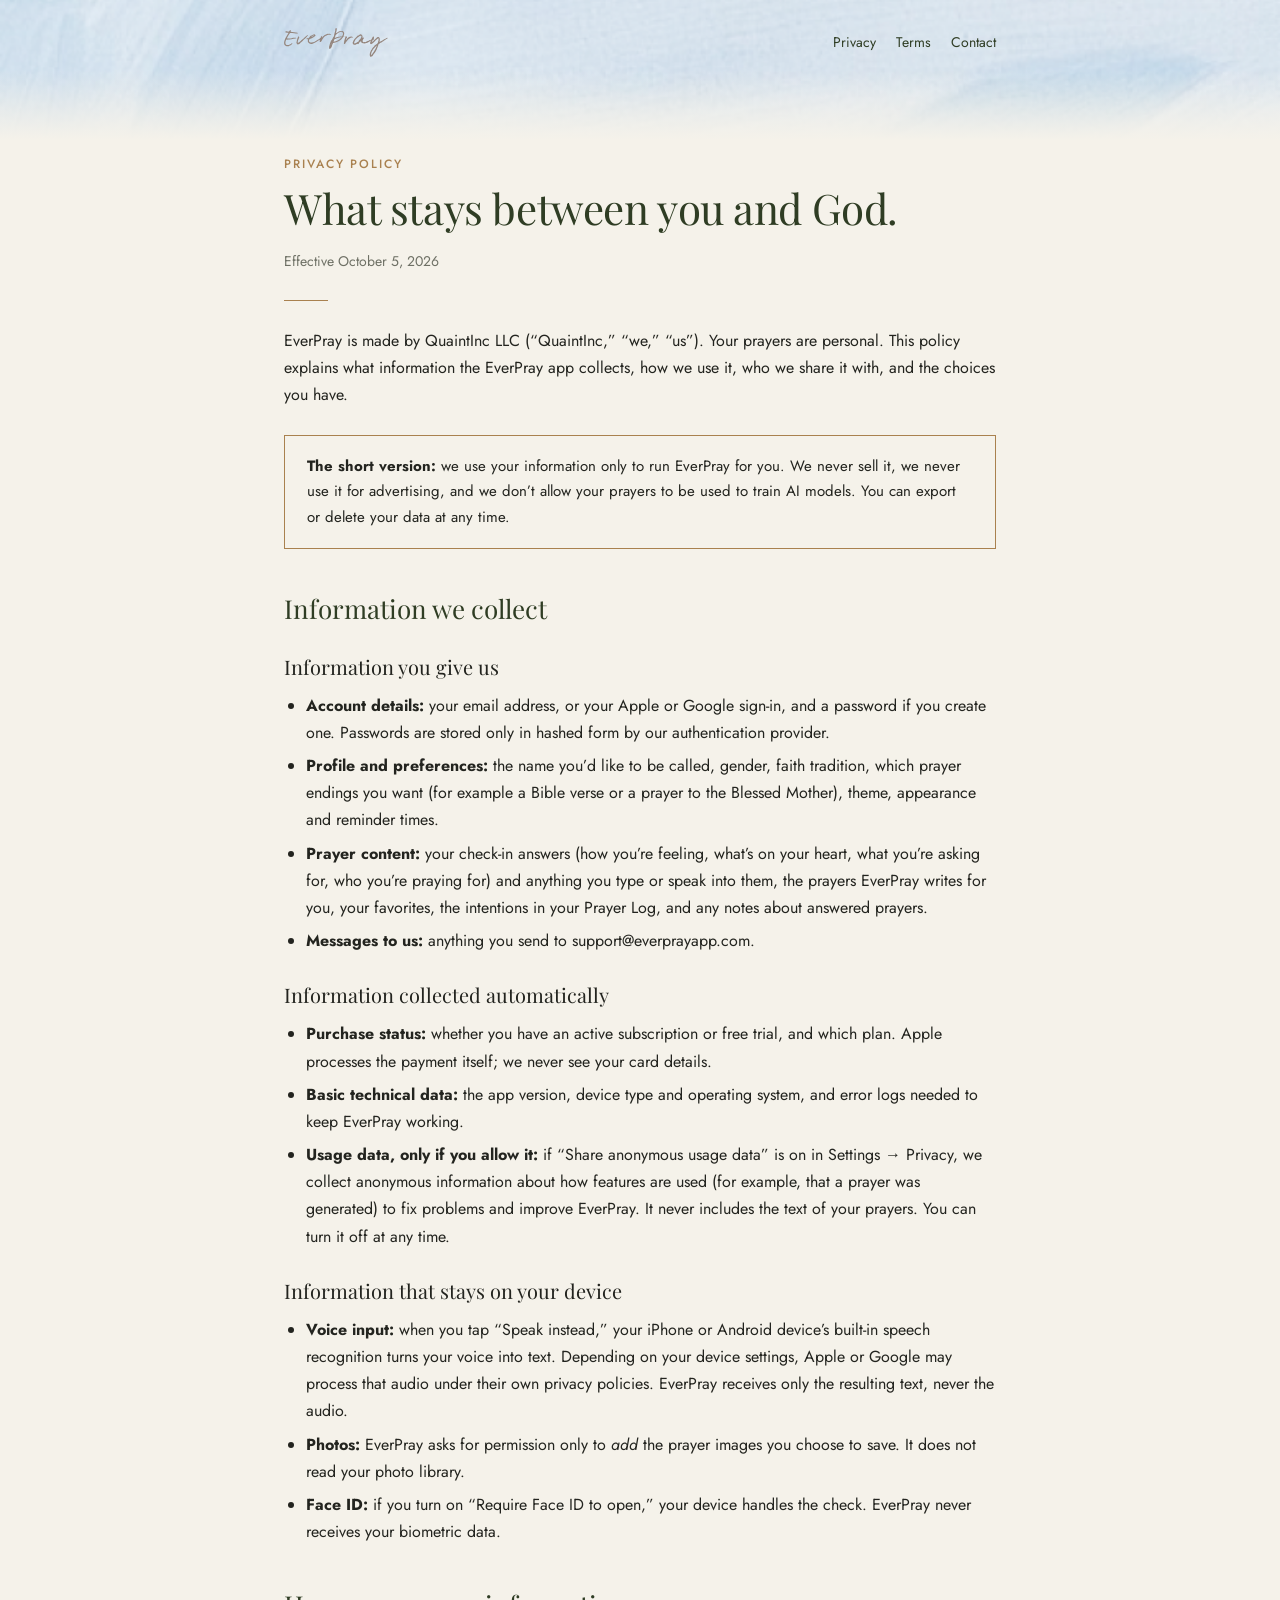
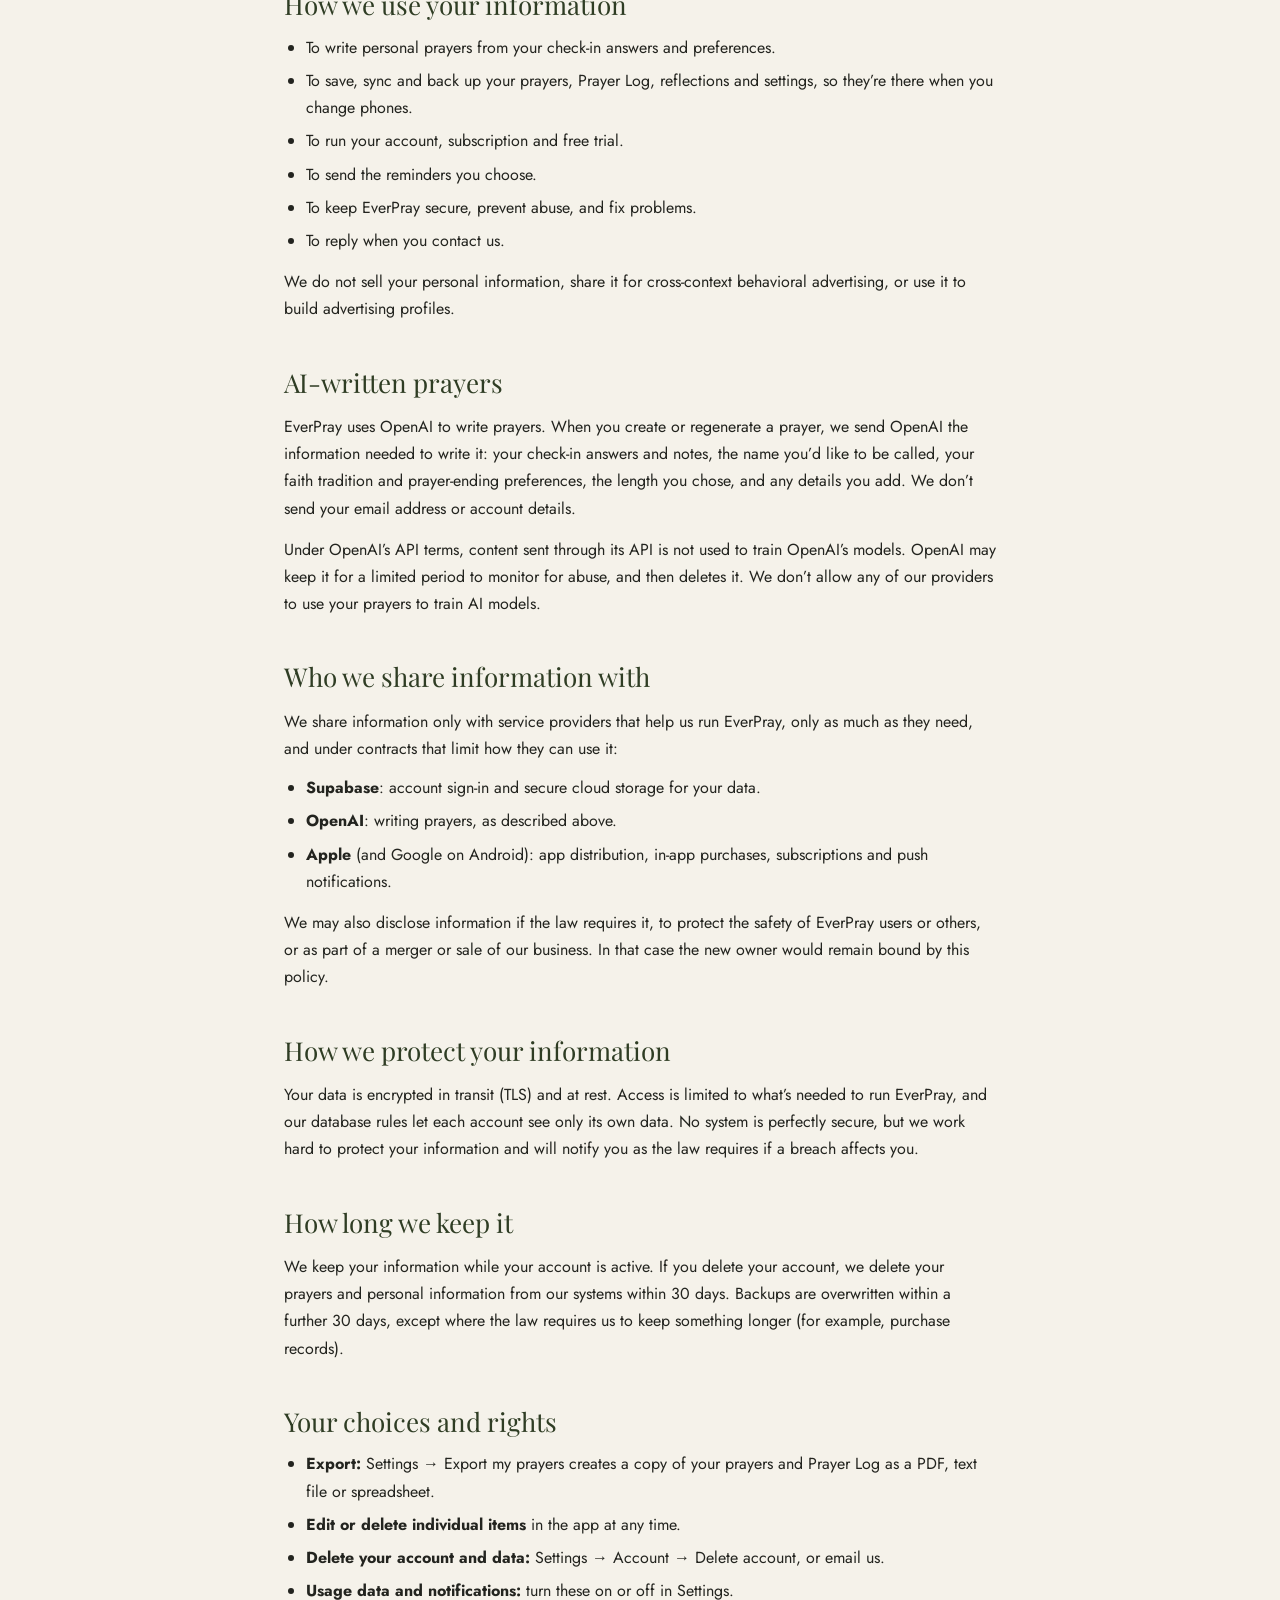
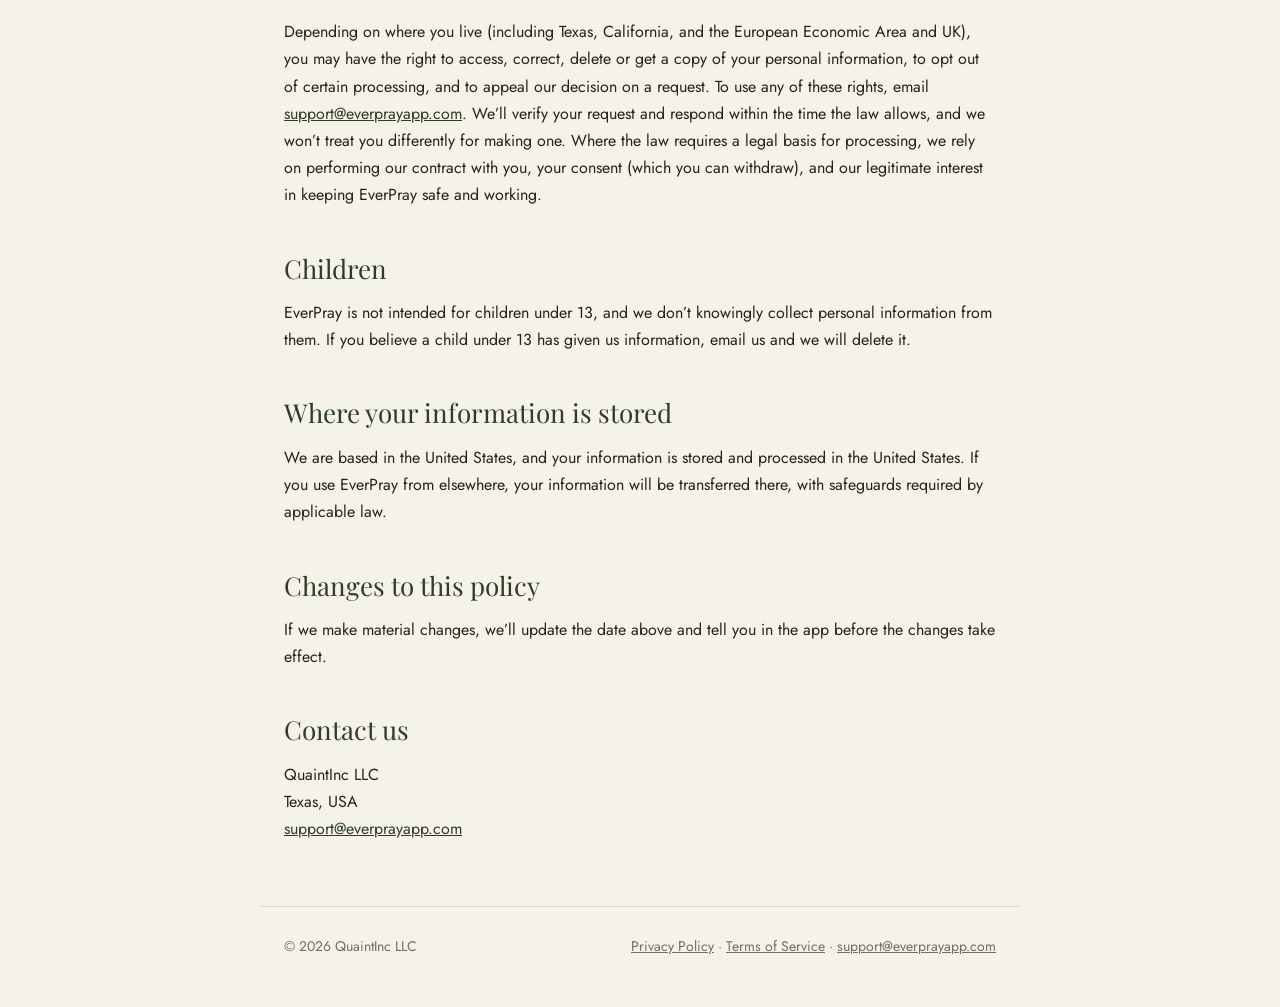
==== privacy.html @ 842c0cf0 "Contact email: support@everprayapp.com Co-Authored-By: Claude Opus 5.5 <noreply@anthropic.com> Claud" ====
<!DOCTYPE html>
<html lang="en">
<head>
<meta charset="utf-8">
<meta name="viewport" content="width=device-width, initial-scale=1">
<title>Privacy Policy · EverPray</title>
<meta name="description" content="How EverPray collects, uses and protects your information.">
<link rel="icon" href="assets/app-icon.png">
<link rel="preconnect" href="https://fonts.googleapis.com">
<link rel="preconnect" href="https://fonts.gstatic.com" crossorigin>
<link href="https://fonts.googleapis.com/css2?family=Playfair+Display:ital@0;1&family=Jost:wght@400;500&display=swap" rel="stylesheet">
<link rel="stylesheet" href="style.css">
</head>
<body>
<header class="sky">
  <nav>
    <a href="./"><img src="assets/logo-everpray.svg" alt="EverPray"></a>
    <div class="links"><a href="privacy.html">Privacy</a><a href="terms.html">Terms</a><a href="mailto:support@everprayapp.com">Contact</a></div>
  </nav>
</header>

<main>
  <p class="kicker">Privacy Policy</p>
  <h1>What stays between you and God.</h1>
  <p class="meta">Effective October 5, 2026</p>
  <div class="rule"></div>

  <p>EverPray is made by QuaintInc LLC (“QuaintInc,” “we,” “us”). Your prayers are personal. This policy explains what information the EverPray app collects, how we use it, who we share it with, and the choices you have.</p>

  <div class="note">
    <strong>The short version:</strong> we use your information only to run EverPray for you. We never sell it, we never use it for advertising, and we don’t allow your prayers to be used to train AI models. You can export or delete your data at any time.
  </div>

  <h2>Information we collect</h2>

  <h3>Information you give us</h3>
  <ul>
    <li><strong>Account details:</strong> your email address, or your Apple or Google sign-in, and a password if you create one. Passwords are stored only in hashed form by our authentication provider.</li>
    <li><strong>Profile and preferences:</strong> the name you’d like to be called, gender, faith tradition, which prayer endings you want (for example a Bible verse or a prayer to the Blessed Mother), theme, appearance and reminder times.</li>
    <li><strong>Prayer content:</strong> your check-in answers (how you’re feeling, what’s on your heart, what you’re asking for, who you’re praying for) and anything you type or speak into them, the prayers EverPray writes for you, your favorites, the intentions in your Prayer Log, and any notes about answered prayers.</li>
    <li><strong>Messages to us:</strong> anything you send to support@everprayapp.com.</li>
  </ul>

  <h3>Information collected automatically</h3>
  <ul>
    <li><strong>Purchase status:</strong> whether you have an active subscription or free trial, and which plan. Apple processes the payment itself; we never see your card details.</li>
    <li><strong>Basic technical data:</strong> the app version, device type and operating system, and error logs needed to keep EverPray working.</li>
    <li><strong>Usage data, only if you allow it:</strong> if “Share anonymous usage data” is on in Settings → Privacy, we collect anonymous information about how features are used (for example, that a prayer was generated) to fix problems and improve EverPray. It never includes the text of your prayers. You can turn it off at any time.</li>
  </ul>

  <h3>Information that stays on your device</h3>
  <ul>
    <li><strong>Voice input:</strong> when you tap “Speak instead,” your iPhone or Android device’s built-in speech recognition turns your voice into text. Depending on your device settings, Apple or Google may process that audio under their own privacy policies. EverPray receives only the resulting text, never the audio.</li>
    <li><strong>Photos:</strong> EverPray asks for permission only to <em>add</em> the prayer images you choose to save. It does not read your photo library.</li>
    <li><strong>Face ID:</strong> if you turn on “Require Face ID to open,” your device handles the check. EverPray never receives your biometric data.</li>
  </ul>

  <h2>How we use your information</h2>
  <ul>
    <li>To write personal prayers from your check-in answers and preferences.</li>
    <li>To save, sync and back up your prayers, Prayer Log, reflections and settings, so they’re there when you change phones.</li>
    <li>To run your account, subscription and free trial.</li>
    <li>To send the reminders you choose.</li>
    <li>To keep EverPray secure, prevent abuse, and fix problems.</li>
    <li>To reply when you contact us.</li>
  </ul>
  <p>We do not sell your personal information, share it for cross-context behavioral advertising, or use it to build advertising profiles.</p>

  <h2>AI-written prayers</h2>
  <p>EverPray uses OpenAI to write prayers. When you create or regenerate a prayer, we send OpenAI the information needed to write it: your check-in answers and notes, the name you’d like to be called, your faith tradition and prayer-ending preferences, the length you chose, and any details you add. We don’t send your email address or account details.</p>
  <p>Under OpenAI’s API terms, content sent through its API is not used to train OpenAI’s models. OpenAI may keep it for a limited period to monitor for abuse, and then deletes it. We don’t allow any of our providers to use your prayers to train AI models.</p>

  <h2>Who we share information with</h2>
  <p>We share information only with service providers that help us run EverPray, only as much as they need, and under contracts that limit how they can use it:</p>
  <ul>
    <li><strong>Supabase</strong>: account sign-in and secure cloud storage for your data.</li>
    <li><strong>OpenAI</strong>: writing prayers, as described above.</li>
    <li><strong>Apple</strong> (and Google on Android): app distribution, in-app purchases, subscriptions and push notifications.</li>
  </ul>
  <p>We may also disclose information if the law requires it, to protect the safety of EverPray users or others, or as part of a merger or sale of our business. In that case the new owner would remain bound by this policy.</p>

  <h2>How we protect your information</h2>
  <p>Your data is encrypted in transit (TLS) and at rest. Access is limited to what’s needed to run EverPray, and our database rules let each account see only its own data. No system is perfectly secure, but we work hard to protect your information and will notify you as the law requires if a breach affects you.</p>

  <h2>How long we keep it</h2>
  <p>We keep your information while your account is active. If you delete your account, we delete your prayers and personal information from our systems within 30 days. Backups are overwritten within a further 30 days, except where the law requires us to keep something longer (for example, purchase records).</p>

  <h2>Your choices and rights</h2>
  <ul>
    <li><strong>Export:</strong> Settings → Export my prayers creates a copy of your prayers and Prayer Log as a PDF, text file or spreadsheet.</li>
    <li><strong>Edit or delete individual items</strong> in the app at any time.</li>
    <li><strong>Delete your account and data:</strong> Settings → Account → Delete account, or email us.</li>
    <li><strong>Usage data and notifications:</strong> turn these on or off in Settings.</li>
  </ul>
  <p>Depending on where you live (including Texas, California, and the European Economic Area and UK), you may have the right to access, correct, delete or get a copy of your personal information, to opt out of certain processing, and to appeal our decision on a request. To use any of these rights, email <a href="mailto:support@everprayapp.com">support@everprayapp.com</a>. We’ll verify your request and respond within the time the law allows, and we won’t treat you differently for making one. Where the law requires a legal basis for processing, we rely on performing our contract with you, your consent (which you can withdraw), and our legitimate interest in keeping EverPray safe and working.</p>

  <h2>Children</h2>
  <p>EverPray is not intended for children under 13, and we don’t knowingly collect personal information from them. If you believe a child under 13 has given us information, email us and we will delete it.</p>

  <h2>Where your information is stored</h2>
  <p>We are based in the United States, and your information is stored and processed in the United States. If you use EverPray from elsewhere, your information will be transferred there, with safeguards required by applicable law.</p>

  <h2>Changes to this policy</h2>
  <p>If we make material changes, we’ll update the date above and tell you in the app before the changes take effect.</p>

  <h2>Contact us</h2>
  <p>QuaintInc LLC<br>Texas, USA<br><a href="mailto:support@everprayapp.com">support@everprayapp.com</a></p>
</main>

<footer>
  <span>© 2026 QuaintInc LLC</span>
  <span><a href="privacy.html">Privacy Policy</a> · <a href="terms.html">Terms of Service</a> · <a href="mailto:support@everprayapp.com">support@everprayapp.com</a></span>
</footer>
</body>
</html>
---- style.css ----
:root {
  --bg: #F5F2EA;
  --ink: #23241F;
  --ink2: #6E7065;
  --green: #3A4A2E;
  --green2: #2F3D24;
  --gold: #A9814F;
  --line: rgba(35, 36, 31, 0.13);
}
* { box-sizing: border-box; }
html, body { margin: 0; padding: 0; }
body {
  background: var(--bg);
  color: var(--ink);
  font: 400 16px/1.7 Jost, 'Helvetica Neue', Helvetica, Arial, sans-serif;
  -webkit-font-smoothing: antialiased;
}
a { color: var(--green2); }
a:hover { color: var(--gold); }

.sky {
  height: 150px;
  background: url(assets/onb-sky.png) center top / cover no-repeat;
  position: relative;
}
.sky::after {
  content: '';
  position: absolute; inset: auto 0 0 0; height: 80px;
  background: linear-gradient(180deg, rgba(245, 242, 234, 0), var(--bg) 88%);
}
.sky nav {
  position: relative; z-index: 1;
  max-width: 760px; margin: 0 auto; padding: 28px 24px 0;
  display: flex; align-items: center; justify-content: space-between;
}
.sky nav img { width: 104px; height: auto; display: block; }
.sky nav .links { display: flex; gap: 20px; font-size: 14px; }
.sky nav .links a { color: var(--green2); text-decoration: none; }

main { max-width: 760px; margin: 0 auto; padding: 8px 24px 64px; }
.kicker {
  font: 500 12px/1 Jost, sans-serif; letter-spacing: 0.16em; text-transform: uppercase;
  color: var(--gold); margin: 0;
}
h1, h2, h3 { font-family: 'Playfair Display', Georgia, serif; font-weight: 400; color: var(--green2); }
h1 { font-size: 42px; line-height: 1.15; margin: 14px 0 0; letter-spacing: -0.01em; }
h2 { font-size: 26px; line-height: 1.25; margin: 44px 0 0; }
h3 { font-size: 20px; line-height: 1.3; margin: 28px 0 0; color: var(--ink); }
.rule { width: 44px; height: 1px; background: var(--gold); margin: 26px 0; }
.meta { color: var(--ink2); font-size: 14px; margin: 18px 0 0; }
p, li { color: var(--ink); }
p { margin: 14px 0 0; }
ul { padding-left: 22px; margin: 12px 0 0; }
li { margin: 6px 0; }
.note {
  border: 1px solid var(--gold); padding: 18px 22px; margin: 26px 0 0;
  font-size: 15px; color: var(--ink);
}
.toc { columns: 2; column-gap: 32px; font-size: 15px; }
.toc a { text-decoration: none; }

.hero { text-align: center; padding-top: 10px; }
.hero img.sun { width: 40px; }
.hero h1 { font-size: 48px; }
.hero p { color: var(--ink2); font-size: 18px; max-width: 520px; margin: 18px auto 0; }
.cards { display: grid; grid-template-columns: repeat(3, 1fr); gap: 16px; margin-top: 48px; }
.card { border: 1px solid var(--line); border-radius: 18px; padding: 22px; }
.card h3 { margin: 0; font-size: 22px; color: var(--green2); }
.card p { color: var(--ink2); font-size: 15px; margin-top: 8px; }

footer {
  max-width: 760px; margin: 0 auto; padding: 28px 24px 48px;
  border-top: 1px solid var(--line); color: var(--ink2); font-size: 14px;
  display: flex; flex-wrap: wrap; gap: 8px 24px; justify-content: space-between;
}
footer a { color: var(--ink2); }

@media (max-width: 620px) {
  h1 { font-size: 34px; }
  .hero h1 { font-size: 38px; }
  .cards { grid-template-columns: 1fr; }
  .toc { columns: 1; }
  .sky nav .links { gap: 14px; }
}
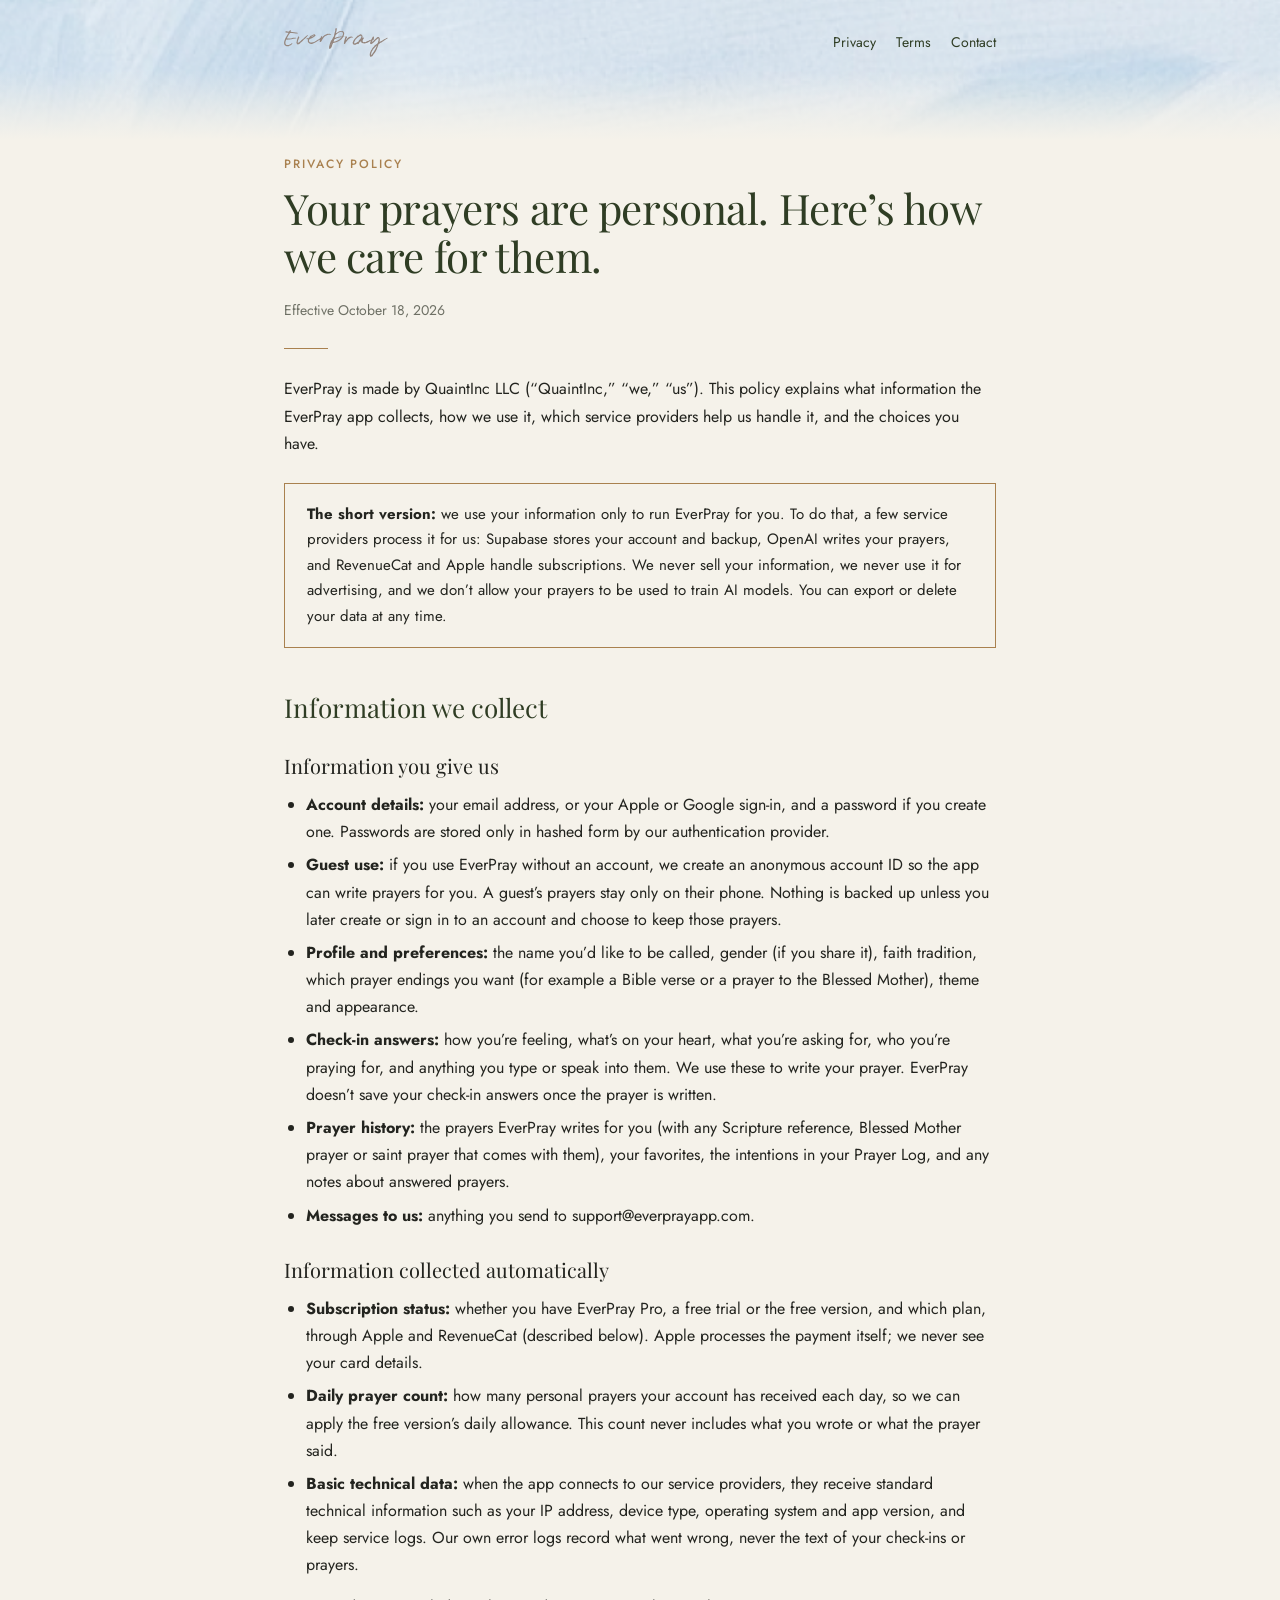
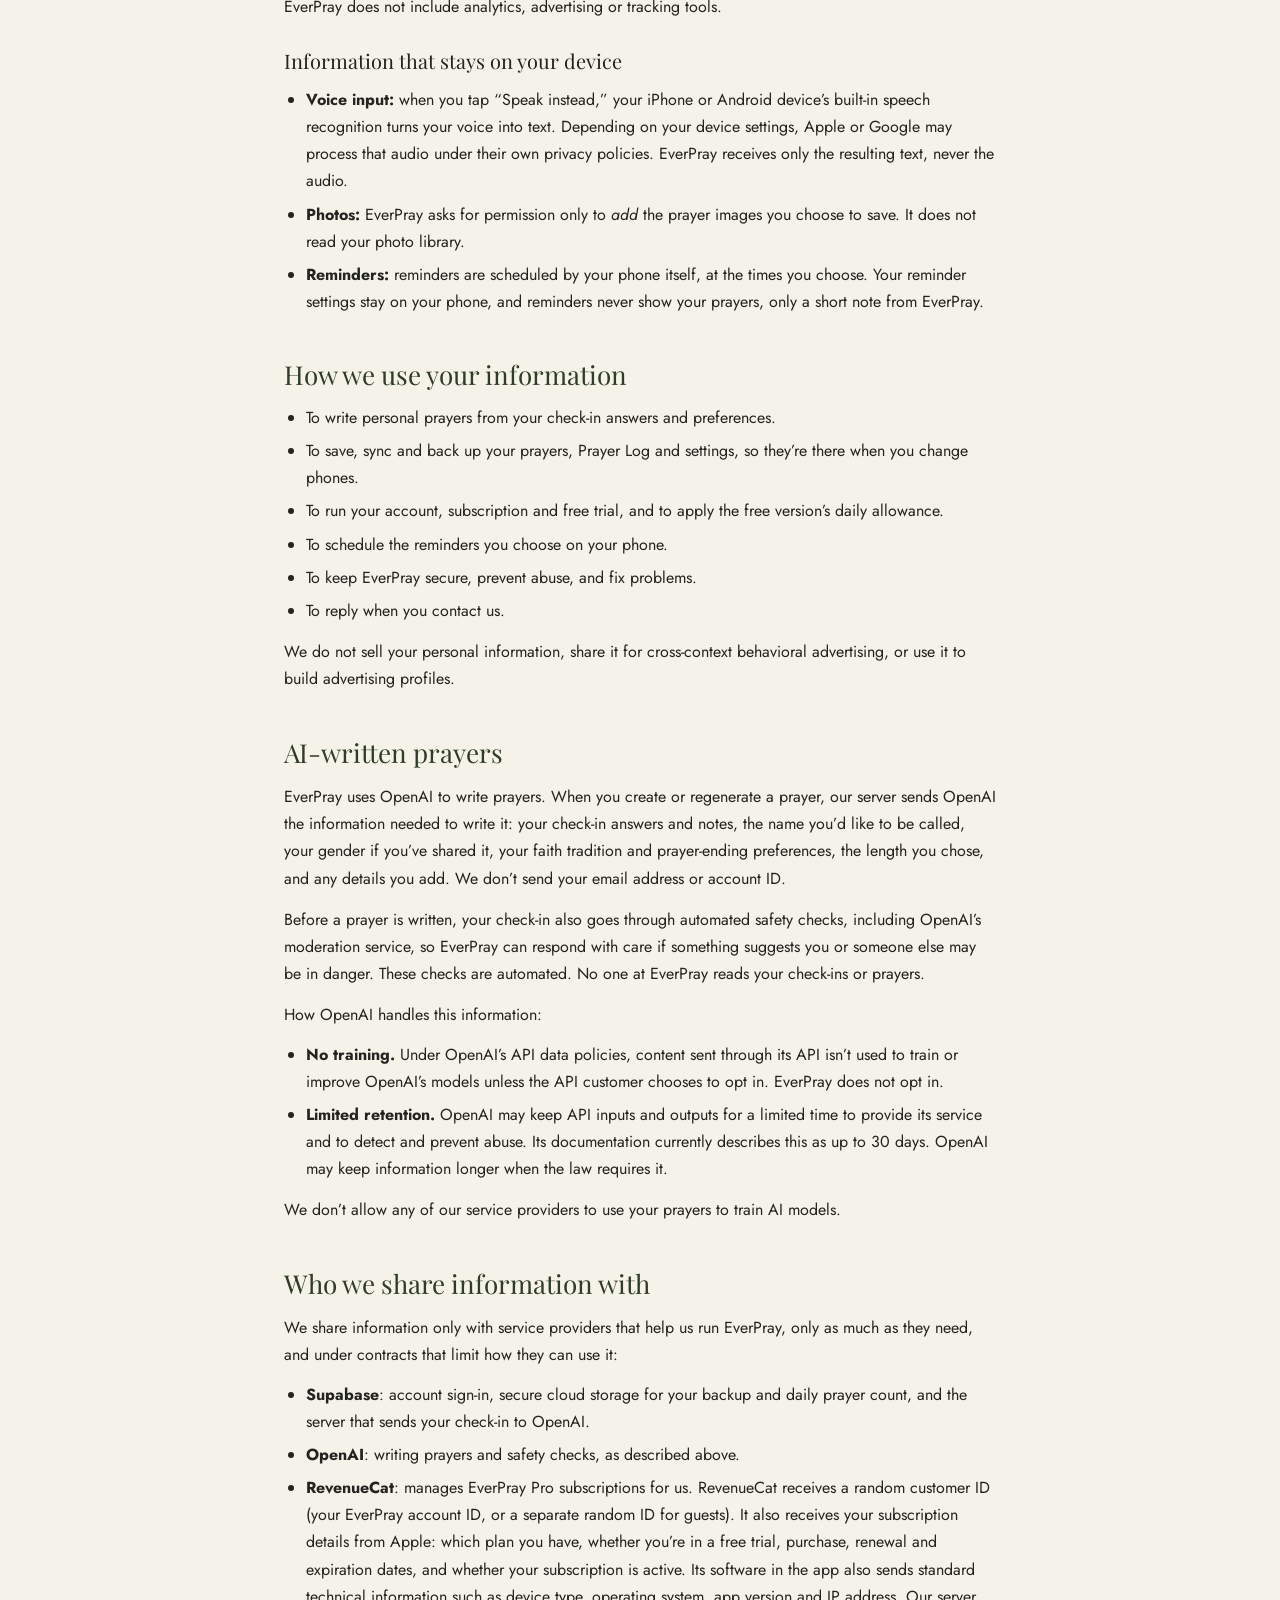
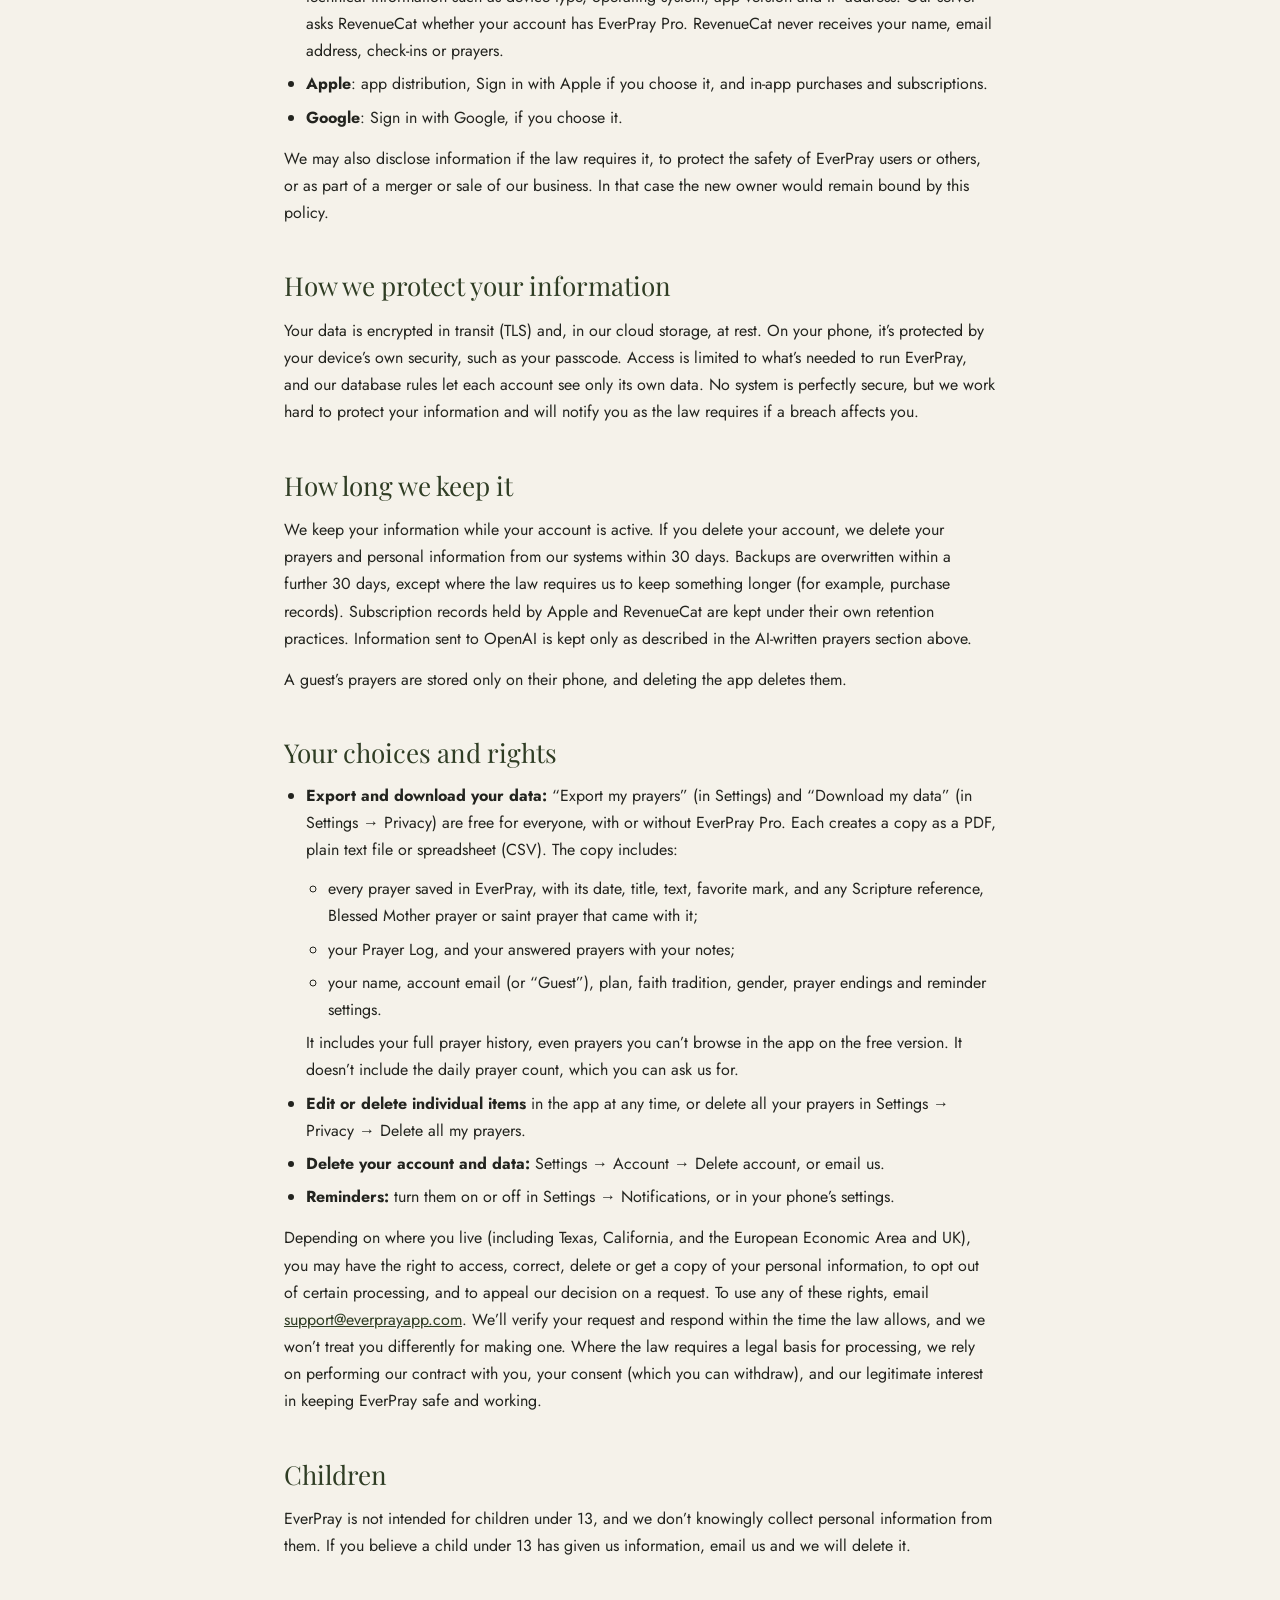
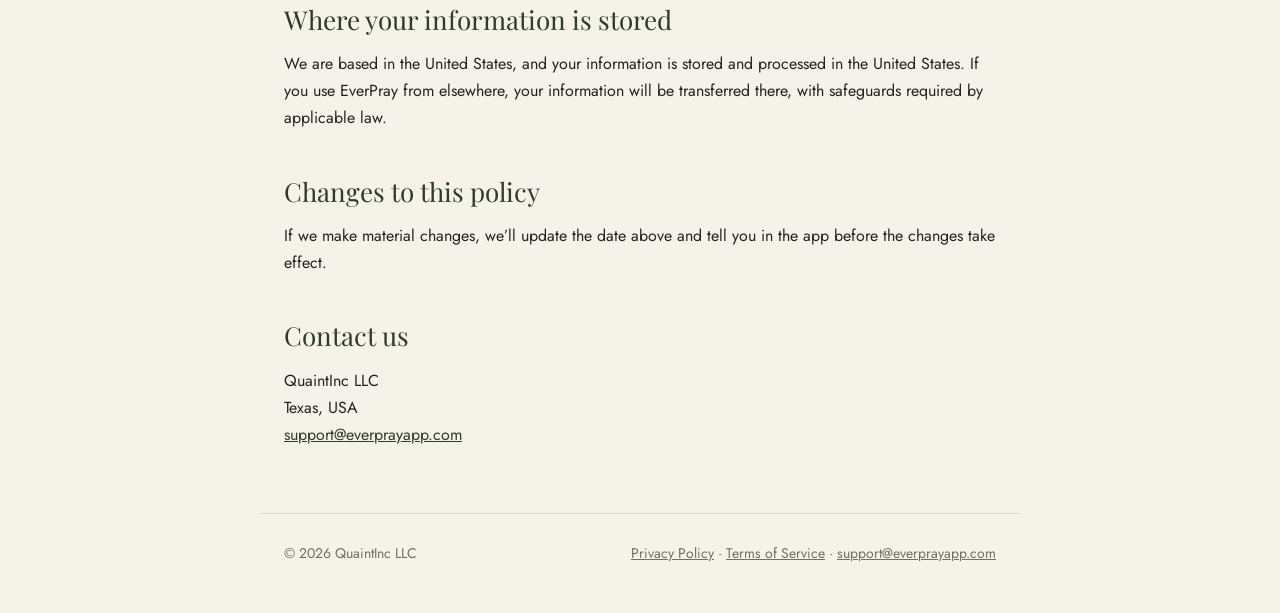
==== commit 0160a7a2: "Terms and Privacy: clearer AI disclaimer, crisis wording, RevenueCat, accurate data practices Terms:" ====
--- a/privacy.html
+++ b/privacy.html
@@ -21,14 +21,14 @@
 
 <main>
   <p class="kicker">Privacy Policy</p>
-  <h1>What stays between you and God.</h1>
-  <p class="meta">Effective October 5, 2026</p>
+  <h1>Your prayers are personal. Here’s how we care for them.</h1>
+  <p class="meta">Effective October 18, 2026</p>
   <div class="rule"></div>
 
-  <p>EverPray is made by QuaintInc LLC (“QuaintInc,” “we,” “us”). Your prayers are personal. This policy explains what information the EverPray app collects, how we use it, who we share it with, and the choices you have.</p>
+  <p>EverPray is made by QuaintInc LLC (“QuaintInc,” “we,” “us”). This policy explains what information the EverPray app collects, how we use it, which service providers help us handle it, and the choices you have.</p>
 
   <div class="note">
-    <strong>The short version:</strong> we use your information only to run EverPray for you. We never sell it, we never use it for advertising, and we don’t allow your prayers to be used to train AI models. You can export or delete your data at any time.
+    <strong>The short version:</strong> we use your information only to run EverPray for you. To do that, a few service providers process it for us: Supabase stores your account and backup, OpenAI writes your prayers, and RevenueCat and Apple handle subscriptions. We never sell your information, we never use it for advertising, and we don’t allow your prayers to be used to train AI models. You can export or delete your data at any time.
   </div>
 
   <h2>Information we collect</h2>
@@ -36,61 +36,79 @@
   <h3>Information you give us</h3>
   <ul>
     <li><strong>Account details:</strong> your email address, or your Apple or Google sign-in, and a password if you create one. Passwords are stored only in hashed form by our authentication provider.</li>
-    <li><strong>Profile and preferences:</strong> the name you’d like to be called, gender, faith tradition, which prayer endings you want (for example a Bible verse or a prayer to the Blessed Mother), theme, appearance and reminder times.</li>
-    <li><strong>Prayer content:</strong> your check-in answers (how you’re feeling, what’s on your heart, what you’re asking for, who you’re praying for) and anything you type or speak into them, the prayers EverPray writes for you, your favorites, the intentions in your Prayer Log, and any notes about answered prayers.</li>
+    <li><strong>Guest use:</strong> if you use EverPray without an account, we create an anonymous account ID so the app can write prayers for you. A guest’s prayers stay only on their phone. Nothing is backed up unless you later create or sign in to an account and choose to keep those prayers.</li>
+    <li><strong>Profile and preferences:</strong> the name you’d like to be called, gender (if you share it), faith tradition, which prayer endings you want (for example a Bible verse or a prayer to the Blessed Mother), theme and appearance.</li>
+    <li><strong>Check-in answers:</strong> how you’re feeling, what’s on your heart, what you’re asking for, who you’re praying for, and anything you type or speak into them. We use these to write your prayer. EverPray doesn’t save your check-in answers once the prayer is written.</li>
+    <li><strong>Prayer history:</strong> the prayers EverPray writes for you (with any Scripture reference, Blessed Mother prayer or saint prayer that comes with them), your favorites, the intentions in your Prayer Log, and any notes about answered prayers.</li>
     <li><strong>Messages to us:</strong> anything you send to support@everprayapp.com.</li>
   </ul>
 
   <h3>Information collected automatically</h3>
   <ul>
-    <li><strong>Purchase status:</strong> whether you have an active subscription or free trial, and which plan. Apple processes the payment itself; we never see your card details.</li>
-    <li><strong>Basic technical data:</strong> the app version, device type and operating system, and error logs needed to keep EverPray working.</li>
-    <li><strong>Usage data, only if you allow it:</strong> if “Share anonymous usage data” is on in Settings → Privacy, we collect anonymous information about how features are used (for example, that a prayer was generated) to fix problems and improve EverPray. It never includes the text of your prayers. You can turn it off at any time.</li>
+    <li><strong>Subscription status:</strong> whether you have EverPray Pro, a free trial or the free version, and which plan, through Apple and RevenueCat (described below). Apple processes the payment itself; we never see your card details.</li>
+    <li><strong>Daily prayer count:</strong> how many personal prayers your account has received each day, so we can apply the free version’s daily allowance. This count never includes what you wrote or what the prayer said.</li>
+    <li><strong>Basic technical data:</strong> when the app connects to our service providers, they receive standard technical information such as your IP address, device type, operating system and app version, and keep service logs. Our own error logs record what went wrong, never the text of your check-ins or prayers.</li>
   </ul>
+  <p>EverPray does not include analytics, advertising or tracking tools.</p>
 
   <h3>Information that stays on your device</h3>
   <ul>
     <li><strong>Voice input:</strong> when you tap “Speak instead,” your iPhone or Android device’s built-in speech recognition turns your voice into text. Depending on your device settings, Apple or Google may process that audio under their own privacy policies. EverPray receives only the resulting text, never the audio.</li>
     <li><strong>Photos:</strong> EverPray asks for permission only to <em>add</em> the prayer images you choose to save. It does not read your photo library.</li>
-    <li><strong>Face ID:</strong> if you turn on “Require Face ID to open,” your device handles the check. EverPray never receives your biometric data.</li>
+    <li><strong>Reminders:</strong> reminders are scheduled by your phone itself, at the times you choose. Your reminder settings stay on your phone, and reminders never show your prayers, only a short note from EverPray.</li>
   </ul>
 
   <h2>How we use your information</h2>
   <ul>
     <li>To write personal prayers from your check-in answers and preferences.</li>
-    <li>To save, sync and back up your prayers, Prayer Log, reflections and settings, so they’re there when you change phones.</li>
-    <li>To run your account, subscription and free trial.</li>
-    <li>To send the reminders you choose.</li>
+    <li>To save, sync and back up your prayers, Prayer Log and settings, so they’re there when you change phones.</li>
+    <li>To run your account, subscription and free trial, and to apply the free version’s daily allowance.</li>
+    <li>To schedule the reminders you choose on your phone.</li>
     <li>To keep EverPray secure, prevent abuse, and fix problems.</li>
     <li>To reply when you contact us.</li>
   </ul>
   <p>We do not sell your personal information, share it for cross-context behavioral advertising, or use it to build advertising profiles.</p>
 
   <h2>AI-written prayers</h2>
-  <p>EverPray uses OpenAI to write prayers. When you create or regenerate a prayer, we send OpenAI the information needed to write it: your check-in answers and notes, the name you’d like to be called, your faith tradition and prayer-ending preferences, the length you chose, and any details you add. We don’t send your email address or account details.</p>
-  <p>Under OpenAI’s API terms, content sent through its API is not used to train OpenAI’s models. OpenAI may keep it for a limited period to monitor for abuse, and then deletes it. We don’t allow any of our providers to use your prayers to train AI models.</p>
+  <p>EverPray uses OpenAI to write prayers. When you create or regenerate a prayer, our server sends OpenAI the information needed to write it: your check-in answers and notes, the name you’d like to be called, your gender if you’ve shared it, your faith tradition and prayer-ending preferences, the length you chose, and any details you add. We don’t send your email address or account ID.</p>
+  <p>Before a prayer is written, your check-in also goes through automated safety checks, including OpenAI’s moderation service, so EverPray can respond with care if something suggests you or someone else may be in danger. These checks are automated. No one at EverPray reads your check-ins or prayers.</p>
+  <p>How OpenAI handles this information:</p>
+  <ul>
+    <li><strong>No training.</strong> Under OpenAI’s API data policies, content sent through its API isn’t used to train or improve OpenAI’s models unless the API customer chooses to opt in. EverPray does not opt in.</li>
+    <li><strong>Limited retention.</strong> OpenAI may keep API inputs and outputs for a limited time to provide its service and to detect and prevent abuse. Its documentation currently describes this as up to 30 days. OpenAI may keep information longer when the law requires it.</li>
+  </ul>
+  <p>We don’t allow any of our service providers to use your prayers to train AI models.</p>
 
   <h2>Who we share information with</h2>
   <p>We share information only with service providers that help us run EverPray, only as much as they need, and under contracts that limit how they can use it:</p>
   <ul>
-    <li><strong>Supabase</strong>: account sign-in and secure cloud storage for your data.</li>
-    <li><strong>OpenAI</strong>: writing prayers, as described above.</li>
-    <li><strong>Apple</strong> (and Google on Android): app distribution, in-app purchases, subscriptions and push notifications.</li>
+    <li><strong>Supabase</strong>: account sign-in, secure cloud storage for your backup and daily prayer count, and the server that sends your check-in to OpenAI.</li>
+    <li><strong>OpenAI</strong>: writing prayers and safety checks, as described above.</li>
+    <li><strong>RevenueCat</strong>: manages EverPray Pro subscriptions for us. RevenueCat receives a random customer ID (your EverPray account ID, or a separate random ID for guests). It also receives your subscription details from Apple: which plan you have, whether you’re in a free trial, purchase, renewal and expiration dates, and whether your subscription is active. Its software in the app also sends standard technical information such as device type, operating system, app version and IP address. Our server asks RevenueCat whether your account has EverPray Pro. RevenueCat never receives your name, email address, check-ins or prayers.</li>
+    <li><strong>Apple</strong>: app distribution, Sign in with Apple if you choose it, and in-app purchases and subscriptions.</li>
+    <li><strong>Google</strong>: Sign in with Google, if you choose it.</li>
   </ul>
   <p>We may also disclose information if the law requires it, to protect the safety of EverPray users or others, or as part of a merger or sale of our business. In that case the new owner would remain bound by this policy.</p>
 
   <h2>How we protect your information</h2>
-  <p>Your data is encrypted in transit (TLS) and at rest. Access is limited to what’s needed to run EverPray, and our database rules let each account see only its own data. No system is perfectly secure, but we work hard to protect your information and will notify you as the law requires if a breach affects you.</p>
+  <p>Your data is encrypted in transit (TLS) and, in our cloud storage, at rest. On your phone, it’s protected by your device’s own security, such as your passcode. Access is limited to what’s needed to run EverPray, and our database rules let each account see only its own data. No system is perfectly secure, but we work hard to protect your information and will notify you as the law requires if a breach affects you.</p>
 
   <h2>How long we keep it</h2>
-  <p>We keep your information while your account is active. If you delete your account, we delete your prayers and personal information from our systems within 30 days. Backups are overwritten within a further 30 days, except where the law requires us to keep something longer (for example, purchase records).</p>
+  <p>We keep your information while your account is active. If you delete your account, we delete your prayers and personal information from our systems within 30 days. Backups are overwritten within a further 30 days, except where the law requires us to keep something longer (for example, purchase records). Subscription records held by Apple and RevenueCat are kept under their own retention practices. Information sent to OpenAI is kept only as described in the AI-written prayers section above.</p>
+  <p>A guest’s prayers are stored only on their phone, and deleting the app deletes them.</p>
 
   <h2>Your choices and rights</h2>
   <ul>
-    <li><strong>Export:</strong> Settings → Export my prayers creates a copy of your prayers and Prayer Log as a PDF, text file or spreadsheet.</li>
-    <li><strong>Edit or delete individual items</strong> in the app at any time.</li>
+    <li><strong>Export and download your data:</strong> “Export my prayers” (in Settings) and “Download my data” (in Settings → Privacy) are free for everyone, with or without EverPray Pro. Each creates a copy as a PDF, plain text file or spreadsheet (CSV). The copy includes:
+      <ul>
+        <li>every prayer saved in EverPray, with its date, title, text, favorite mark, and any Scripture reference, Blessed Mother prayer or saint prayer that came with it;</li>
+        <li>your Prayer Log, and your answered prayers with your notes;</li>
+        <li>your name, account email (or “Guest”), plan, faith tradition, gender, prayer endings and reminder settings.</li>
+      </ul>
+      It includes your full prayer history, even prayers you can’t browse in the app on the free version. It doesn’t include the daily prayer count, which you can ask us for.</li>
+    <li><strong>Edit or delete individual items</strong> in the app at any time, or delete all your prayers in Settings → Privacy → Delete all my prayers.</li>
     <li><strong>Delete your account and data:</strong> Settings → Account → Delete account, or email us.</li>
-    <li><strong>Usage data and notifications:</strong> turn these on or off in Settings.</li>
+    <li><strong>Reminders:</strong> turn them on or off in Settings → Notifications, or in your phone’s settings.</li>
   </ul>
   <p>Depending on where you live (including Texas, California, and the European Economic Area and UK), you may have the right to access, correct, delete or get a copy of your personal information, to opt out of certain processing, and to appeal our decision on a request. To use any of these rights, email <a href="mailto:support@everprayapp.com">support@everprayapp.com</a>. We’ll verify your request and respond within the time the law allows, and we won’t treat you differently for making one. Where the law requires a legal basis for processing, we rely on performing our contract with you, your consent (which you can withdraw), and our legitimate interest in keeping EverPray safe and working.</p>
 
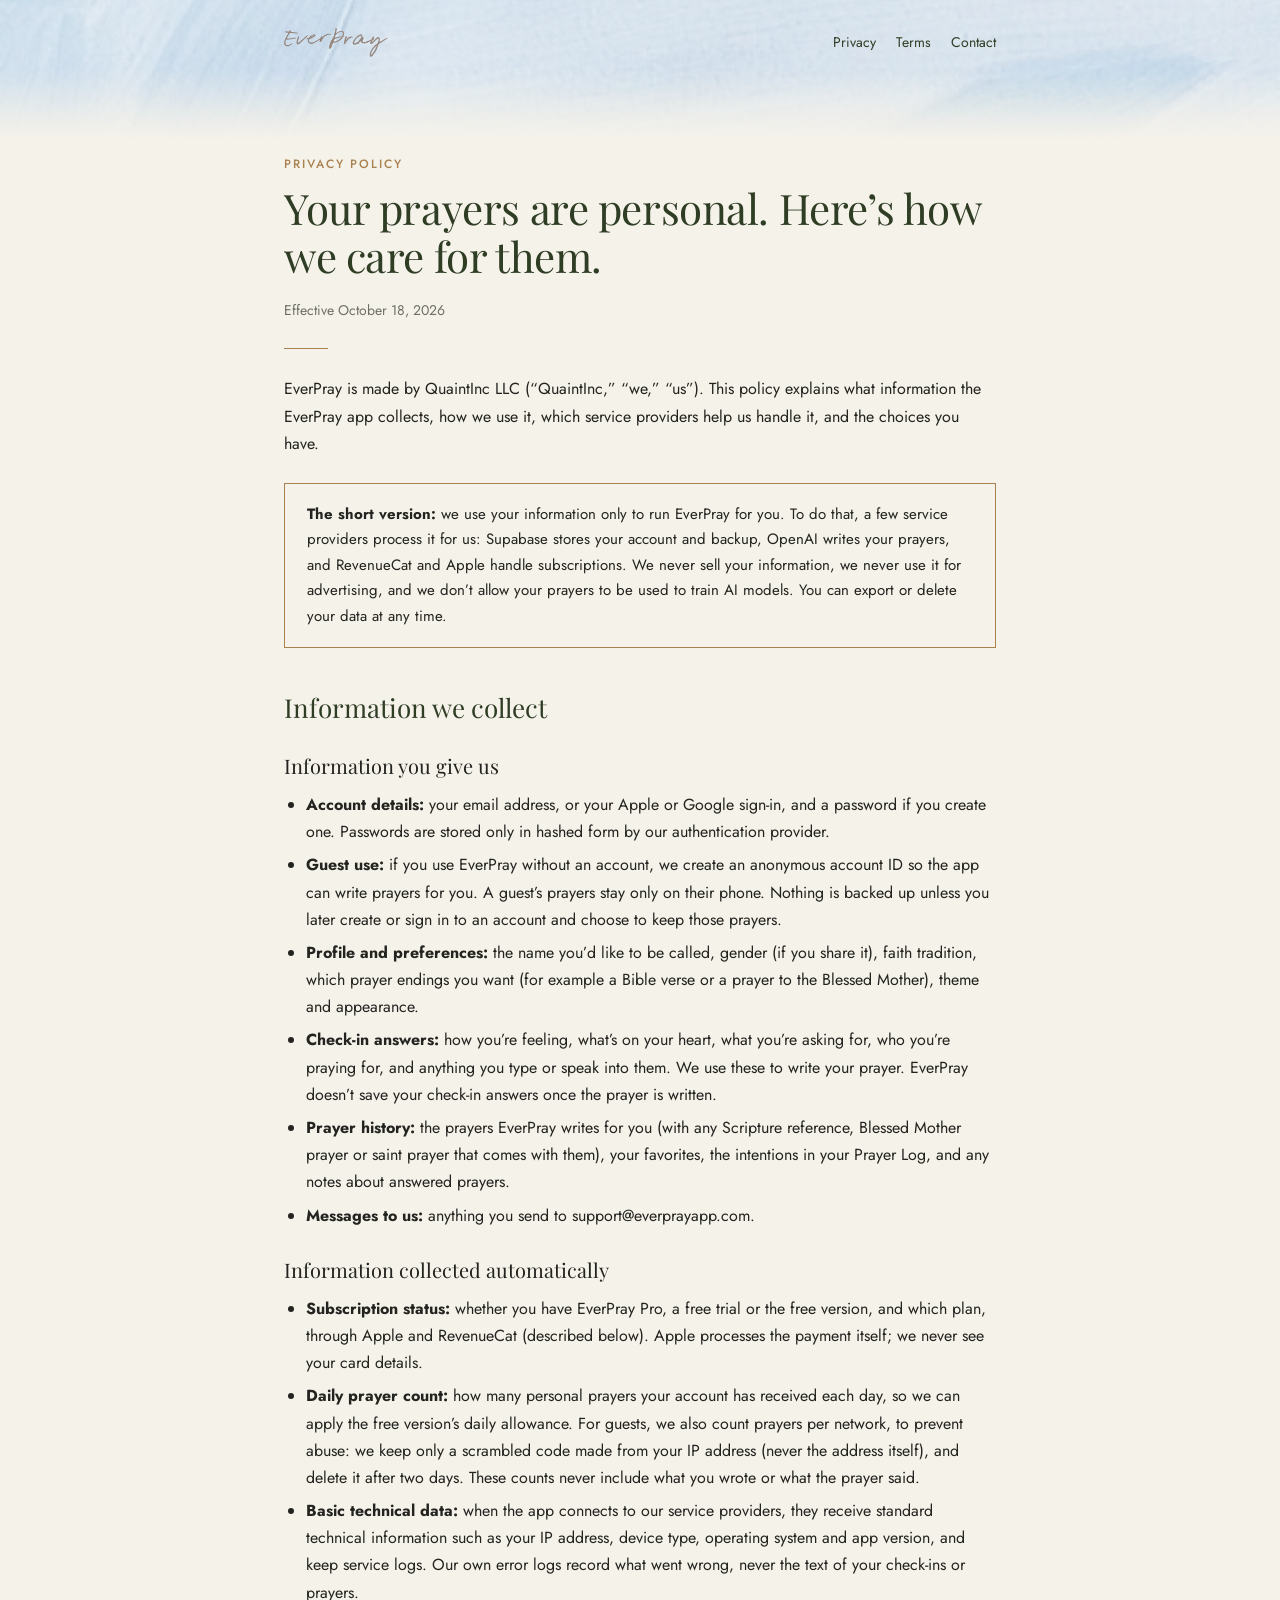
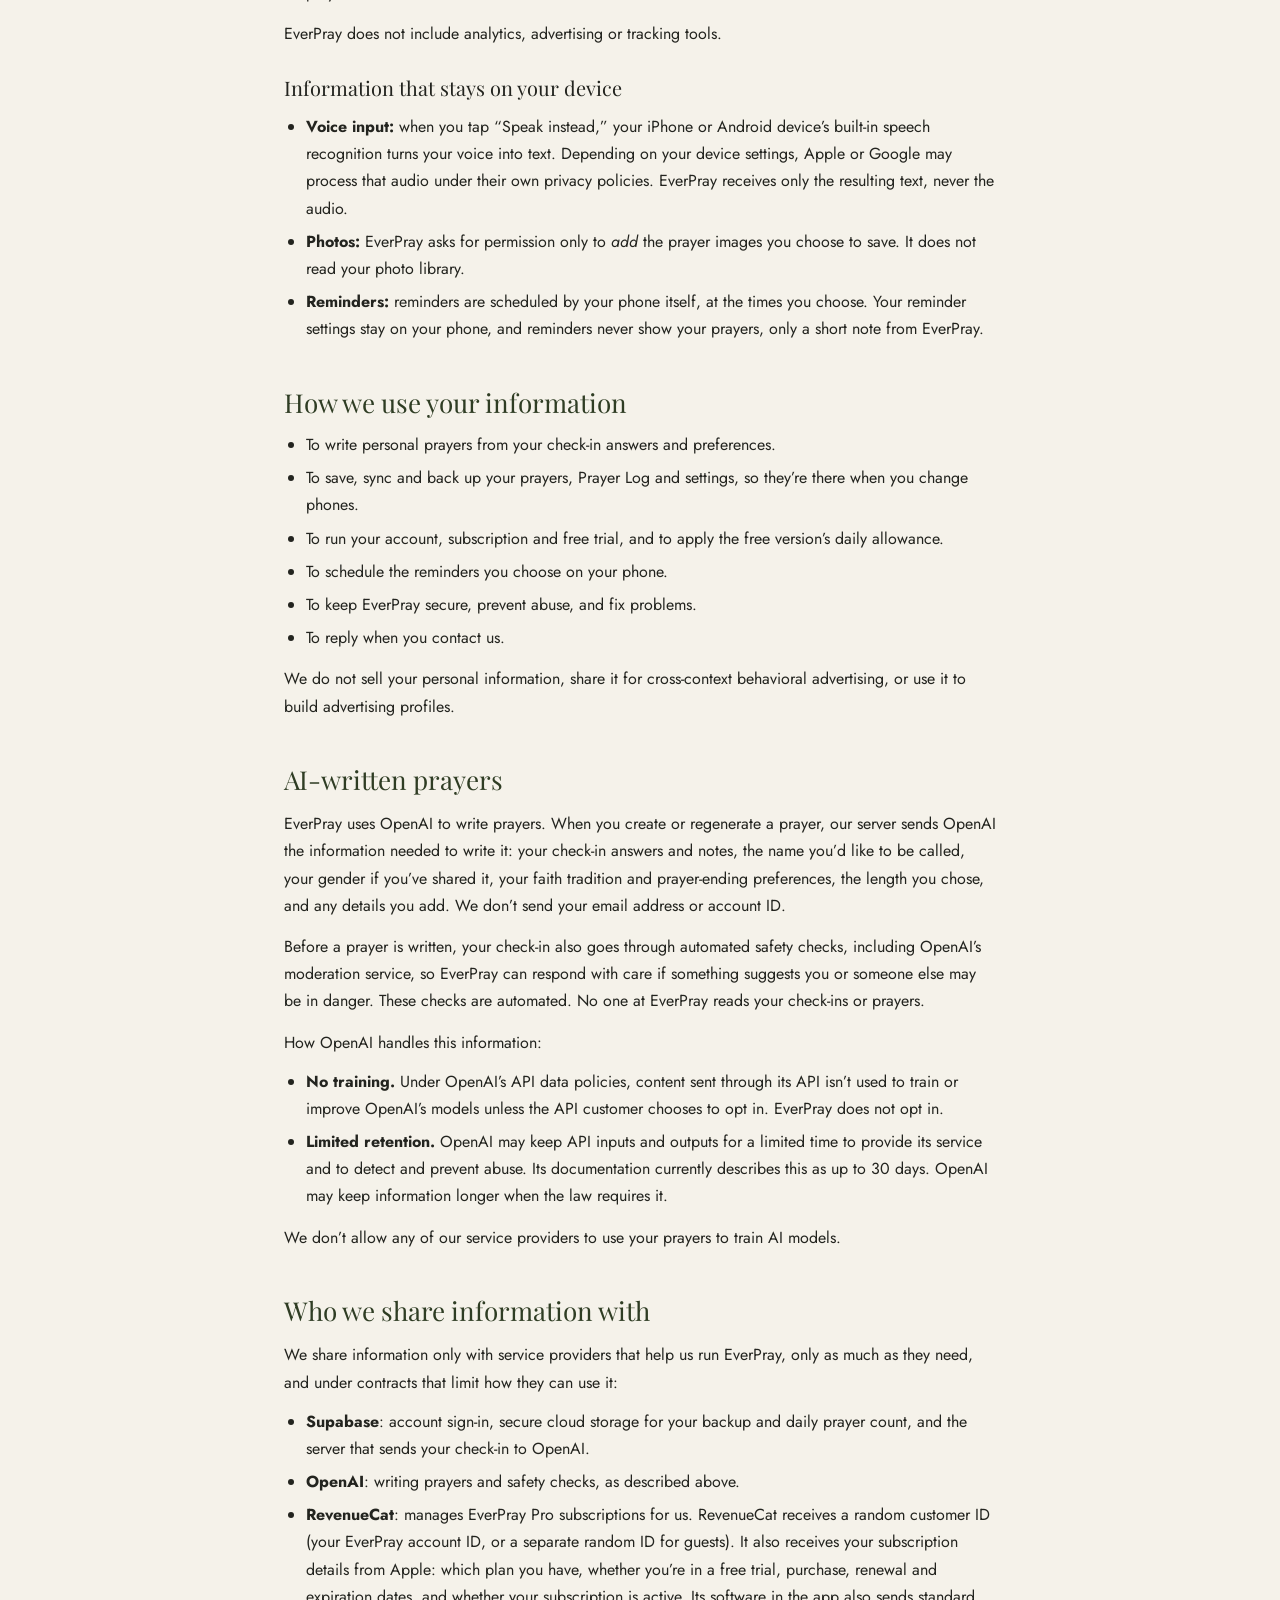
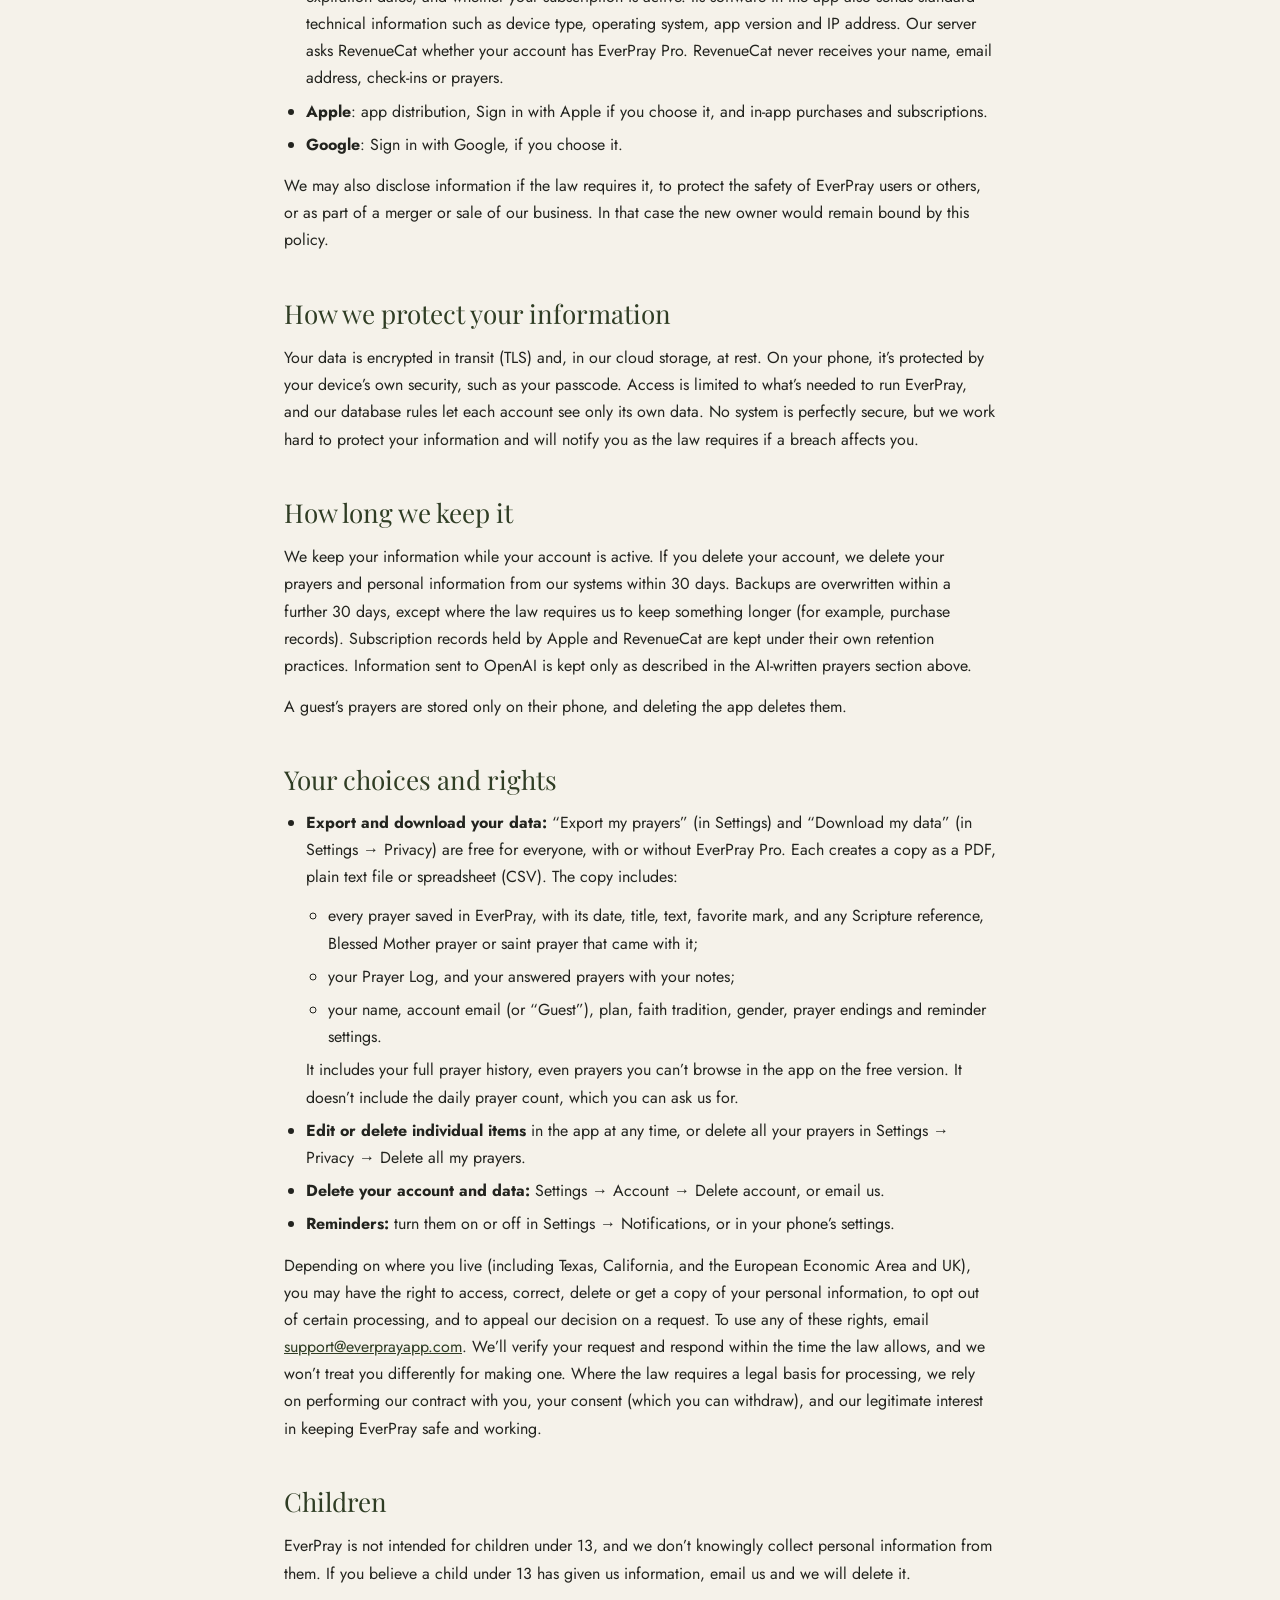
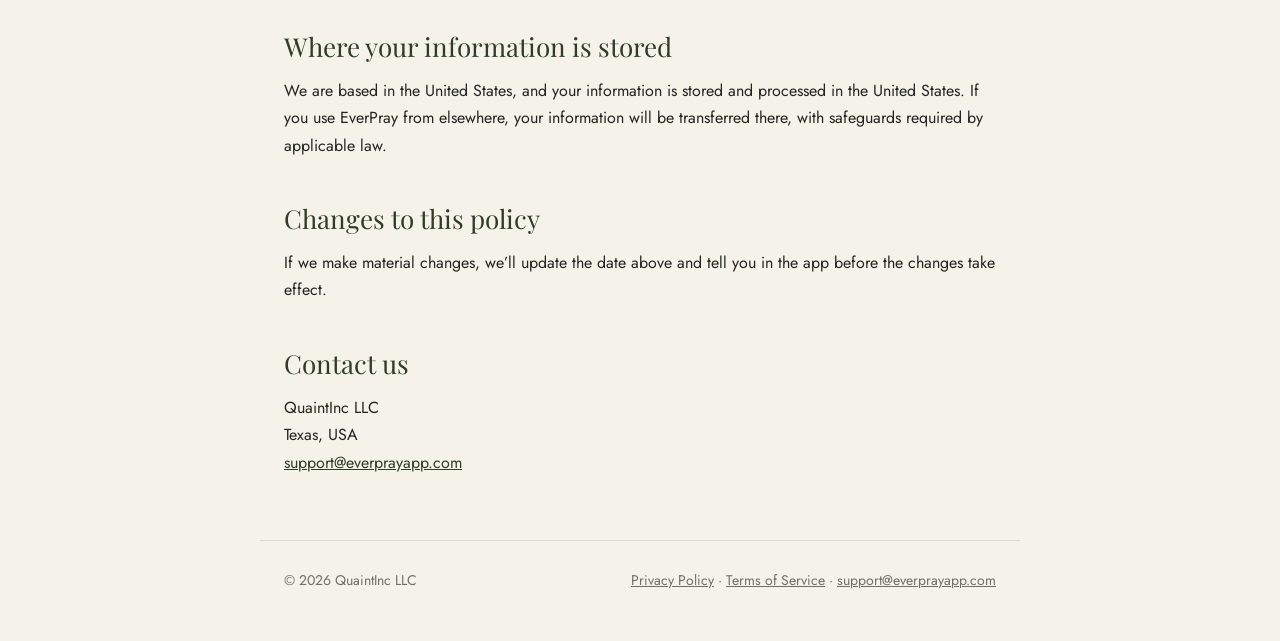
==== commit 49a55065: "Privacy: guests' per-network prayer count (hashed IP, two days) Co-Authored-By: Claude Opus 5.5 <nor" ====
--- a/privacy.html
+++ b/privacy.html
@@ -46,7 +46,7 @@
   <h3>Information collected automatically</h3>
   <ul>
     <li><strong>Subscription status:</strong> whether you have EverPray Pro, a free trial or the free version, and which plan, through Apple and RevenueCat (described below). Apple processes the payment itself; we never see your card details.</li>
-    <li><strong>Daily prayer count:</strong> how many personal prayers your account has received each day, so we can apply the free version’s daily allowance. This count never includes what you wrote or what the prayer said.</li>
+    <li><strong>Daily prayer count:</strong> how many personal prayers your account has received each day, so we can apply the free version’s daily allowance. For guests, we also count prayers per network, to prevent abuse: we keep only a scrambled code made from your IP address (never the address itself), and delete it after two days. These counts never include what you wrote or what the prayer said.</li>
     <li><strong>Basic technical data:</strong> when the app connects to our service providers, they receive standard technical information such as your IP address, device type, operating system and app version, and keep service logs. Our own error logs record what went wrong, never the text of your check-ins or prayers.</li>
   </ul>
   <p>EverPray does not include analytics, advertising or tracking tools.</p>
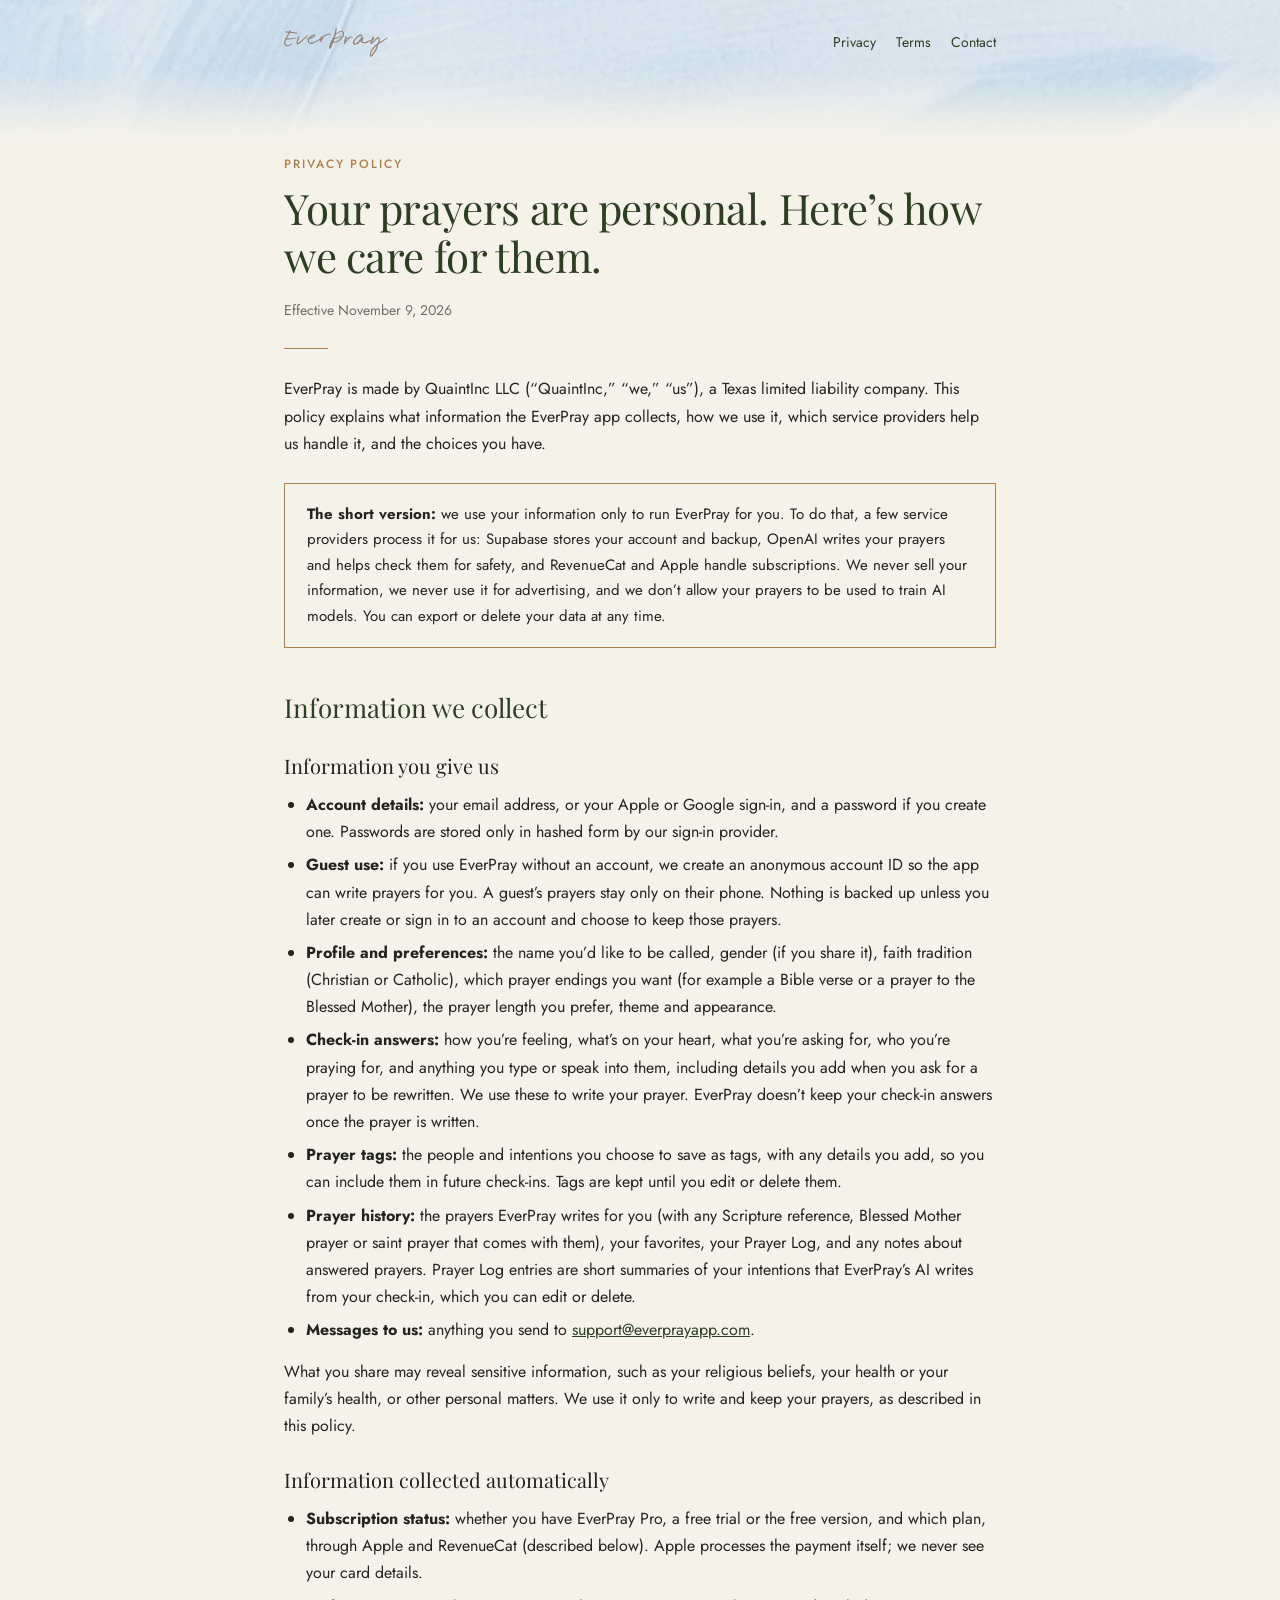
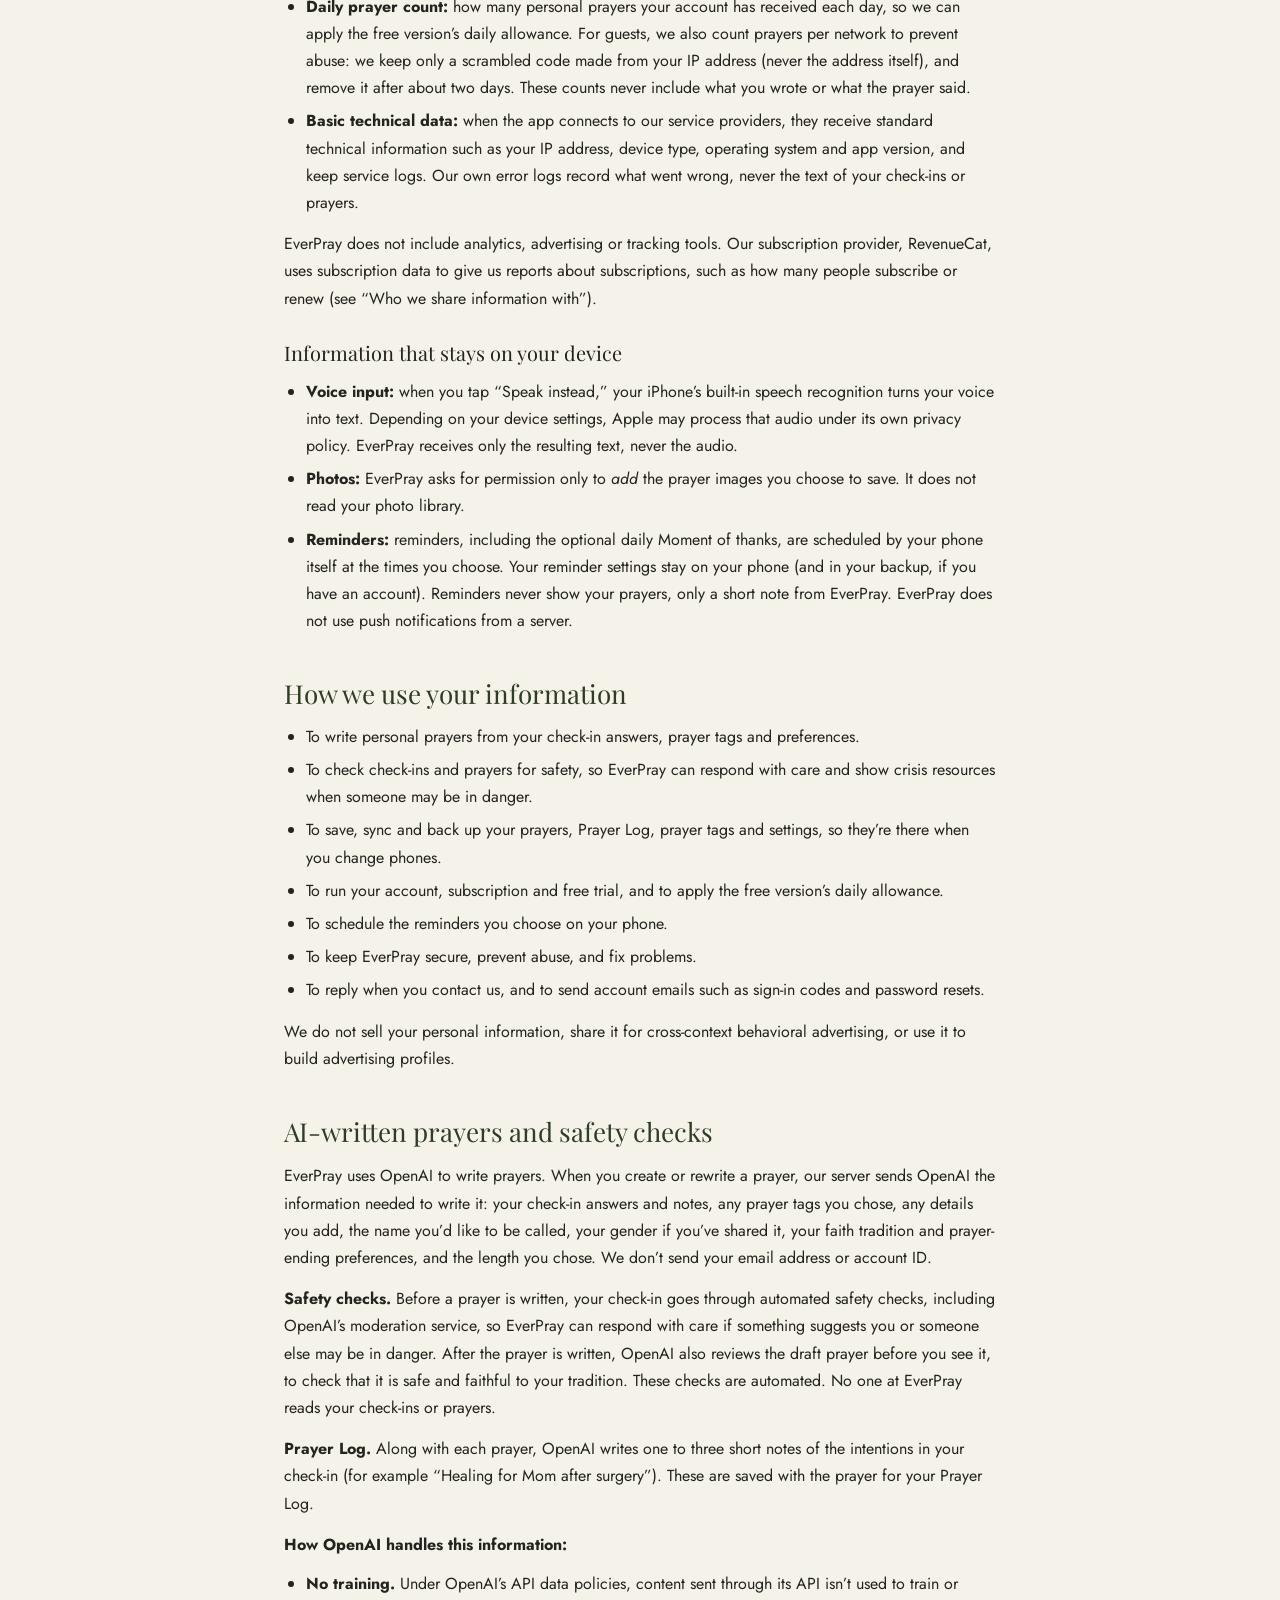
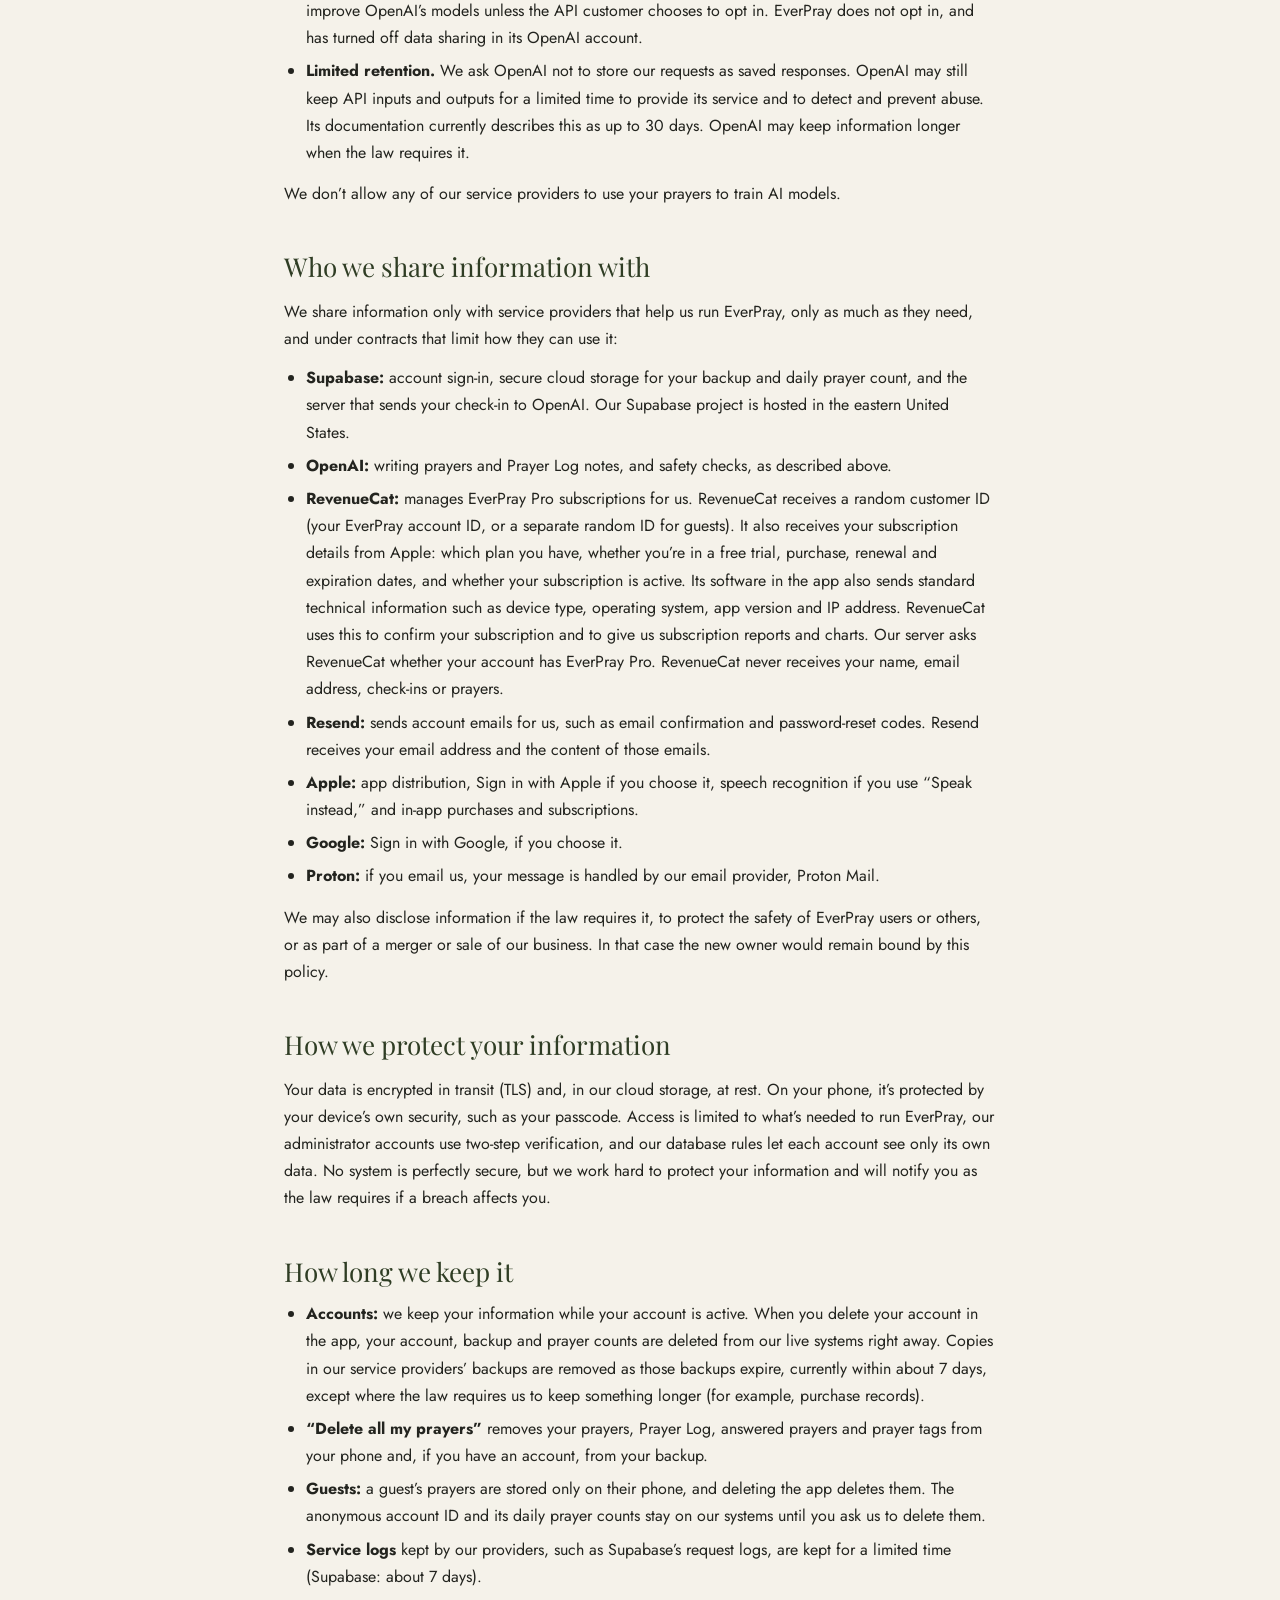
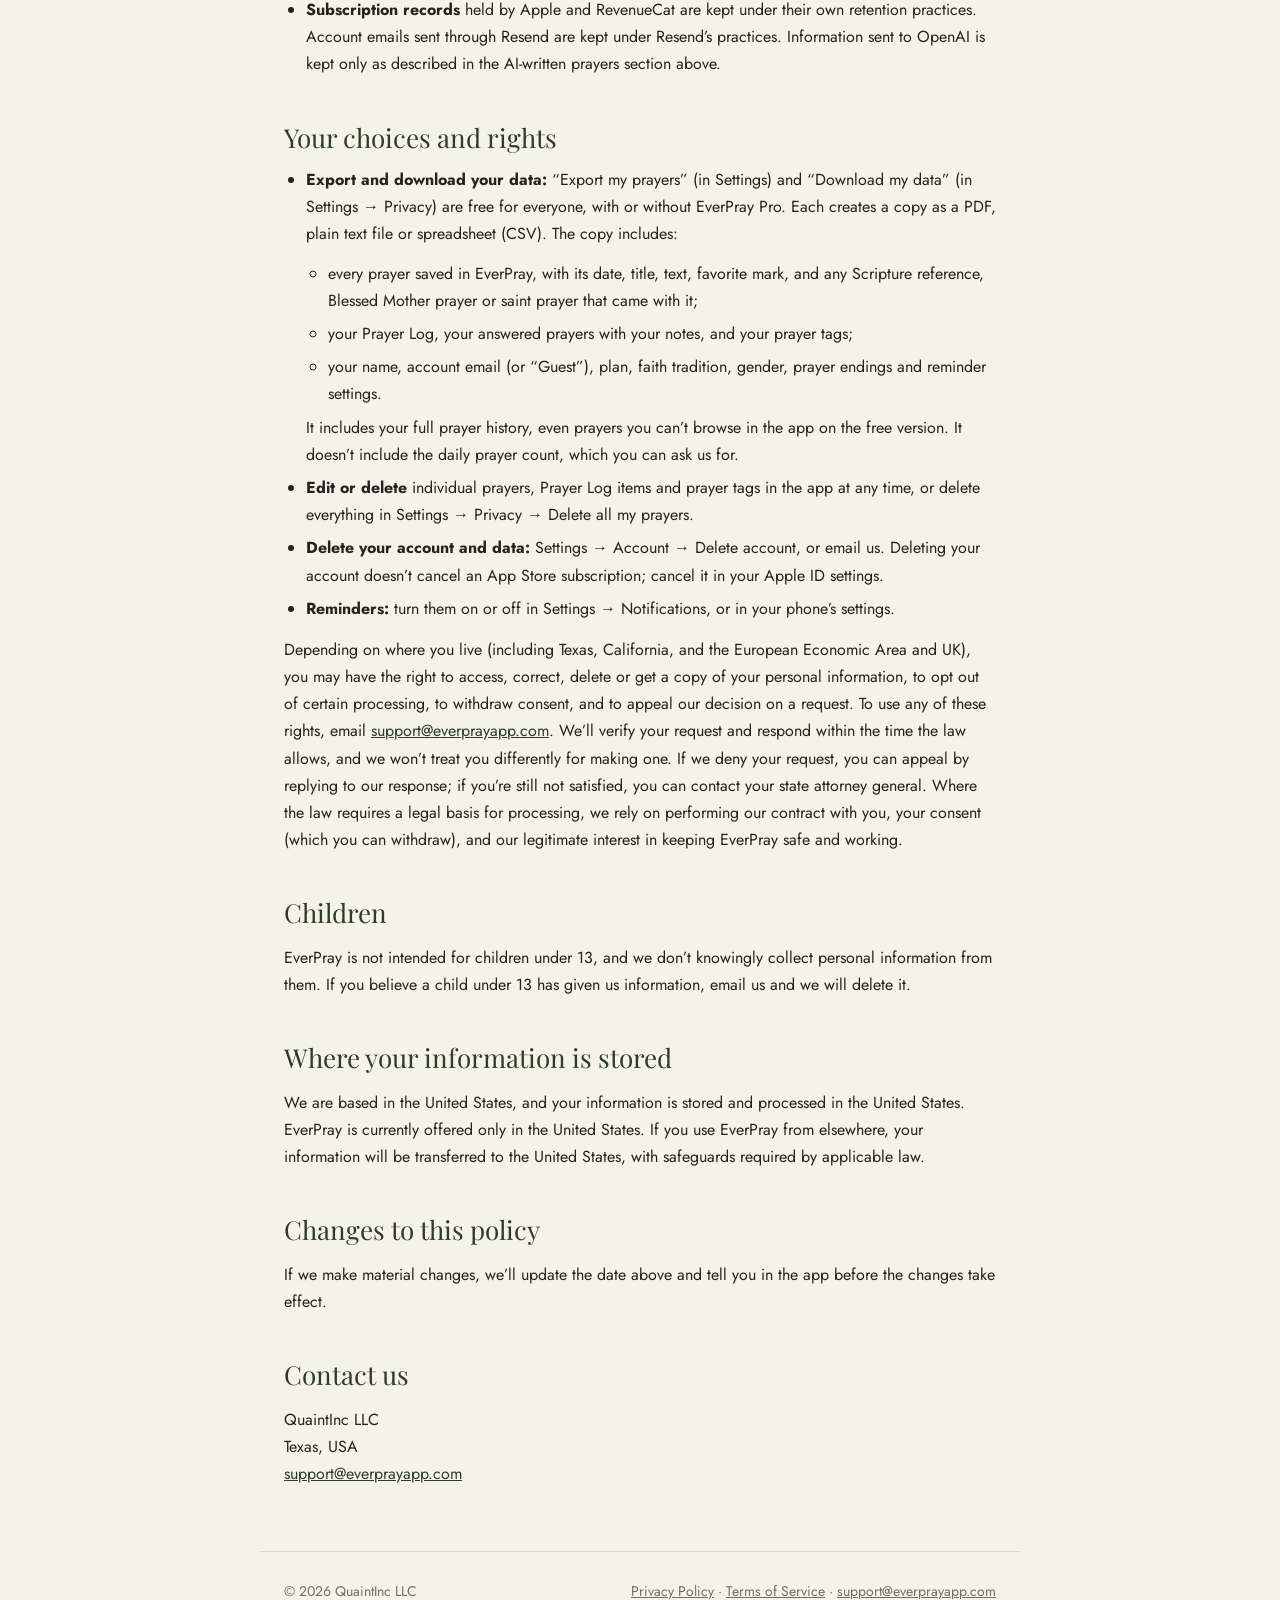
==== commit e772e904: "Privacy and Terms: match the app as built (Nov 9 update) Privacy: prayer tags, OpenAI review of the " ====
--- a/privacy.html
+++ b/privacy.html
@@ -22,101 +22,112 @@
 <main>
   <p class="kicker">Privacy Policy</p>
   <h1>Your prayers are personal. Here’s how we care for them.</h1>
-  <p class="meta">Effective October 18, 2026</p>
+  <p class="meta">Effective November 9, 2026</p>
   <div class="rule"></div>
 
-  <p>EverPray is made by QuaintInc LLC (“QuaintInc,” “we,” “us”). This policy explains what information the EverPray app collects, how we use it, which service providers help us handle it, and the choices you have.</p>
+  <p>EverPray is made by QuaintInc LLC (“QuaintInc,” “we,” “us”), a Texas limited liability company. This policy explains what information the EverPray app collects, how we use it, which service providers help us handle it, and the choices you have.</p>
 
   <div class="note">
-    <strong>The short version:</strong> we use your information only to run EverPray for you. To do that, a few service providers process it for us: Supabase stores your account and backup, OpenAI writes your prayers, and RevenueCat and Apple handle subscriptions. We never sell your information, we never use it for advertising, and we don’t allow your prayers to be used to train AI models. You can export or delete your data at any time.
+    <strong>The short version:</strong> we use your information only to run EverPray for you. To do that, a few service providers process it for us: Supabase stores your account and backup, OpenAI writes your prayers and helps check them for safety, and RevenueCat and Apple handle subscriptions. We never sell your information, we never use it for advertising, and we don’t allow your prayers to be used to train AI models. You can export or delete your data at any time.
   </div>
 
   <h2>Information we collect</h2>
 
   <h3>Information you give us</h3>
   <ul>
-    <li><strong>Account details:</strong> your email address, or your Apple or Google sign-in, and a password if you create one. Passwords are stored only in hashed form by our authentication provider.</li>
+    <li><strong>Account details:</strong> your email address, or your Apple or Google sign-in, and a password if you create one. Passwords are stored only in hashed form by our sign-in provider.</li>
     <li><strong>Guest use:</strong> if you use EverPray without an account, we create an anonymous account ID so the app can write prayers for you. A guest’s prayers stay only on their phone. Nothing is backed up unless you later create or sign in to an account and choose to keep those prayers.</li>
-    <li><strong>Profile and preferences:</strong> the name you’d like to be called, gender (if you share it), faith tradition, which prayer endings you want (for example a Bible verse or a prayer to the Blessed Mother), theme and appearance.</li>
-    <li><strong>Check-in answers:</strong> how you’re feeling, what’s on your heart, what you’re asking for, who you’re praying for, and anything you type or speak into them. We use these to write your prayer. EverPray doesn’t save your check-in answers once the prayer is written.</li>
-    <li><strong>Prayer history:</strong> the prayers EverPray writes for you (with any Scripture reference, Blessed Mother prayer or saint prayer that comes with them), your favorites, the intentions in your Prayer Log, and any notes about answered prayers.</li>
-    <li><strong>Messages to us:</strong> anything you send to support@everprayapp.com.</li>
+    <li><strong>Profile and preferences:</strong> the name you’d like to be called, gender (if you share it), faith tradition (Christian or Catholic), which prayer endings you want (for example a Bible verse or a prayer to the Blessed Mother), the prayer length you prefer, theme and appearance.</li>
+    <li><strong>Check-in answers:</strong> how you’re feeling, what’s on your heart, what you’re asking for, who you’re praying for, and anything you type or speak into them, including details you add when you ask for a prayer to be rewritten. We use these to write your prayer. EverPray doesn’t keep your check-in answers once the prayer is written.</li>
+    <li><strong>Prayer tags:</strong> the people and intentions you choose to save as tags, with any details you add, so you can include them in future check-ins. Tags are kept until you edit or delete them.</li>
+    <li><strong>Prayer history:</strong> the prayers EverPray writes for you (with any Scripture reference, Blessed Mother prayer or saint prayer that comes with them), your favorites, your Prayer Log, and any notes about answered prayers. Prayer Log entries are short summaries of your intentions that EverPray’s AI writes from your check-in, which you can edit or delete.</li>
+    <li><strong>Messages to us:</strong> anything you send to <a href="mailto:support@everprayapp.com">support@everprayapp.com</a>.</li>
   </ul>
+  <p>What you share may reveal sensitive information, such as your religious beliefs, your health or your family’s health, or other personal matters. We use it only to write and keep your prayers, as described in this policy.</p>
 
   <h3>Information collected automatically</h3>
   <ul>
     <li><strong>Subscription status:</strong> whether you have EverPray Pro, a free trial or the free version, and which plan, through Apple and RevenueCat (described below). Apple processes the payment itself; we never see your card details.</li>
-    <li><strong>Daily prayer count:</strong> how many personal prayers your account has received each day, so we can apply the free version’s daily allowance. For guests, we also count prayers per network, to prevent abuse: we keep only a scrambled code made from your IP address (never the address itself), and delete it after two days. These counts never include what you wrote or what the prayer said.</li>
+    <li><strong>Daily prayer count:</strong> how many personal prayers your account has received each day, so we can apply the free version’s daily allowance. For guests, we also count prayers per network to prevent abuse: we keep only a scrambled code made from your IP address (never the address itself), and remove it after about two days. These counts never include what you wrote or what the prayer said.</li>
     <li><strong>Basic technical data:</strong> when the app connects to our service providers, they receive standard technical information such as your IP address, device type, operating system and app version, and keep service logs. Our own error logs record what went wrong, never the text of your check-ins or prayers.</li>
   </ul>
-  <p>EverPray does not include analytics, advertising or tracking tools.</p>
+  <p>EverPray does not include analytics, advertising or tracking tools. Our subscription provider, RevenueCat, uses subscription data to give us reports about subscriptions, such as how many people subscribe or renew (see “Who we share information with”).</p>
 
   <h3>Information that stays on your device</h3>
   <ul>
-    <li><strong>Voice input:</strong> when you tap “Speak instead,” your iPhone or Android device’s built-in speech recognition turns your voice into text. Depending on your device settings, Apple or Google may process that audio under their own privacy policies. EverPray receives only the resulting text, never the audio.</li>
+    <li><strong>Voice input:</strong> when you tap “Speak instead,” your iPhone’s built-in speech recognition turns your voice into text. Depending on your device settings, Apple may process that audio under its own privacy policy. EverPray receives only the resulting text, never the audio.</li>
     <li><strong>Photos:</strong> EverPray asks for permission only to <em>add</em> the prayer images you choose to save. It does not read your photo library.</li>
-    <li><strong>Reminders:</strong> reminders are scheduled by your phone itself, at the times you choose. Your reminder settings stay on your phone, and reminders never show your prayers, only a short note from EverPray.</li>
+    <li><strong>Reminders:</strong> reminders, including the optional daily Moment of thanks, are scheduled by your phone itself at the times you choose. Your reminder settings stay on your phone (and in your backup, if you have an account). Reminders never show your prayers, only a short note from EverPray. EverPray does not use push notifications from a server.</li>
   </ul>
 
   <h2>How we use your information</h2>
   <ul>
-    <li>To write personal prayers from your check-in answers and preferences.</li>
-    <li>To save, sync and back up your prayers, Prayer Log and settings, so they’re there when you change phones.</li>
+    <li>To write personal prayers from your check-in answers, prayer tags and preferences.</li>
+    <li>To check check-ins and prayers for safety, so EverPray can respond with care and show crisis resources when someone may be in danger.</li>
+    <li>To save, sync and back up your prayers, Prayer Log, prayer tags and settings, so they’re there when you change phones.</li>
     <li>To run your account, subscription and free trial, and to apply the free version’s daily allowance.</li>
     <li>To schedule the reminders you choose on your phone.</li>
     <li>To keep EverPray secure, prevent abuse, and fix problems.</li>
-    <li>To reply when you contact us.</li>
+    <li>To reply when you contact us, and to send account emails such as sign-in codes and password resets.</li>
   </ul>
   <p>We do not sell your personal information, share it for cross-context behavioral advertising, or use it to build advertising profiles.</p>
 
-  <h2>AI-written prayers</h2>
-  <p>EverPray uses OpenAI to write prayers. When you create or regenerate a prayer, our server sends OpenAI the information needed to write it: your check-in answers and notes, the name you’d like to be called, your gender if you’ve shared it, your faith tradition and prayer-ending preferences, the length you chose, and any details you add. We don’t send your email address or account ID.</p>
-  <p>Before a prayer is written, your check-in also goes through automated safety checks, including OpenAI’s moderation service, so EverPray can respond with care if something suggests you or someone else may be in danger. These checks are automated. No one at EverPray reads your check-ins or prayers.</p>
-  <p>How OpenAI handles this information:</p>
+  <h2>AI-written prayers and safety checks</h2>
+  <p>EverPray uses OpenAI to write prayers. When you create or rewrite a prayer, our server sends OpenAI the information needed to write it: your check-in answers and notes, any prayer tags you chose, any details you add, the name you’d like to be called, your gender if you’ve shared it, your faith tradition and prayer-ending preferences, and the length you chose. We don’t send your email address or account ID.</p>
+  <p><strong>Safety checks.</strong> Before a prayer is written, your check-in goes through automated safety checks, including OpenAI’s moderation service, so EverPray can respond with care if something suggests you or someone else may be in danger. After the prayer is written, OpenAI also reviews the draft prayer before you see it, to check that it is safe and faithful to your tradition. These checks are automated. No one at EverPray reads your check-ins or prayers.</p>
+  <p><strong>Prayer Log.</strong> Along with each prayer, OpenAI writes one to three short notes of the intentions in your check-in (for example “Healing for Mom after surgery”). These are saved with the prayer for your Prayer Log.</p>
+  <p><strong>How OpenAI handles this information:</strong></p>
   <ul>
-    <li><strong>No training.</strong> Under OpenAI’s API data policies, content sent through its API isn’t used to train or improve OpenAI’s models unless the API customer chooses to opt in. EverPray does not opt in.</li>
-    <li><strong>Limited retention.</strong> OpenAI may keep API inputs and outputs for a limited time to provide its service and to detect and prevent abuse. Its documentation currently describes this as up to 30 days. OpenAI may keep information longer when the law requires it.</li>
+    <li><strong>No training.</strong> Under OpenAI’s API data policies, content sent through its API isn’t used to train or improve OpenAI’s models unless the API customer chooses to opt in. EverPray does not opt in, and has turned off data sharing in its OpenAI account.</li>
+    <li><strong>Limited retention.</strong> We ask OpenAI not to store our requests as saved responses. OpenAI may still keep API inputs and outputs for a limited time to provide its service and to detect and prevent abuse. Its documentation currently describes this as up to 30 days. OpenAI may keep information longer when the law requires it.</li>
   </ul>
   <p>We don’t allow any of our service providers to use your prayers to train AI models.</p>
 
   <h2>Who we share information with</h2>
   <p>We share information only with service providers that help us run EverPray, only as much as they need, and under contracts that limit how they can use it:</p>
   <ul>
-    <li><strong>Supabase</strong>: account sign-in, secure cloud storage for your backup and daily prayer count, and the server that sends your check-in to OpenAI.</li>
-    <li><strong>OpenAI</strong>: writing prayers and safety checks, as described above.</li>
-    <li><strong>RevenueCat</strong>: manages EverPray Pro subscriptions for us. RevenueCat receives a random customer ID (your EverPray account ID, or a separate random ID for guests). It also receives your subscription details from Apple: which plan you have, whether you’re in a free trial, purchase, renewal and expiration dates, and whether your subscription is active. Its software in the app also sends standard technical information such as device type, operating system, app version and IP address. Our server asks RevenueCat whether your account has EverPray Pro. RevenueCat never receives your name, email address, check-ins or prayers.</li>
-    <li><strong>Apple</strong>: app distribution, Sign in with Apple if you choose it, and in-app purchases and subscriptions.</li>
-    <li><strong>Google</strong>: Sign in with Google, if you choose it.</li>
+    <li><strong>Supabase:</strong> account sign-in, secure cloud storage for your backup and daily prayer count, and the server that sends your check-in to OpenAI. Our Supabase project is hosted in the eastern United States.</li>
+    <li><strong>OpenAI:</strong> writing prayers and Prayer Log notes, and safety checks, as described above.</li>
+    <li><strong>RevenueCat:</strong> manages EverPray Pro subscriptions for us. RevenueCat receives a random customer ID (your EverPray account ID, or a separate random ID for guests). It also receives your subscription details from Apple: which plan you have, whether you’re in a free trial, purchase, renewal and expiration dates, and whether your subscription is active. Its software in the app also sends standard technical information such as device type, operating system, app version and IP address. RevenueCat uses this to confirm your subscription and to give us subscription reports and charts. Our server asks RevenueCat whether your account has EverPray Pro. RevenueCat never receives your name, email address, check-ins or prayers.</li>
+    <li><strong>Resend:</strong> sends account emails for us, such as email confirmation and password-reset codes. Resend receives your email address and the content of those emails.</li>
+    <li><strong>Apple:</strong> app distribution, Sign in with Apple if you choose it, speech recognition if you use “Speak instead,” and in-app purchases and subscriptions.</li>
+    <li><strong>Google:</strong> Sign in with Google, if you choose it.</li>
+    <li><strong>Proton:</strong> if you email us, your message is handled by our email provider, Proton Mail.</li>
   </ul>
   <p>We may also disclose information if the law requires it, to protect the safety of EverPray users or others, or as part of a merger or sale of our business. In that case the new owner would remain bound by this policy.</p>
 
   <h2>How we protect your information</h2>
-  <p>Your data is encrypted in transit (TLS) and, in our cloud storage, at rest. On your phone, it’s protected by your device’s own security, such as your passcode. Access is limited to what’s needed to run EverPray, and our database rules let each account see only its own data. No system is perfectly secure, but we work hard to protect your information and will notify you as the law requires if a breach affects you.</p>
+  <p>Your data is encrypted in transit (TLS) and, in our cloud storage, at rest. On your phone, it’s protected by your device’s own security, such as your passcode. Access is limited to what’s needed to run EverPray, our administrator accounts use two-step verification, and our database rules let each account see only its own data. No system is perfectly secure, but we work hard to protect your information and will notify you as the law requires if a breach affects you.</p>
 
   <h2>How long we keep it</h2>
-  <p>We keep your information while your account is active. If you delete your account, we delete your prayers and personal information from our systems within 30 days. Backups are overwritten within a further 30 days, except where the law requires us to keep something longer (for example, purchase records). Subscription records held by Apple and RevenueCat are kept under their own retention practices. Information sent to OpenAI is kept only as described in the AI-written prayers section above.</p>
-  <p>A guest’s prayers are stored only on their phone, and deleting the app deletes them.</p>
+  <ul>
+    <li><strong>Accounts:</strong> we keep your information while your account is active. When you delete your account in the app, your account, backup and prayer counts are deleted from our live systems right away. Copies in our service providers’ backups are removed as those backups expire, currently within about 7 days, except where the law requires us to keep something longer (for example, purchase records).</li>
+    <li><strong>“Delete all my prayers”</strong> removes your prayers, Prayer Log, answered prayers and prayer tags from your phone and, if you have an account, from your backup.</li>
+    <li><strong>Guests:</strong> a guest’s prayers are stored only on their phone, and deleting the app deletes them. The anonymous account ID and its daily prayer counts stay on our systems until you ask us to delete them.</li>
+    <li><strong>Service logs</strong> kept by our providers, such as Supabase’s request logs, are kept for a limited time (Supabase: about 7 days).</li>
+    <li><strong>Subscription records</strong> held by Apple and RevenueCat are kept under their own retention practices. Account emails sent through Resend are kept under Resend’s practices. Information sent to OpenAI is kept only as described in the AI-written prayers section above.</li>
+  </ul>
 
   <h2>Your choices and rights</h2>
   <ul>
     <li><strong>Export and download your data:</strong> “Export my prayers” (in Settings) and “Download my data” (in Settings → Privacy) are free for everyone, with or without EverPray Pro. Each creates a copy as a PDF, plain text file or spreadsheet (CSV). The copy includes:
       <ul>
         <li>every prayer saved in EverPray, with its date, title, text, favorite mark, and any Scripture reference, Blessed Mother prayer or saint prayer that came with it;</li>
-        <li>your Prayer Log, and your answered prayers with your notes;</li>
+        <li>your Prayer Log, your answered prayers with your notes, and your prayer tags;</li>
         <li>your name, account email (or “Guest”), plan, faith tradition, gender, prayer endings and reminder settings.</li>
       </ul>
       It includes your full prayer history, even prayers you can’t browse in the app on the free version. It doesn’t include the daily prayer count, which you can ask us for.</li>
-    <li><strong>Edit or delete individual items</strong> in the app at any time, or delete all your prayers in Settings → Privacy → Delete all my prayers.</li>
-    <li><strong>Delete your account and data:</strong> Settings → Account → Delete account, or email us.</li>
+    <li><strong>Edit or delete</strong> individual prayers, Prayer Log items and prayer tags in the app at any time, or delete everything in Settings → Privacy → Delete all my prayers.</li>
+    <li><strong>Delete your account and data:</strong> Settings → Account → Delete account, or email us. Deleting your account doesn’t cancel an App Store subscription; cancel it in your Apple ID settings.</li>
     <li><strong>Reminders:</strong> turn them on or off in Settings → Notifications, or in your phone’s settings.</li>
   </ul>
-  <p>Depending on where you live (including Texas, California, and the European Economic Area and UK), you may have the right to access, correct, delete or get a copy of your personal information, to opt out of certain processing, and to appeal our decision on a request. To use any of these rights, email <a href="mailto:support@everprayapp.com">support@everprayapp.com</a>. We’ll verify your request and respond within the time the law allows, and we won’t treat you differently for making one. Where the law requires a legal basis for processing, we rely on performing our contract with you, your consent (which you can withdraw), and our legitimate interest in keeping EverPray safe and working.</p>
+  <p>Depending on where you live (including Texas, California, and the European Economic Area and UK), you may have the right to access, correct, delete or get a copy of your personal information, to opt out of certain processing, to withdraw consent, and to appeal our decision on a request. To use any of these rights, email <a href="mailto:support@everprayapp.com">support@everprayapp.com</a>. We’ll verify your request and respond within the time the law allows, and we won’t treat you differently for making one. If we deny your request, you can appeal by replying to our response; if you’re still not satisfied, you can contact your state attorney general. Where the law requires a legal basis for processing, we rely on performing our contract with you, your consent (which you can withdraw), and our legitimate interest in keeping EverPray safe and working.</p>
 
   <h2>Children</h2>
   <p>EverPray is not intended for children under 13, and we don’t knowingly collect personal information from them. If you believe a child under 13 has given us information, email us and we will delete it.</p>
 
   <h2>Where your information is stored</h2>
-  <p>We are based in the United States, and your information is stored and processed in the United States. If you use EverPray from elsewhere, your information will be transferred there, with safeguards required by applicable law.</p>
+  <p>We are based in the United States, and your information is stored and processed in the United States. EverPray is currently offered only in the United States. If you use EverPray from elsewhere, your information will be transferred to the United States, with safeguards required by applicable law.</p>
 
   <h2>Changes to this policy</h2>
   <p>If we make material changes, we’ll update the date above and tell you in the app before the changes take effect.</p>
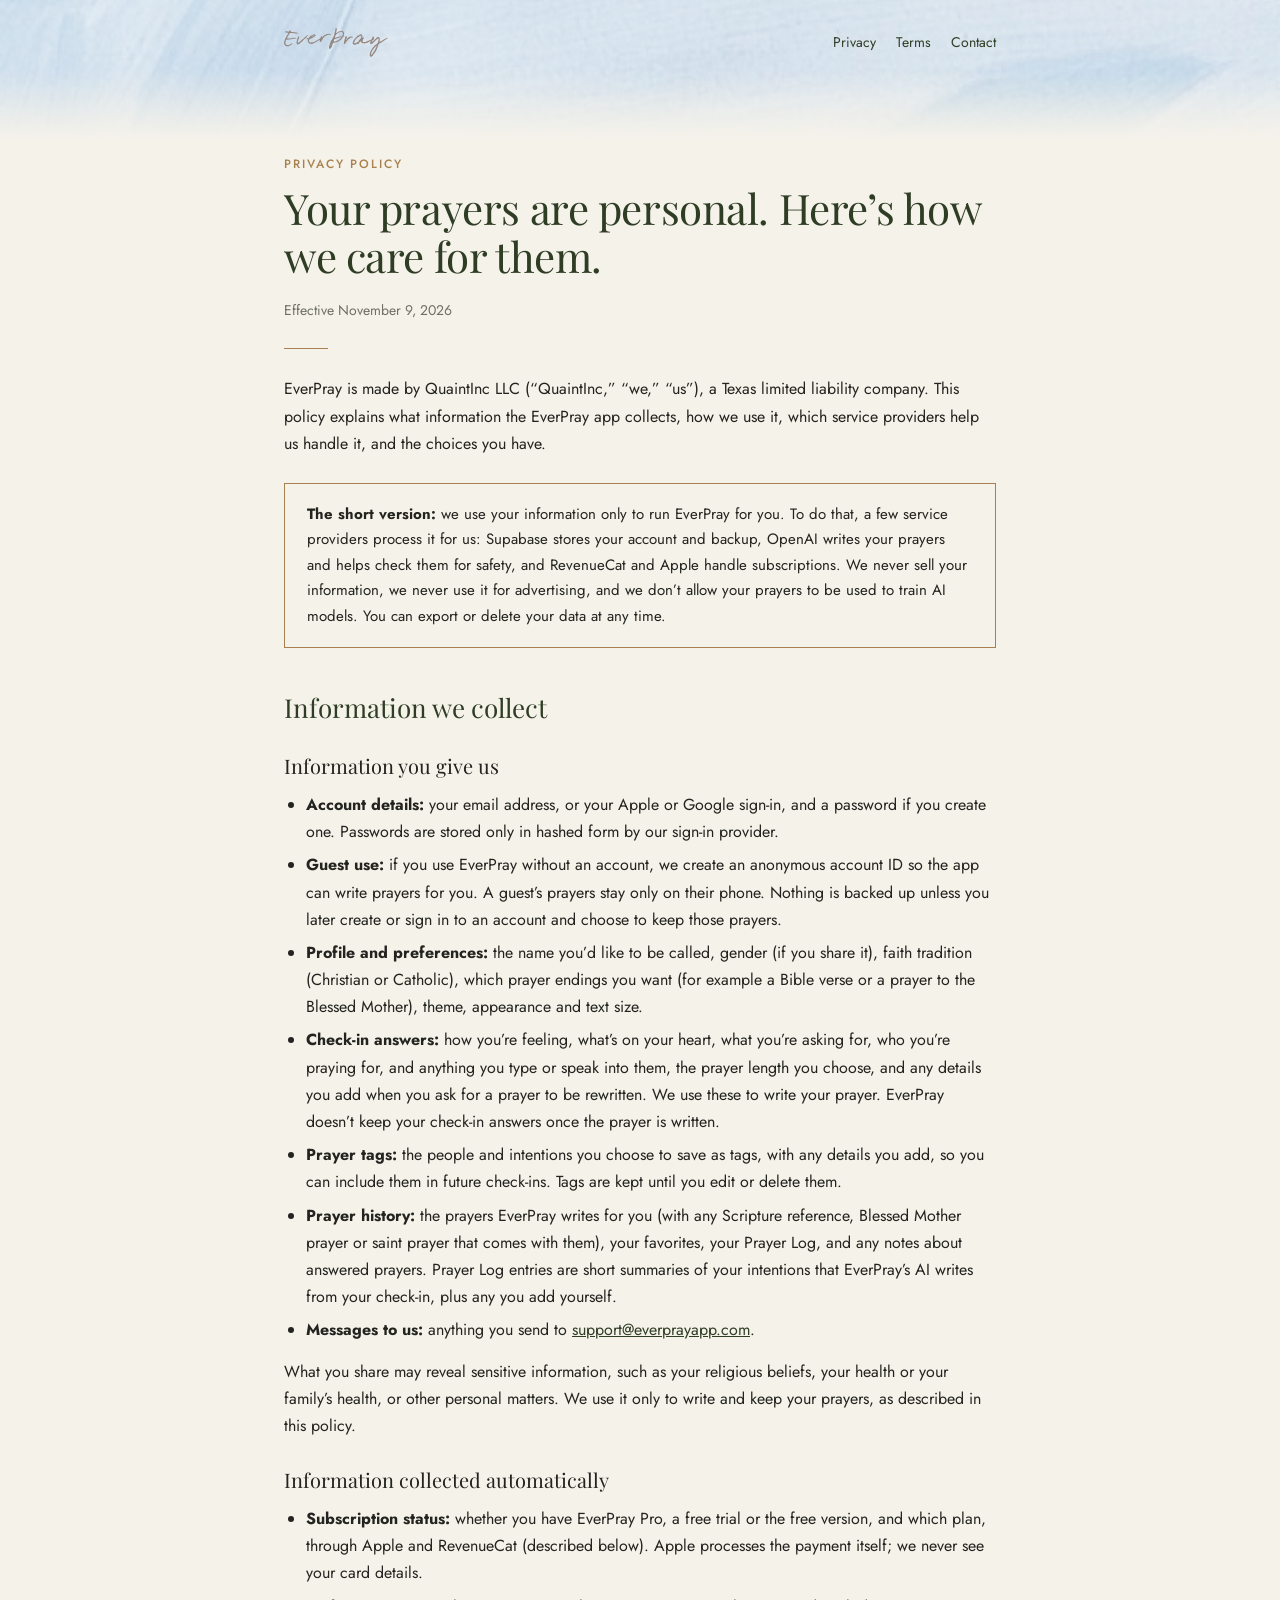
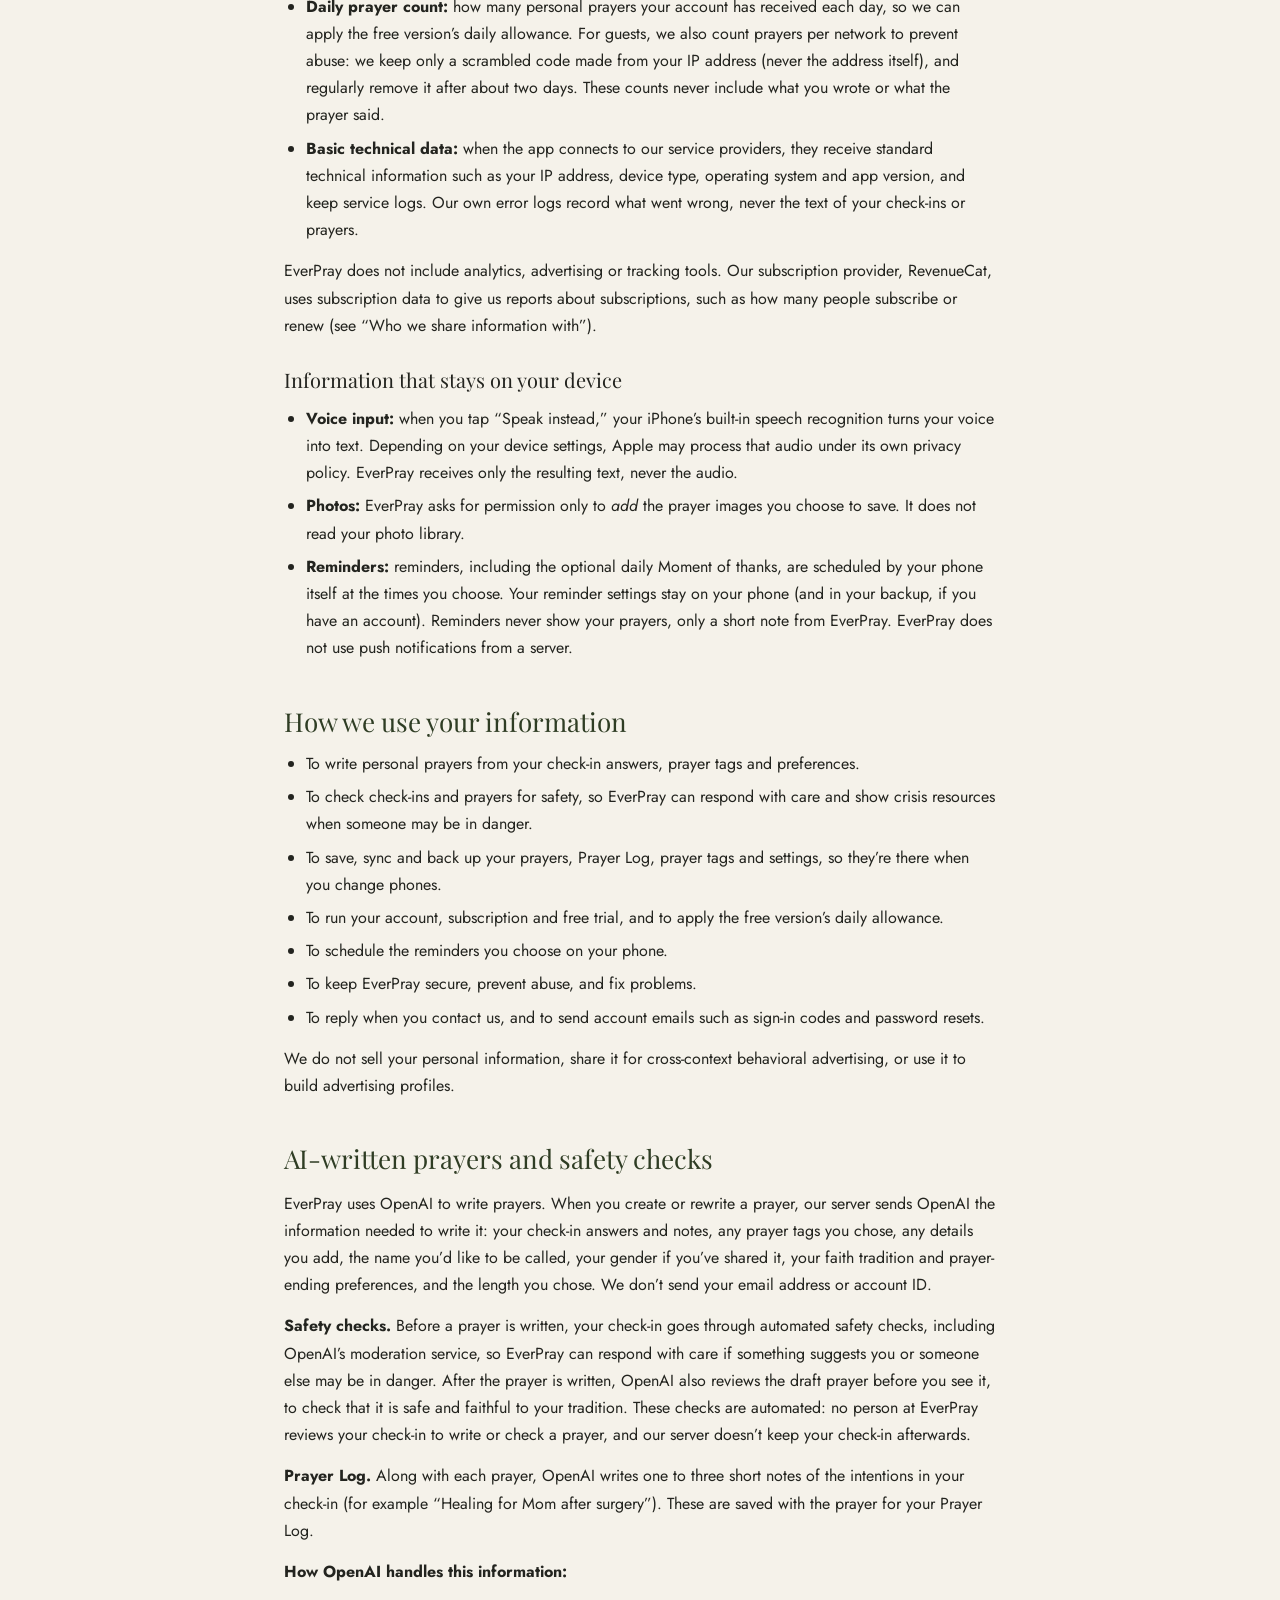
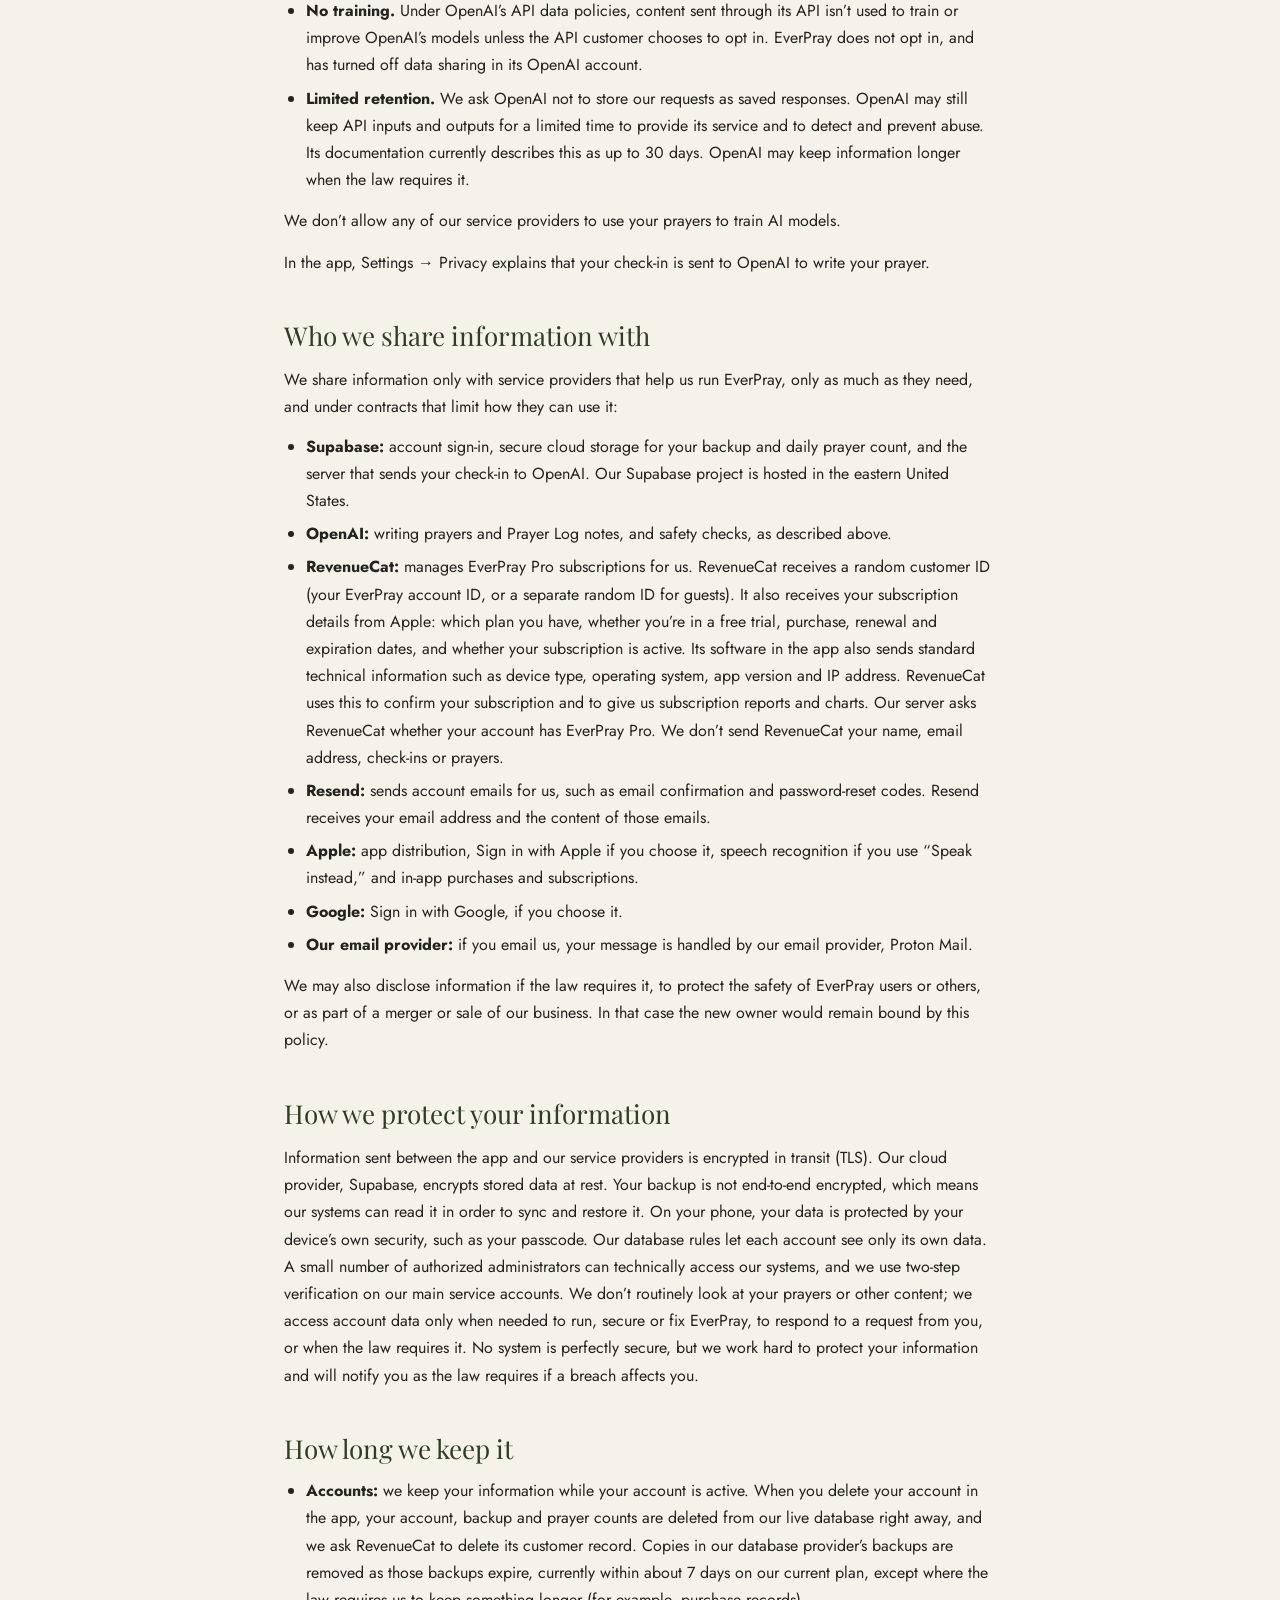
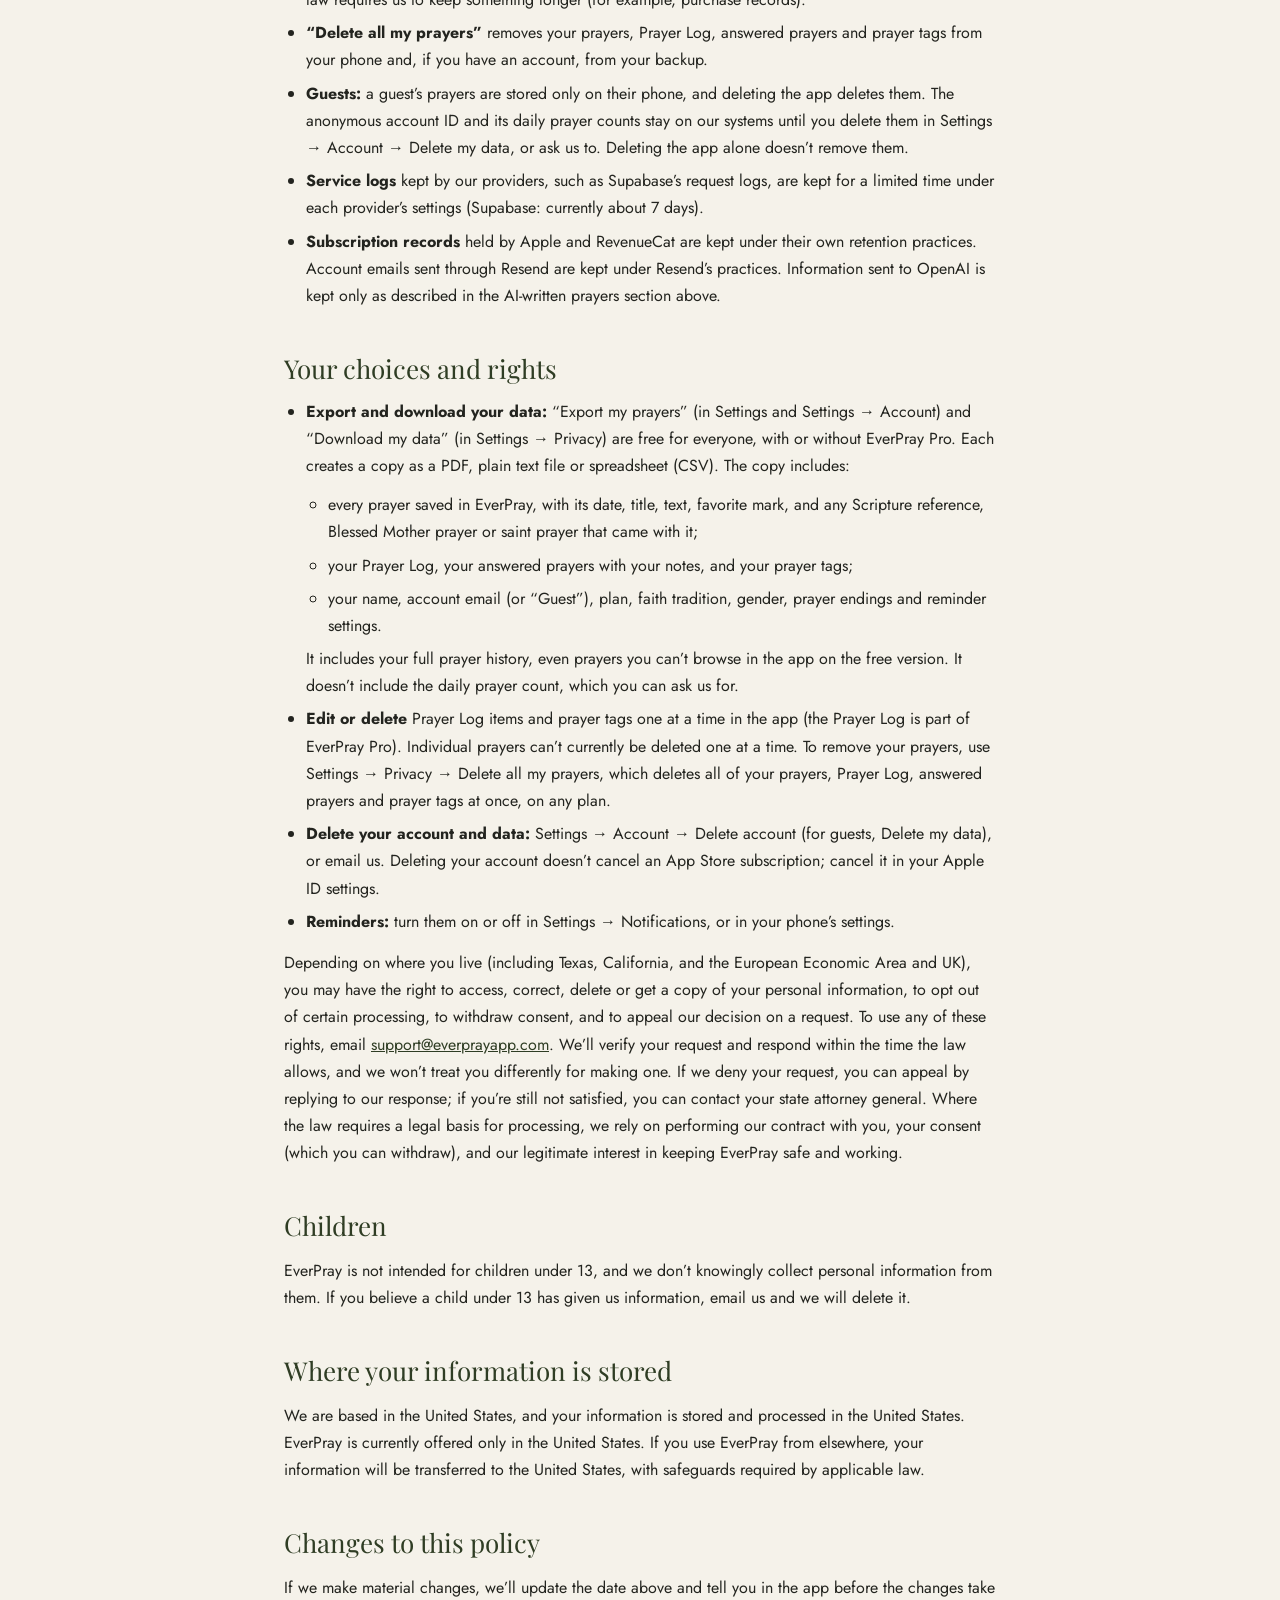
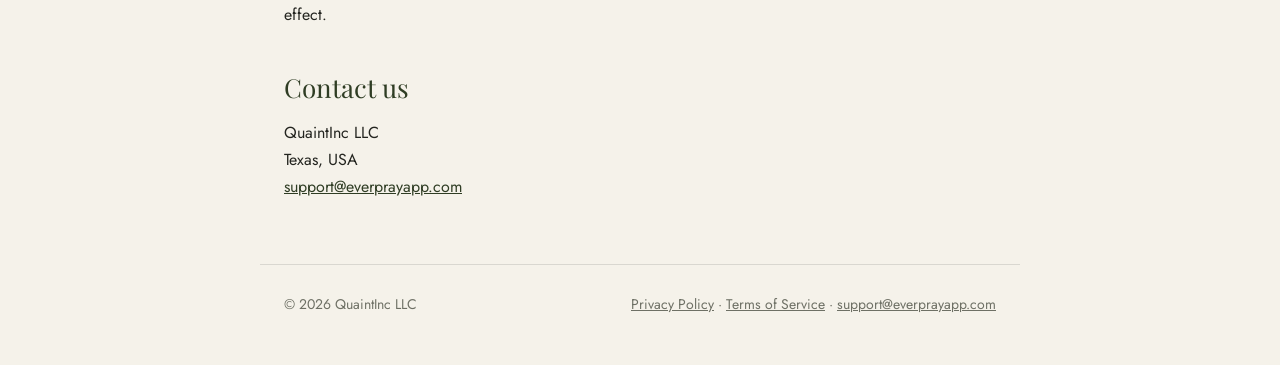
==== commit 4d3a4128: "Privacy and Terms: corrections after a final check against the app code Privacy: individual prayers " ====
--- a/privacy.html
+++ b/privacy.html
@@ -37,10 +37,10 @@
   <ul>
     <li><strong>Account details:</strong> your email address, or your Apple or Google sign-in, and a password if you create one. Passwords are stored only in hashed form by our sign-in provider.</li>
     <li><strong>Guest use:</strong> if you use EverPray without an account, we create an anonymous account ID so the app can write prayers for you. A guest’s prayers stay only on their phone. Nothing is backed up unless you later create or sign in to an account and choose to keep those prayers.</li>
-    <li><strong>Profile and preferences:</strong> the name you’d like to be called, gender (if you share it), faith tradition (Christian or Catholic), which prayer endings you want (for example a Bible verse or a prayer to the Blessed Mother), the prayer length you prefer, theme and appearance.</li>
-    <li><strong>Check-in answers:</strong> how you’re feeling, what’s on your heart, what you’re asking for, who you’re praying for, and anything you type or speak into them, including details you add when you ask for a prayer to be rewritten. We use these to write your prayer. EverPray doesn’t keep your check-in answers once the prayer is written.</li>
+    <li><strong>Profile and preferences:</strong> the name you’d like to be called, gender (if you share it), faith tradition (Christian or Catholic), which prayer endings you want (for example a Bible verse or a prayer to the Blessed Mother), theme, appearance and text size.</li>
+    <li><strong>Check-in answers:</strong> how you’re feeling, what’s on your heart, what you’re asking for, who you’re praying for, and anything you type or speak into them, the prayer length you choose, and any details you add when you ask for a prayer to be rewritten. We use these to write your prayer. EverPray doesn’t keep your check-in answers once the prayer is written.</li>
     <li><strong>Prayer tags:</strong> the people and intentions you choose to save as tags, with any details you add, so you can include them in future check-ins. Tags are kept until you edit or delete them.</li>
-    <li><strong>Prayer history:</strong> the prayers EverPray writes for you (with any Scripture reference, Blessed Mother prayer or saint prayer that comes with them), your favorites, your Prayer Log, and any notes about answered prayers. Prayer Log entries are short summaries of your intentions that EverPray’s AI writes from your check-in, which you can edit or delete.</li>
+    <li><strong>Prayer history:</strong> the prayers EverPray writes for you (with any Scripture reference, Blessed Mother prayer or saint prayer that comes with them), your favorites, your Prayer Log, and any notes about answered prayers. Prayer Log entries are short summaries of your intentions that EverPray’s AI writes from your check-in, plus any you add yourself.</li>
     <li><strong>Messages to us:</strong> anything you send to <a href="mailto:support@everprayapp.com">support@everprayapp.com</a>.</li>
   </ul>
   <p>What you share may reveal sensitive information, such as your religious beliefs, your health or your family’s health, or other personal matters. We use it only to write and keep your prayers, as described in this policy.</p>
@@ -48,7 +48,7 @@
   <h3>Information collected automatically</h3>
   <ul>
     <li><strong>Subscription status:</strong> whether you have EverPray Pro, a free trial or the free version, and which plan, through Apple and RevenueCat (described below). Apple processes the payment itself; we never see your card details.</li>
-    <li><strong>Daily prayer count:</strong> how many personal prayers your account has received each day, so we can apply the free version’s daily allowance. For guests, we also count prayers per network to prevent abuse: we keep only a scrambled code made from your IP address (never the address itself), and remove it after about two days. These counts never include what you wrote or what the prayer said.</li>
+    <li><strong>Daily prayer count:</strong> how many personal prayers your account has received each day, so we can apply the free version’s daily allowance. For guests, we also count prayers per network to prevent abuse: we keep only a scrambled code made from your IP address (never the address itself), and regularly remove it after about two days. These counts never include what you wrote or what the prayer said.</li>
     <li><strong>Basic technical data:</strong> when the app connects to our service providers, they receive standard technical information such as your IP address, device type, operating system and app version, and keep service logs. Our own error logs record what went wrong, never the text of your check-ins or prayers.</li>
   </ul>
   <p>EverPray does not include analytics, advertising or tracking tools. Our subscription provider, RevenueCat, uses subscription data to give us reports about subscriptions, such as how many people subscribe or renew (see “Who we share information with”).</p>
@@ -74,7 +74,7 @@
 
   <h2>AI-written prayers and safety checks</h2>
   <p>EverPray uses OpenAI to write prayers. When you create or rewrite a prayer, our server sends OpenAI the information needed to write it: your check-in answers and notes, any prayer tags you chose, any details you add, the name you’d like to be called, your gender if you’ve shared it, your faith tradition and prayer-ending preferences, and the length you chose. We don’t send your email address or account ID.</p>
-  <p><strong>Safety checks.</strong> Before a prayer is written, your check-in goes through automated safety checks, including OpenAI’s moderation service, so EverPray can respond with care if something suggests you or someone else may be in danger. After the prayer is written, OpenAI also reviews the draft prayer before you see it, to check that it is safe and faithful to your tradition. These checks are automated. No one at EverPray reads your check-ins or prayers.</p>
+  <p><strong>Safety checks.</strong> Before a prayer is written, your check-in goes through automated safety checks, including OpenAI’s moderation service, so EverPray can respond with care if something suggests you or someone else may be in danger. After the prayer is written, OpenAI also reviews the draft prayer before you see it, to check that it is safe and faithful to your tradition. These checks are automated: no person at EverPray reviews your check-in to write or check a prayer, and our server doesn’t keep your check-in afterwards.</p>
   <p><strong>Prayer Log.</strong> Along with each prayer, OpenAI writes one to three short notes of the intentions in your check-in (for example “Healing for Mom after surgery”). These are saved with the prayer for your Prayer Log.</p>
   <p><strong>How OpenAI handles this information:</strong></p>
   <ul>
@@ -82,43 +82,44 @@
     <li><strong>Limited retention.</strong> We ask OpenAI not to store our requests as saved responses. OpenAI may still keep API inputs and outputs for a limited time to provide its service and to detect and prevent abuse. Its documentation currently describes this as up to 30 days. OpenAI may keep information longer when the law requires it.</li>
   </ul>
   <p>We don’t allow any of our service providers to use your prayers to train AI models.</p>
+  <p>In the app, Settings → Privacy explains that your check-in is sent to OpenAI to write your prayer.</p>
 
   <h2>Who we share information with</h2>
   <p>We share information only with service providers that help us run EverPray, only as much as they need, and under contracts that limit how they can use it:</p>
   <ul>
     <li><strong>Supabase:</strong> account sign-in, secure cloud storage for your backup and daily prayer count, and the server that sends your check-in to OpenAI. Our Supabase project is hosted in the eastern United States.</li>
     <li><strong>OpenAI:</strong> writing prayers and Prayer Log notes, and safety checks, as described above.</li>
-    <li><strong>RevenueCat:</strong> manages EverPray Pro subscriptions for us. RevenueCat receives a random customer ID (your EverPray account ID, or a separate random ID for guests). It also receives your subscription details from Apple: which plan you have, whether you’re in a free trial, purchase, renewal and expiration dates, and whether your subscription is active. Its software in the app also sends standard technical information such as device type, operating system, app version and IP address. RevenueCat uses this to confirm your subscription and to give us subscription reports and charts. Our server asks RevenueCat whether your account has EverPray Pro. RevenueCat never receives your name, email address, check-ins or prayers.</li>
+    <li><strong>RevenueCat:</strong> manages EverPray Pro subscriptions for us. RevenueCat receives a random customer ID (your EverPray account ID, or a separate random ID for guests). It also receives your subscription details from Apple: which plan you have, whether you’re in a free trial, purchase, renewal and expiration dates, and whether your subscription is active. Its software in the app also sends standard technical information such as device type, operating system, app version and IP address. RevenueCat uses this to confirm your subscription and to give us subscription reports and charts. Our server asks RevenueCat whether your account has EverPray Pro. We don’t send RevenueCat your name, email address, check-ins or prayers.</li>
     <li><strong>Resend:</strong> sends account emails for us, such as email confirmation and password-reset codes. Resend receives your email address and the content of those emails.</li>
     <li><strong>Apple:</strong> app distribution, Sign in with Apple if you choose it, speech recognition if you use “Speak instead,” and in-app purchases and subscriptions.</li>
     <li><strong>Google:</strong> Sign in with Google, if you choose it.</li>
-    <li><strong>Proton:</strong> if you email us, your message is handled by our email provider, Proton Mail.</li>
+    <li><strong>Our email provider:</strong> if you email us, your message is handled by our email provider, Proton Mail.</li>
   </ul>
   <p>We may also disclose information if the law requires it, to protect the safety of EverPray users or others, or as part of a merger or sale of our business. In that case the new owner would remain bound by this policy.</p>
 
   <h2>How we protect your information</h2>
-  <p>Your data is encrypted in transit (TLS) and, in our cloud storage, at rest. On your phone, it’s protected by your device’s own security, such as your passcode. Access is limited to what’s needed to run EverPray, our administrator accounts use two-step verification, and our database rules let each account see only its own data. No system is perfectly secure, but we work hard to protect your information and will notify you as the law requires if a breach affects you.</p>
+  <p>Information sent between the app and our service providers is encrypted in transit (TLS). Our cloud provider, Supabase, encrypts stored data at rest. Your backup is not end-to-end encrypted, which means our systems can read it in order to sync and restore it. On your phone, your data is protected by your device’s own security, such as your passcode. Our database rules let each account see only its own data. A small number of authorized administrators can technically access our systems, and we use two-step verification on our main service accounts. We don’t routinely look at your prayers or other content; we access account data only when needed to run, secure or fix EverPray, to respond to a request from you, or when the law requires it. No system is perfectly secure, but we work hard to protect your information and will notify you as the law requires if a breach affects you.</p>
 
   <h2>How long we keep it</h2>
   <ul>
-    <li><strong>Accounts:</strong> we keep your information while your account is active. When you delete your account in the app, your account, backup and prayer counts are deleted from our live systems right away. Copies in our service providers’ backups are removed as those backups expire, currently within about 7 days, except where the law requires us to keep something longer (for example, purchase records).</li>
+    <li><strong>Accounts:</strong> we keep your information while your account is active. When you delete your account in the app, your account, backup and prayer counts are deleted from our live database right away, and we ask RevenueCat to delete its customer record. Copies in our database provider’s backups are removed as those backups expire, currently within about 7 days on our current plan, except where the law requires us to keep something longer (for example, purchase records).</li>
     <li><strong>“Delete all my prayers”</strong> removes your prayers, Prayer Log, answered prayers and prayer tags from your phone and, if you have an account, from your backup.</li>
-    <li><strong>Guests:</strong> a guest’s prayers are stored only on their phone, and deleting the app deletes them. The anonymous account ID and its daily prayer counts stay on our systems until you ask us to delete them.</li>
-    <li><strong>Service logs</strong> kept by our providers, such as Supabase’s request logs, are kept for a limited time (Supabase: about 7 days).</li>
+    <li><strong>Guests:</strong> a guest’s prayers are stored only on their phone, and deleting the app deletes them. The anonymous account ID and its daily prayer counts stay on our systems until you delete them in Settings → Account → Delete my data, or ask us to. Deleting the app alone doesn’t remove them.</li>
+    <li><strong>Service logs</strong> kept by our providers, such as Supabase’s request logs, are kept for a limited time under each provider’s settings (Supabase: currently about 7 days).</li>
     <li><strong>Subscription records</strong> held by Apple and RevenueCat are kept under their own retention practices. Account emails sent through Resend are kept under Resend’s practices. Information sent to OpenAI is kept only as described in the AI-written prayers section above.</li>
   </ul>
 
   <h2>Your choices and rights</h2>
   <ul>
-    <li><strong>Export and download your data:</strong> “Export my prayers” (in Settings) and “Download my data” (in Settings → Privacy) are free for everyone, with or without EverPray Pro. Each creates a copy as a PDF, plain text file or spreadsheet (CSV). The copy includes:
+    <li><strong>Export and download your data:</strong> “Export my prayers” (in Settings and Settings → Account) and “Download my data” (in Settings → Privacy) are free for everyone, with or without EverPray Pro. Each creates a copy as a PDF, plain text file or spreadsheet (CSV). The copy includes:
       <ul>
         <li>every prayer saved in EverPray, with its date, title, text, favorite mark, and any Scripture reference, Blessed Mother prayer or saint prayer that came with it;</li>
         <li>your Prayer Log, your answered prayers with your notes, and your prayer tags;</li>
         <li>your name, account email (or “Guest”), plan, faith tradition, gender, prayer endings and reminder settings.</li>
       </ul>
       It includes your full prayer history, even prayers you can’t browse in the app on the free version. It doesn’t include the daily prayer count, which you can ask us for.</li>
-    <li><strong>Edit or delete</strong> individual prayers, Prayer Log items and prayer tags in the app at any time, or delete everything in Settings → Privacy → Delete all my prayers.</li>
-    <li><strong>Delete your account and data:</strong> Settings → Account → Delete account, or email us. Deleting your account doesn’t cancel an App Store subscription; cancel it in your Apple ID settings.</li>
+    <li><strong>Edit or delete</strong> Prayer Log items and prayer tags one at a time in the app (the Prayer Log is part of EverPray Pro). Individual prayers can’t currently be deleted one at a time. To remove your prayers, use Settings → Privacy → Delete all my prayers, which deletes all of your prayers, Prayer Log, answered prayers and prayer tags at once, on any plan.</li>
+    <li><strong>Delete your account and data:</strong> Settings → Account → Delete account (for guests, Delete my data), or email us. Deleting your account doesn’t cancel an App Store subscription; cancel it in your Apple ID settings.</li>
     <li><strong>Reminders:</strong> turn them on or off in Settings → Notifications, or in your phone’s settings.</li>
   </ul>
   <p>Depending on where you live (including Texas, California, and the European Economic Area and UK), you may have the right to access, correct, delete or get a copy of your personal information, to opt out of certain processing, to withdraw consent, and to appeal our decision on a request. To use any of these rights, email <a href="mailto:support@everprayapp.com">support@everprayapp.com</a>. We’ll verify your request and respond within the time the law allows, and we won’t treat you differently for making one. If we deny your request, you can appeal by replying to our response; if you’re still not satisfied, you can contact your state attorney general. Where the law requires a legal basis for processing, we rely on performing our contract with you, your consent (which you can withdraw), and our legitimate interest in keeping EverPray safe and working.</p>
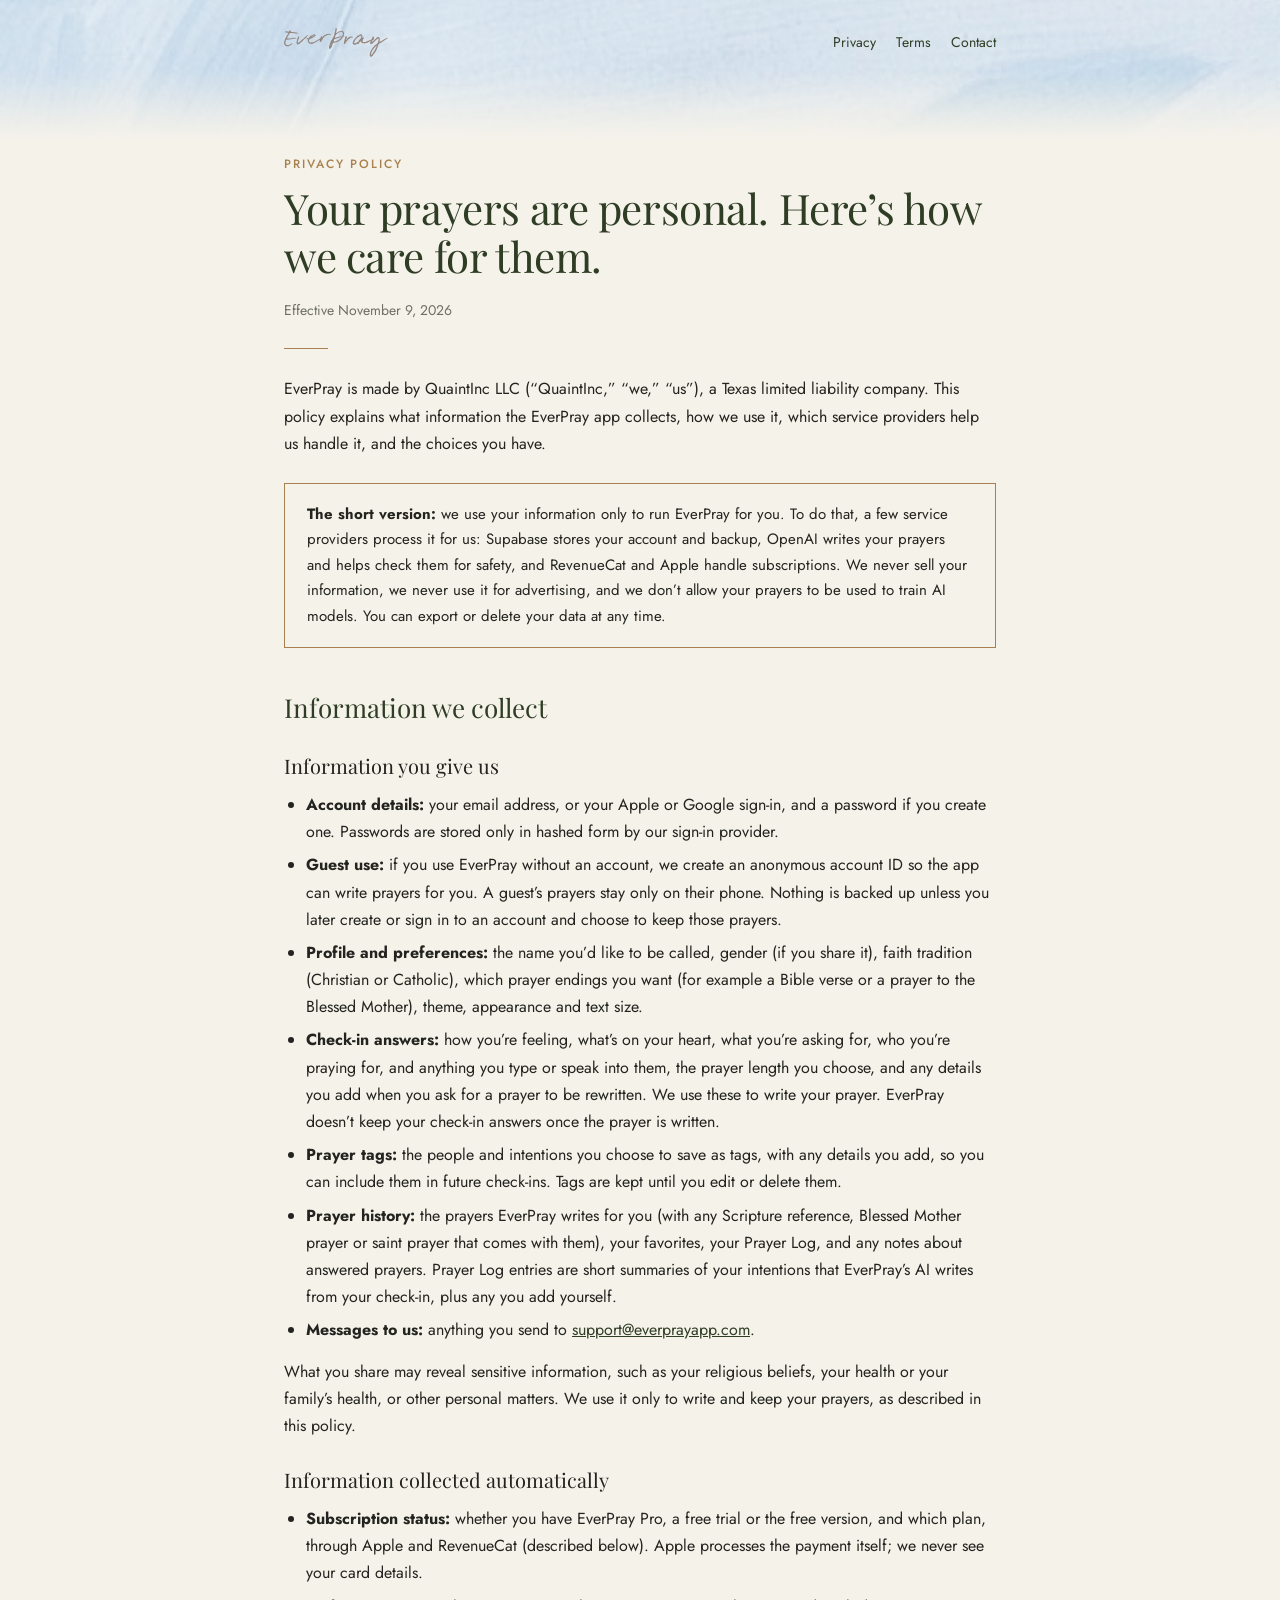
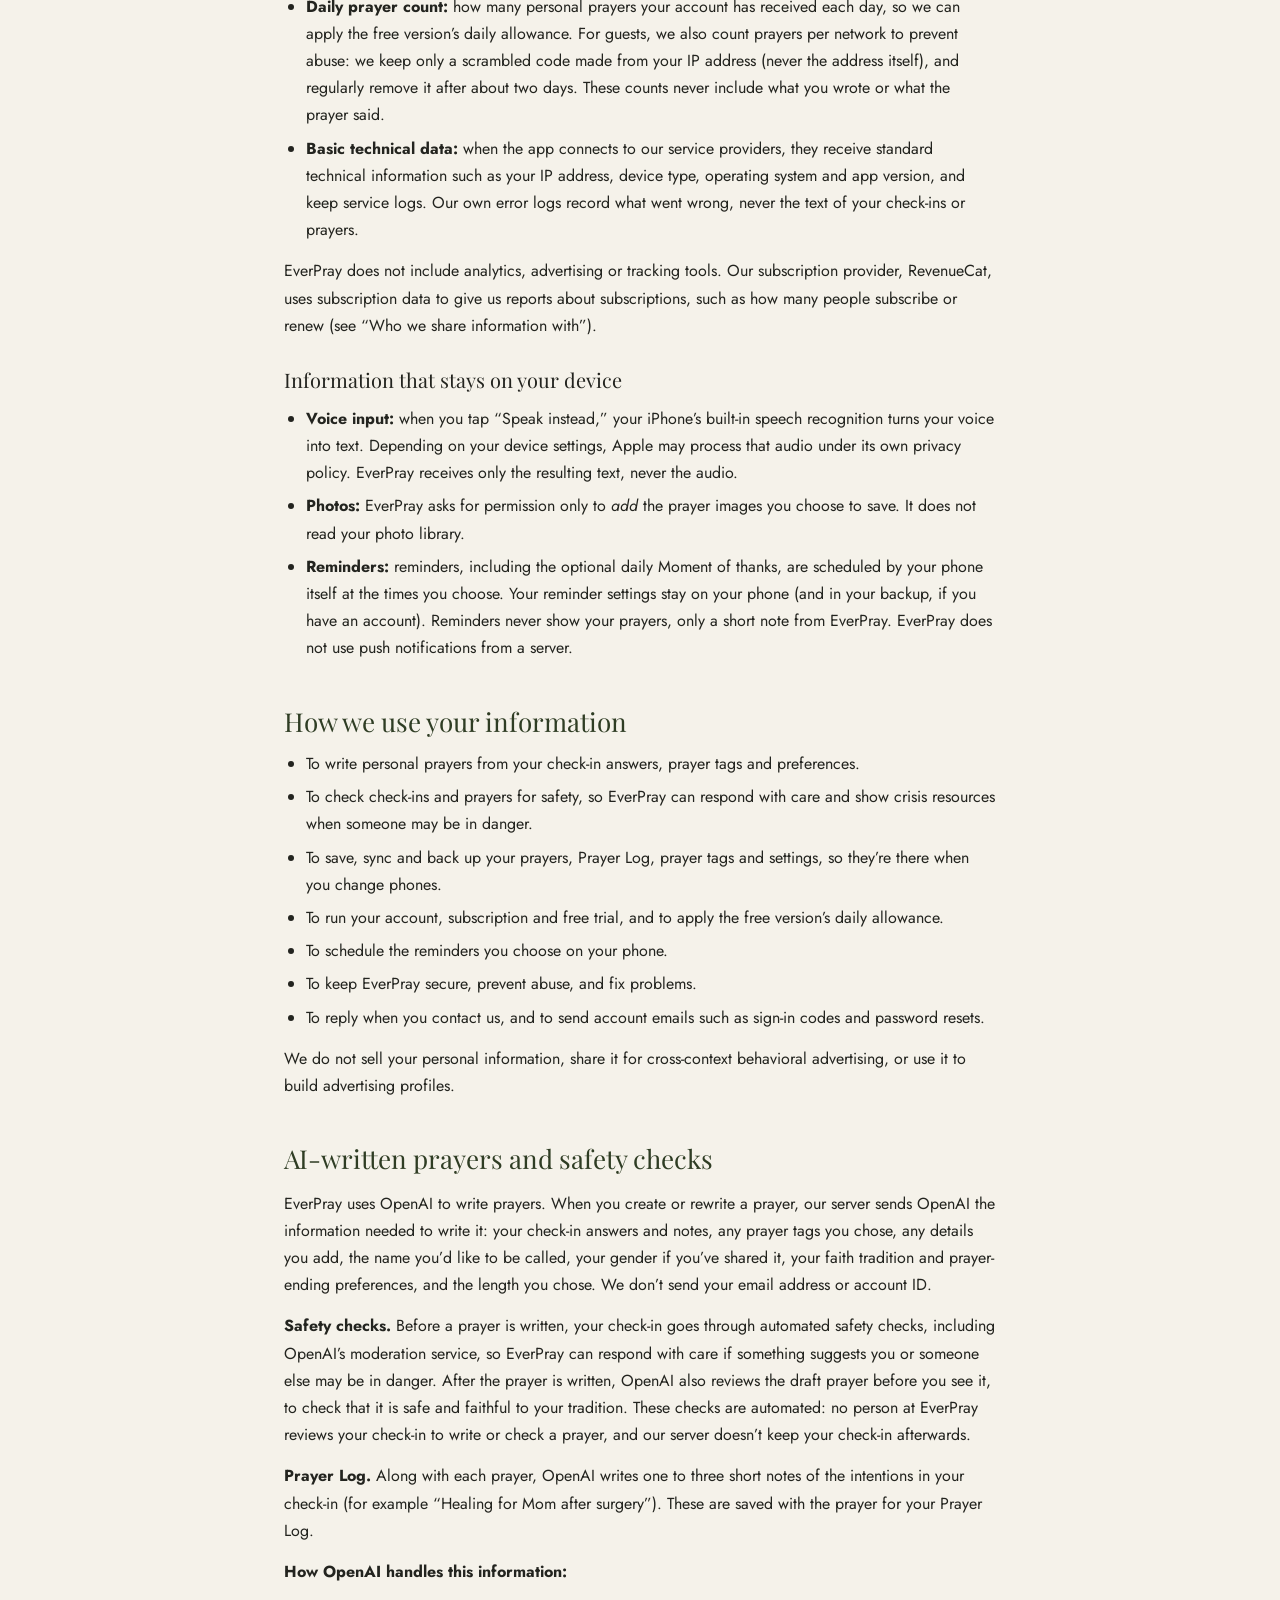
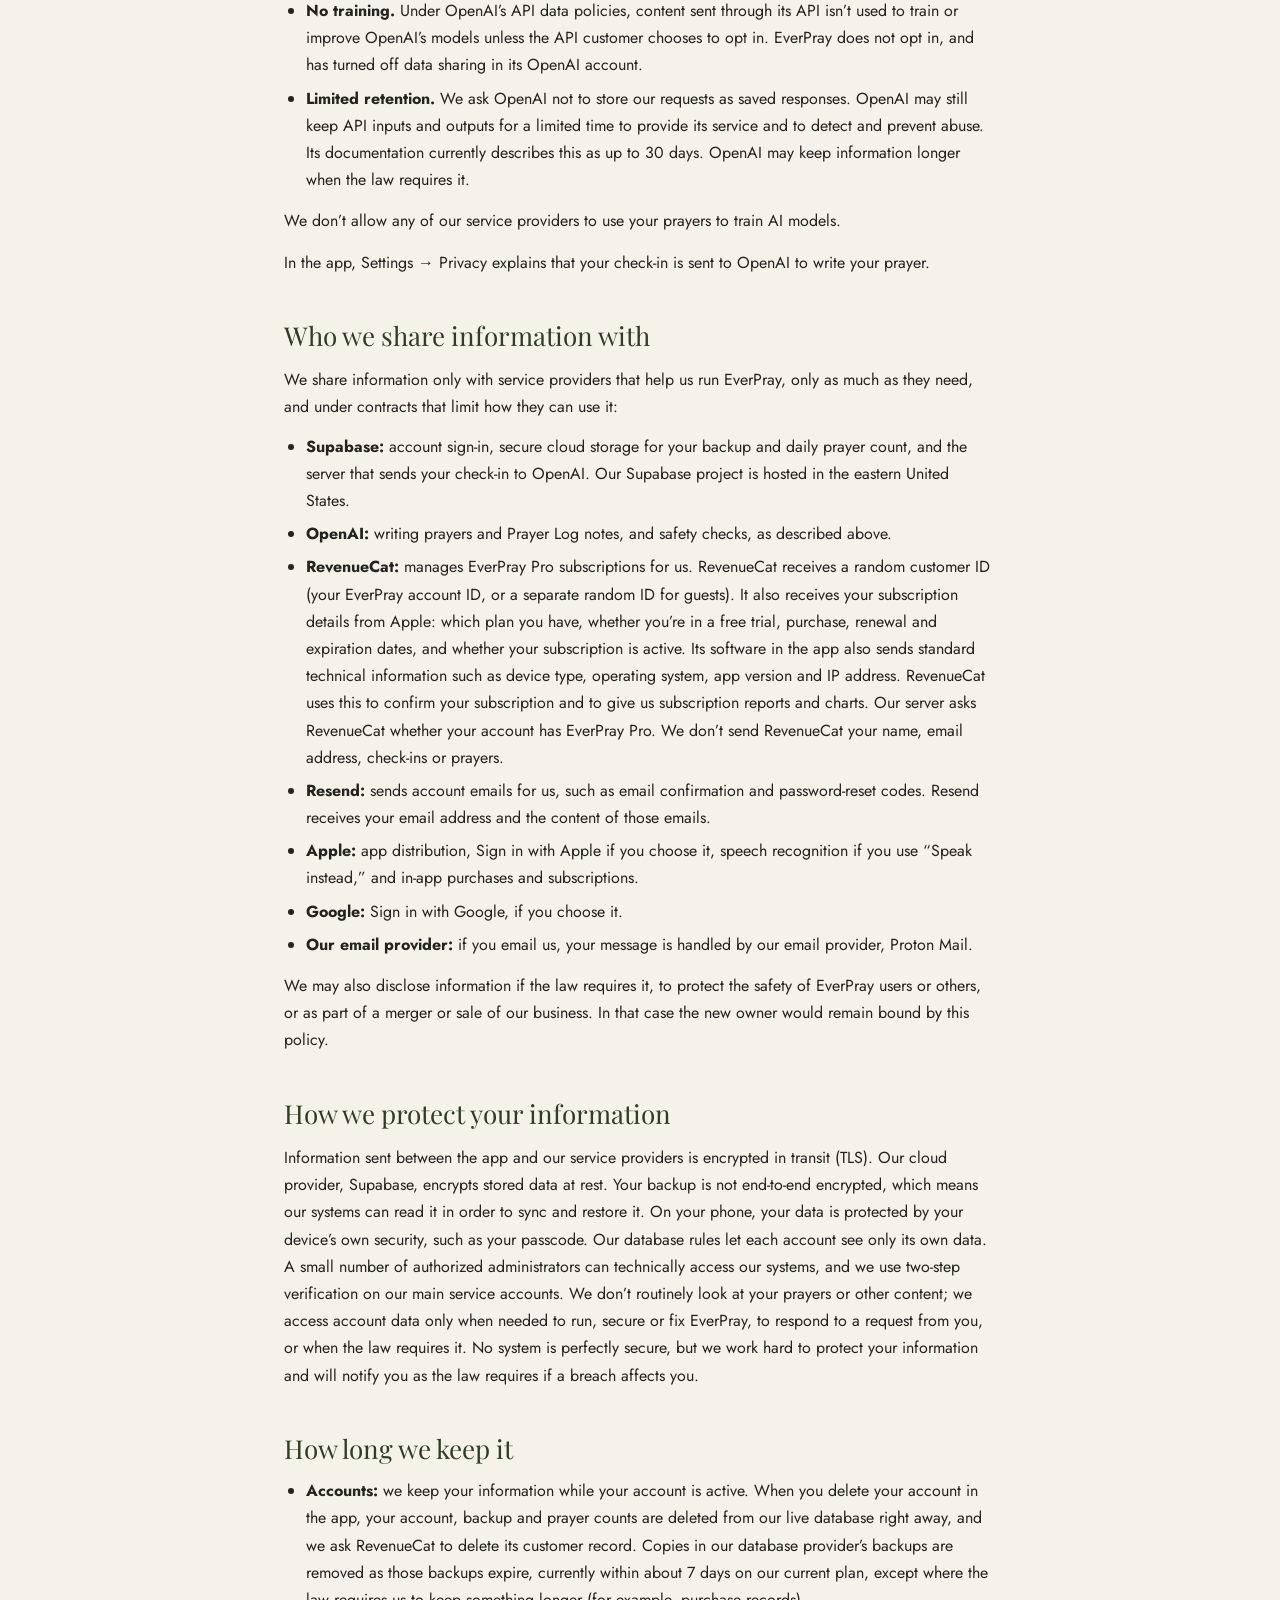
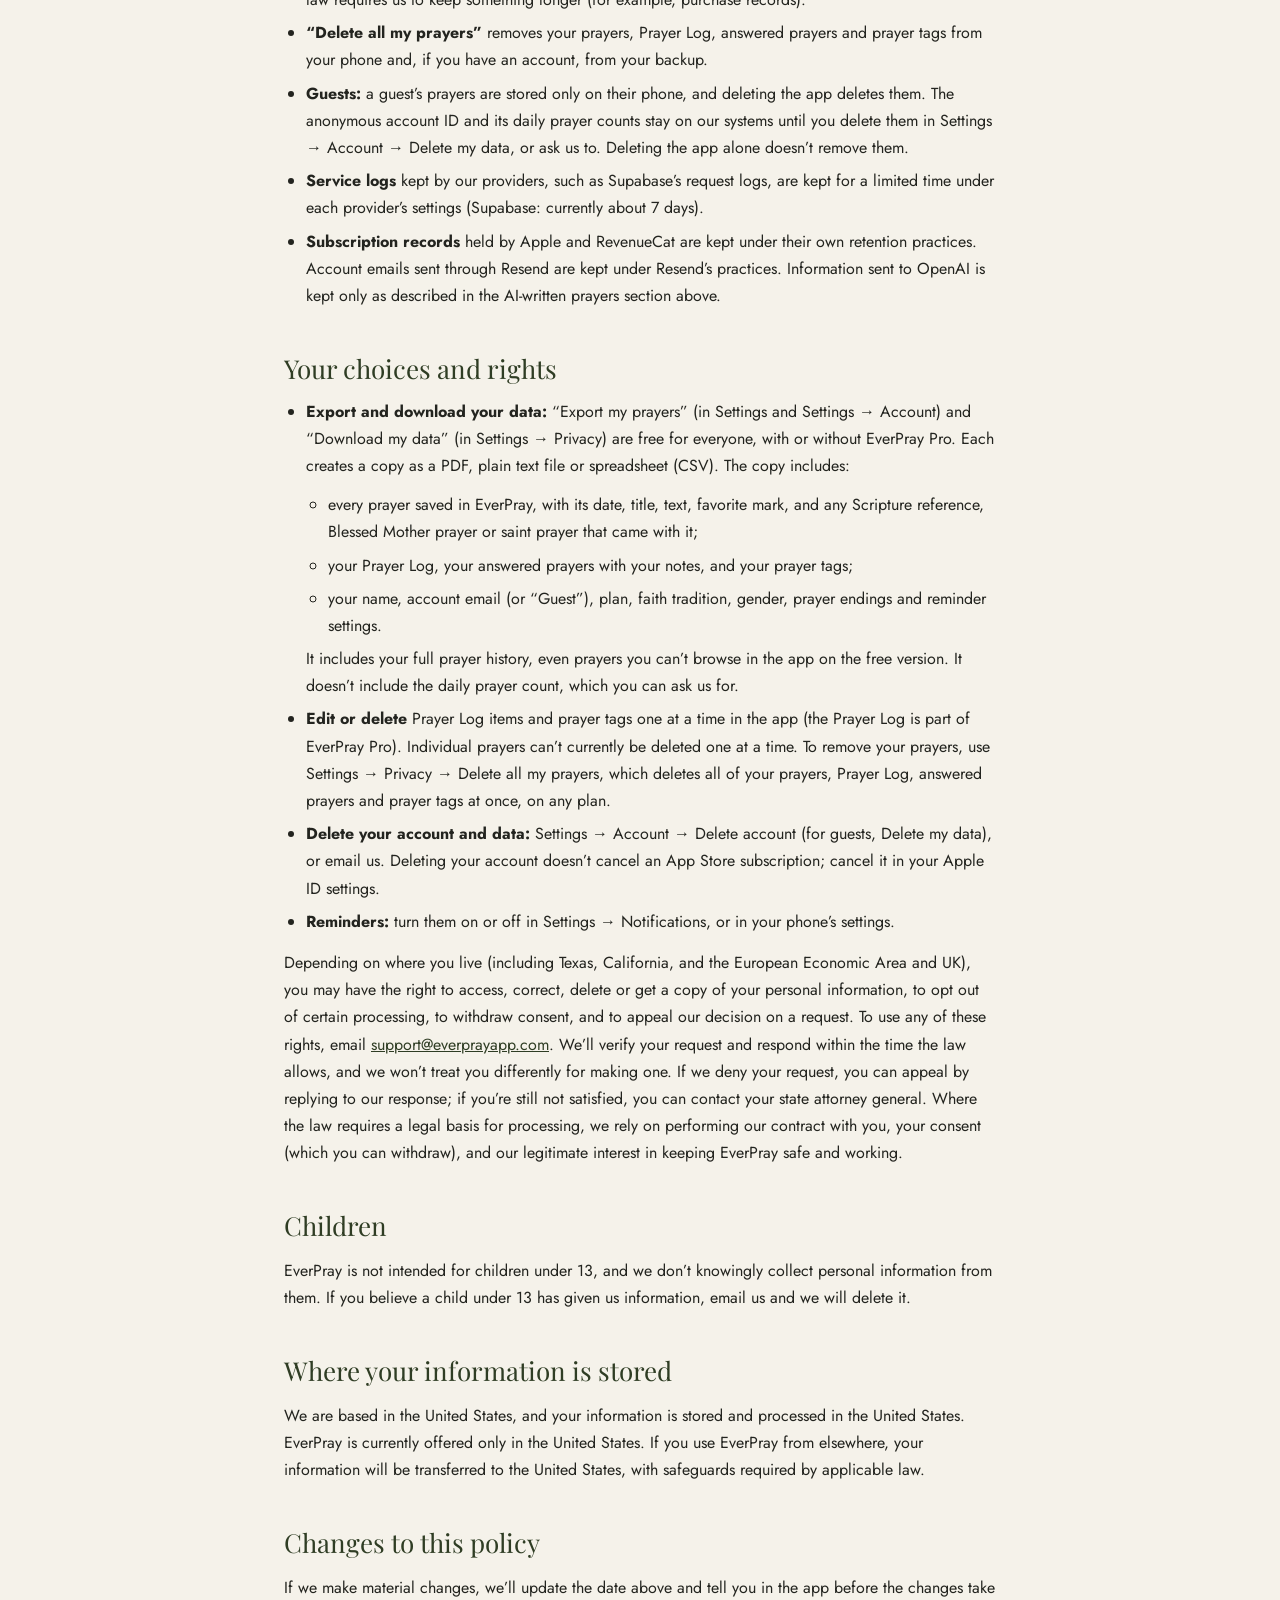
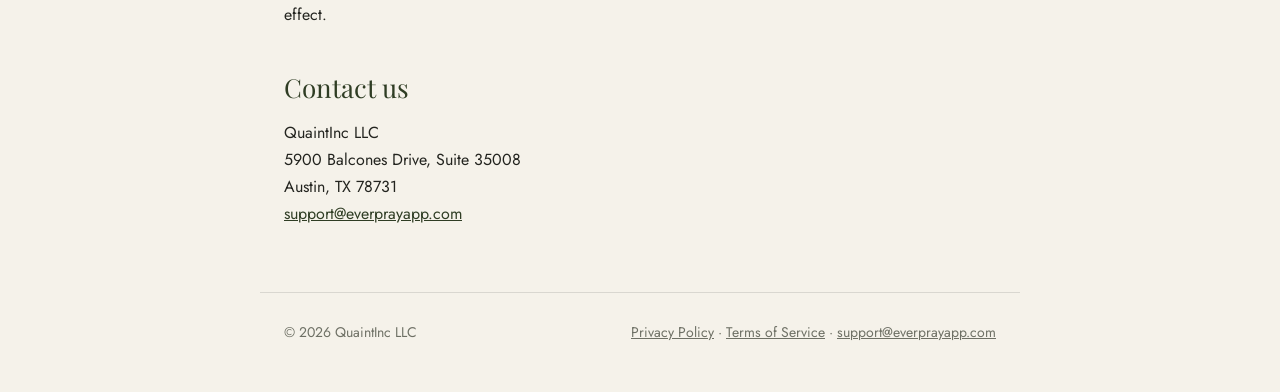
==== commit 4878724d: "Contact: business mailing address Co-Authored-By: Claude Opus 5.5 <noreply@anthropic.com> Claude-Ses" ====
--- a/privacy.html
+++ b/privacy.html
@@ -134,7 +134,7 @@
   <p>If we make material changes, we’ll update the date above and tell you in the app before the changes take effect.</p>
 
   <h2>Contact us</h2>
-  <p>QuaintInc LLC<br>Texas, USA<br><a href="mailto:support@everprayapp.com">support@everprayapp.com</a></p>
+  <p>QuaintInc LLC<br>5900 Balcones Drive, Suite 35008<br>Austin, TX 78731<br><a href="mailto:support@everprayapp.com">support@everprayapp.com</a></p>
 </main>
 
 <footer>
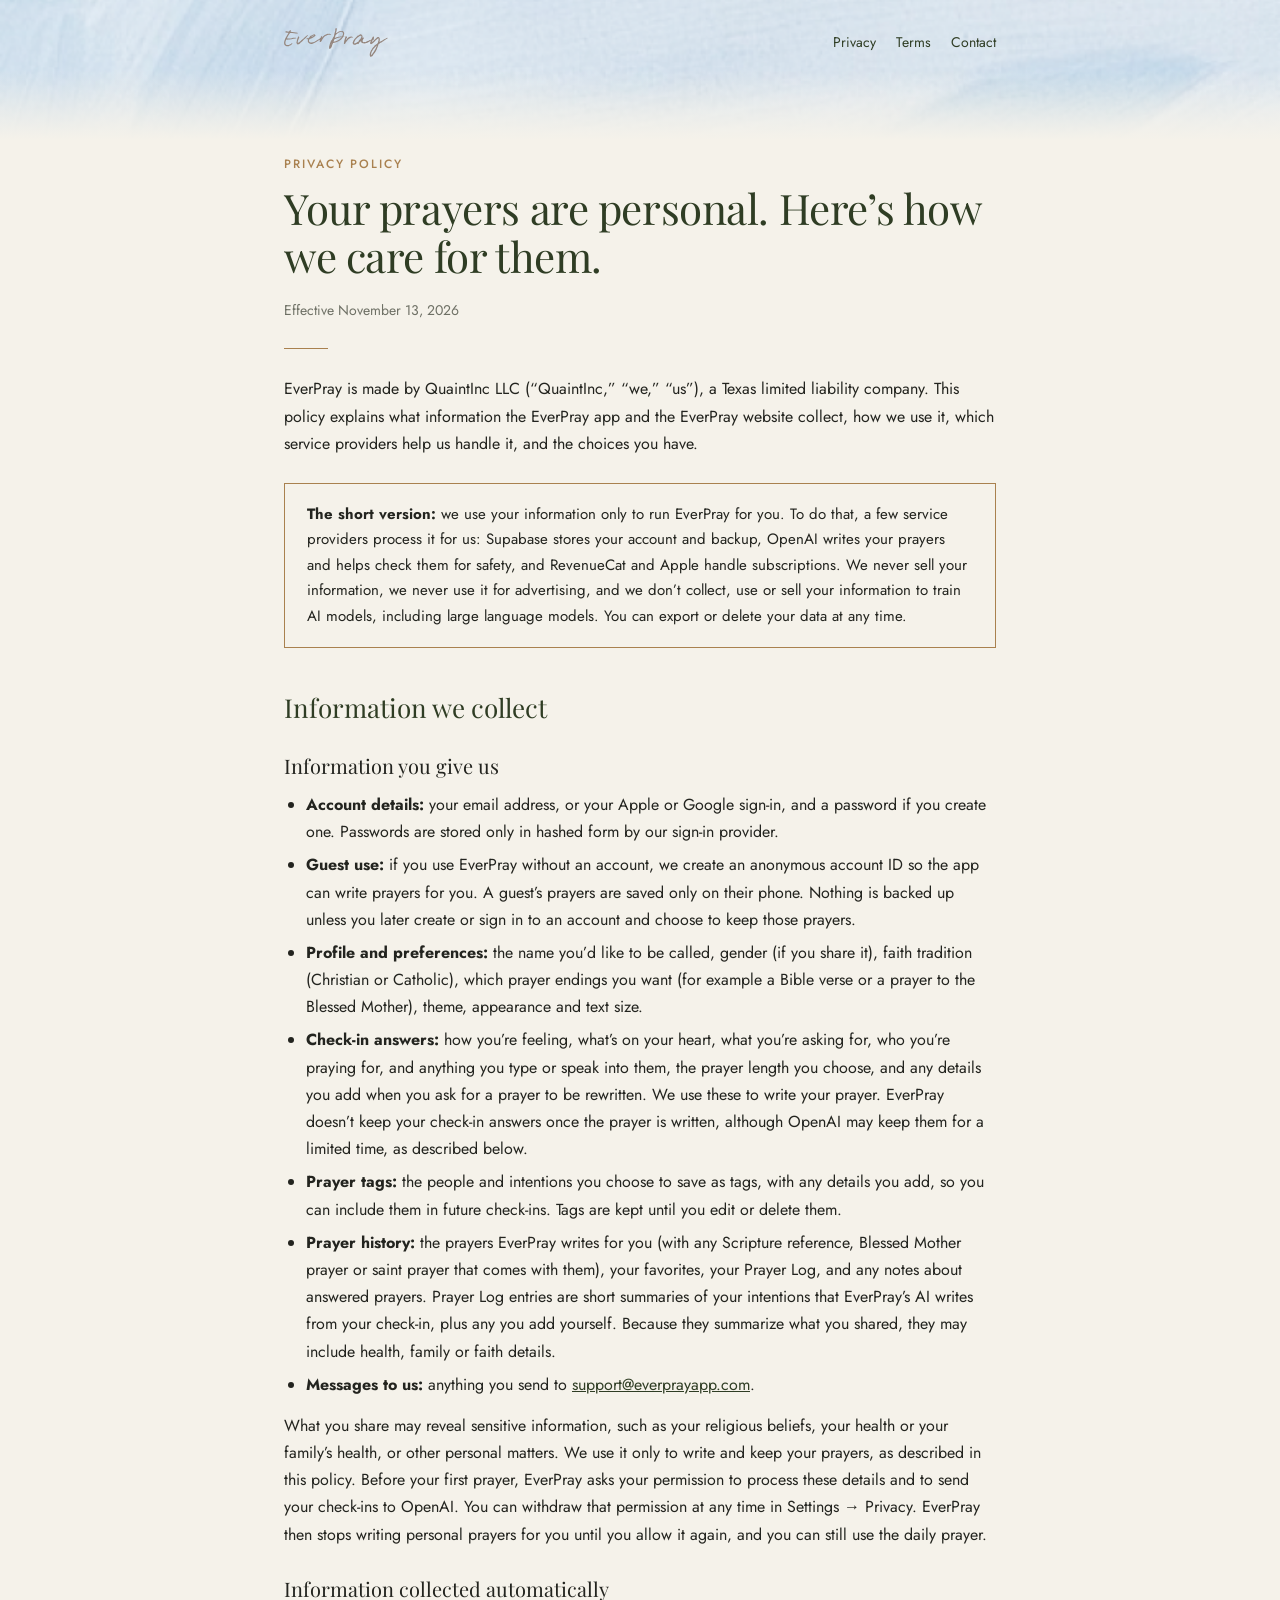
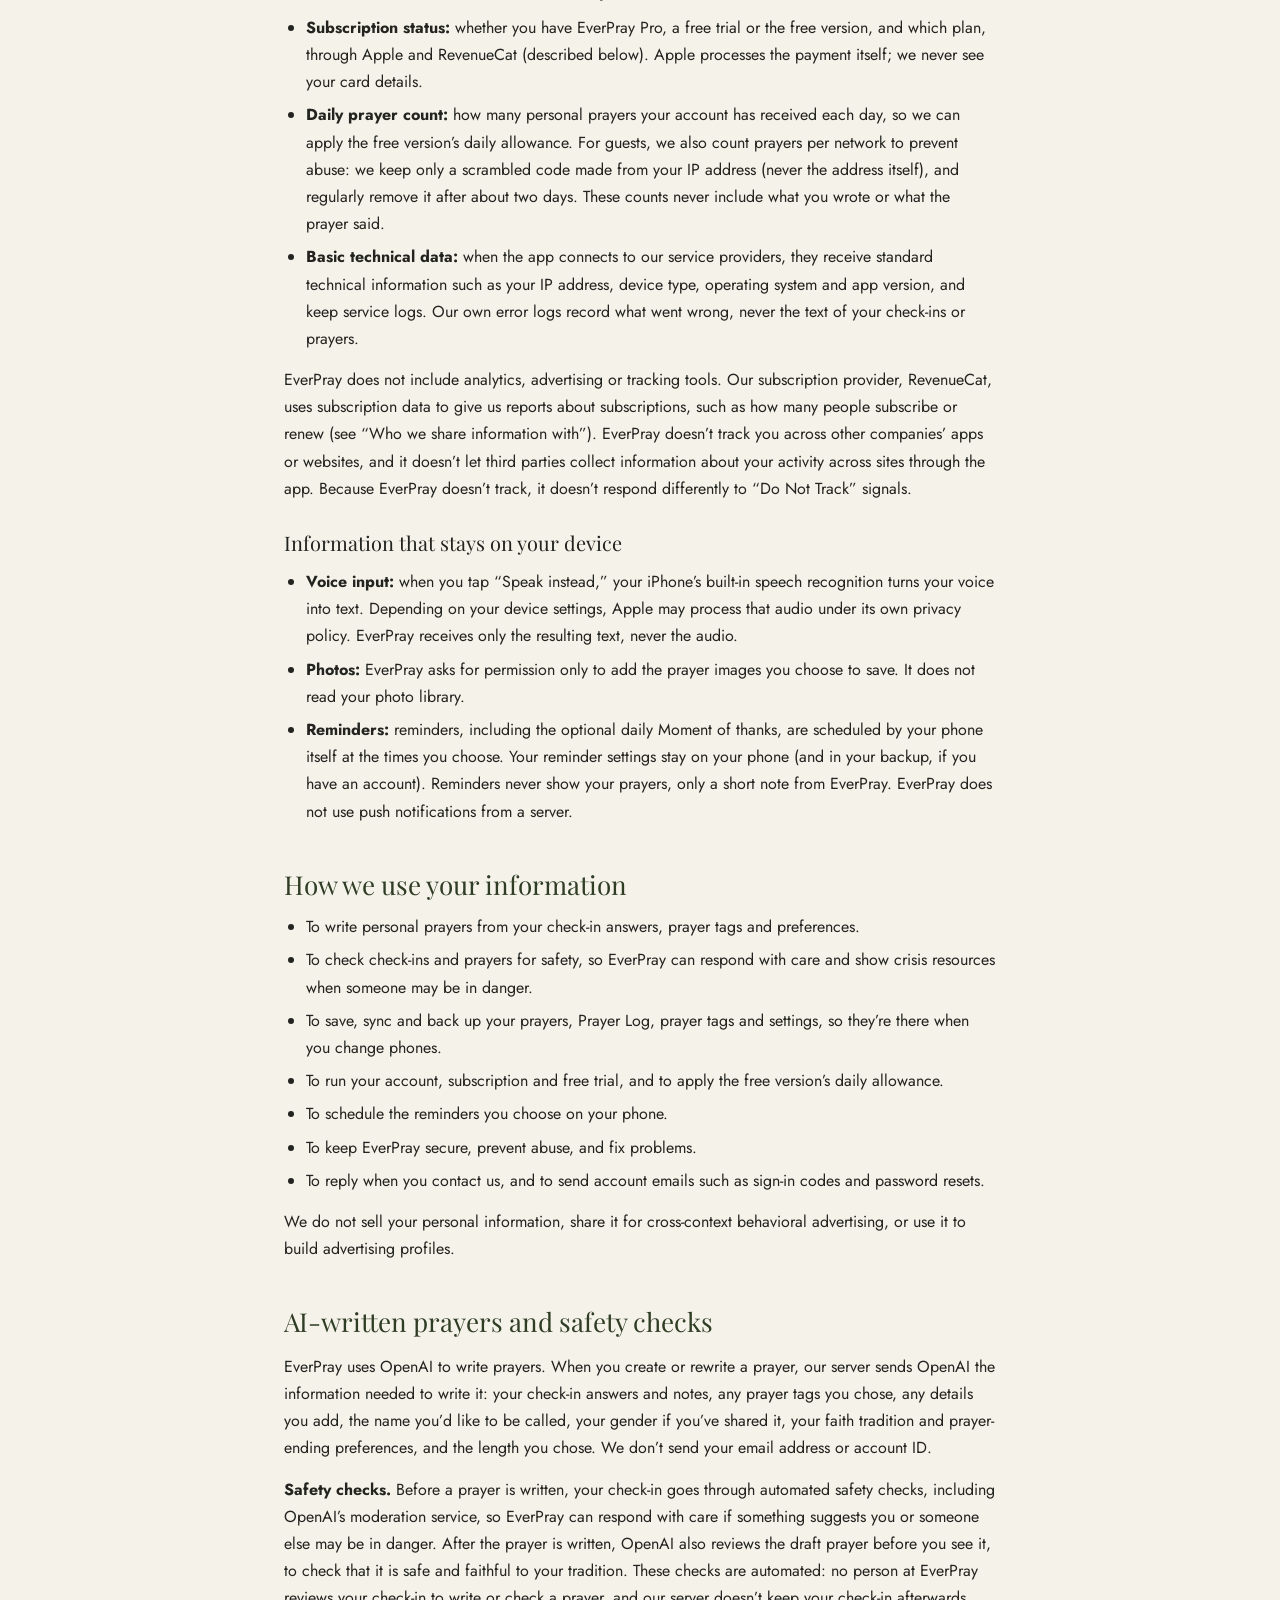
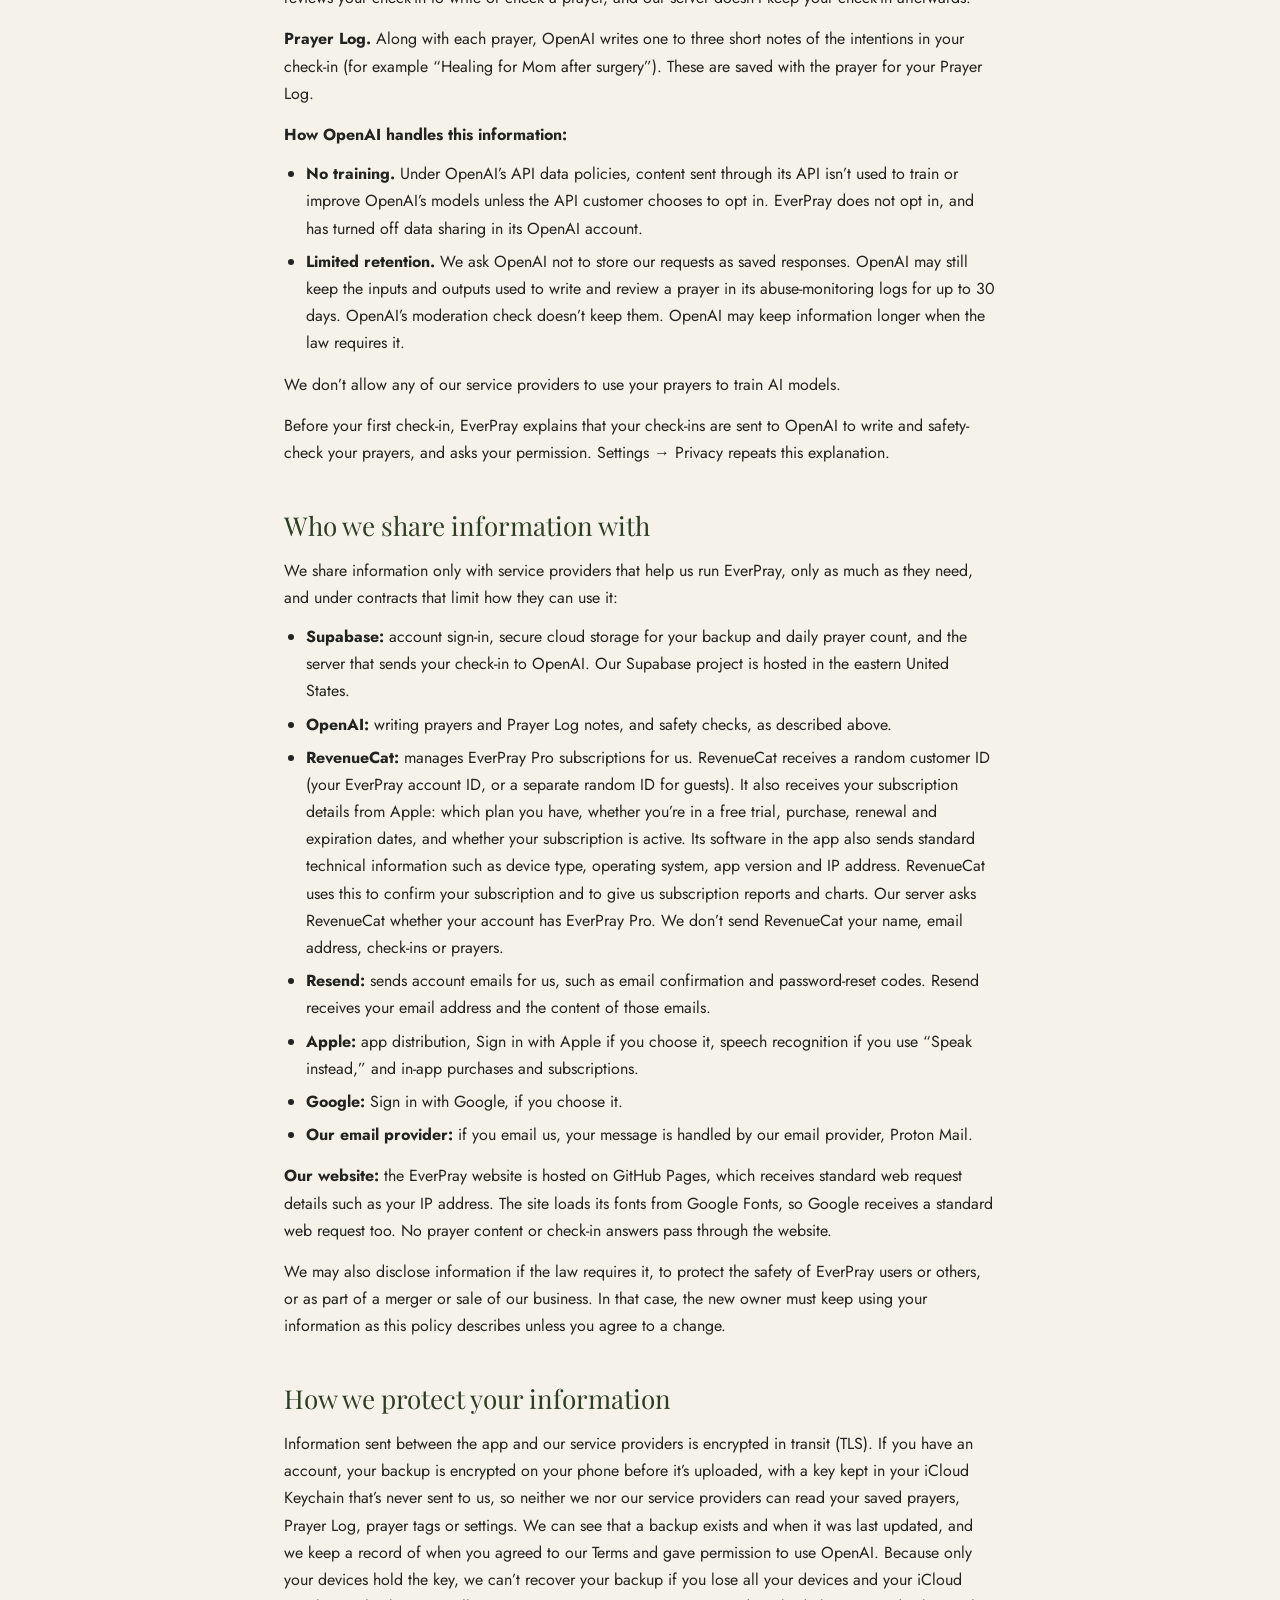
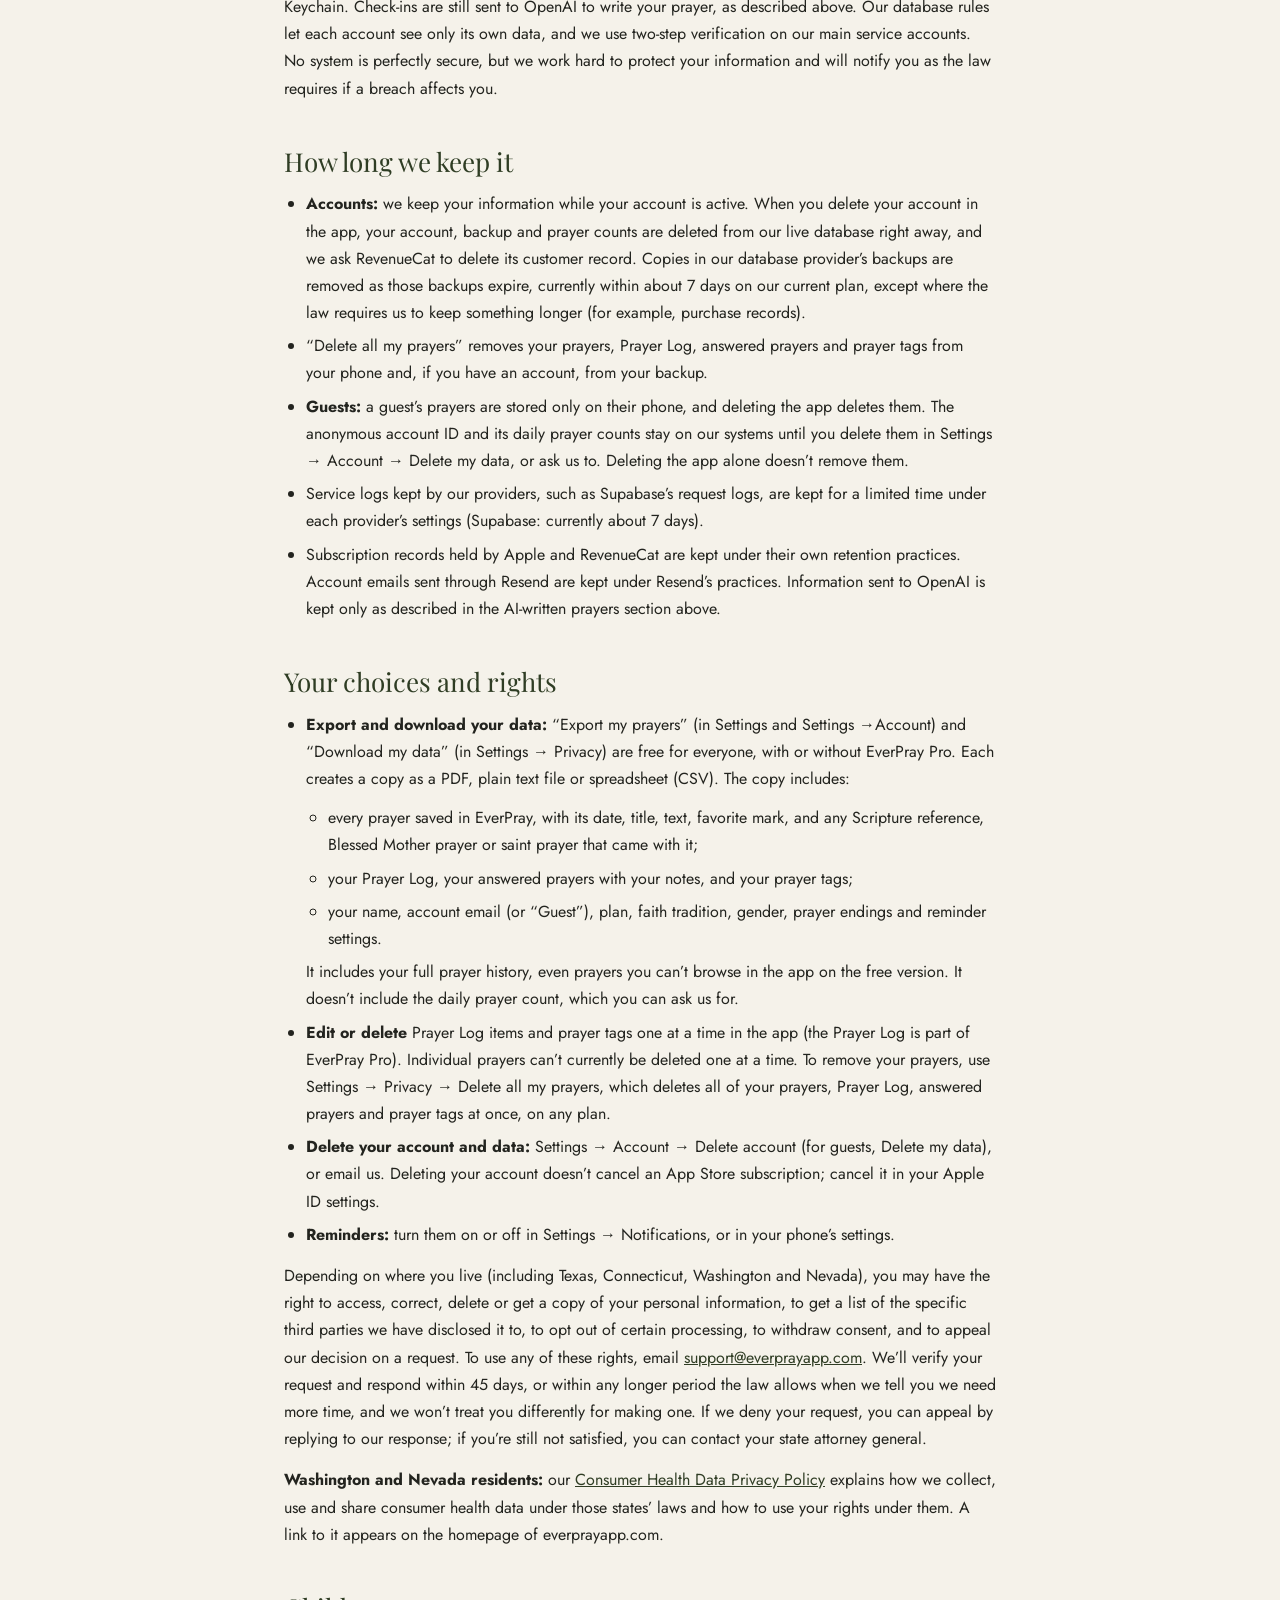
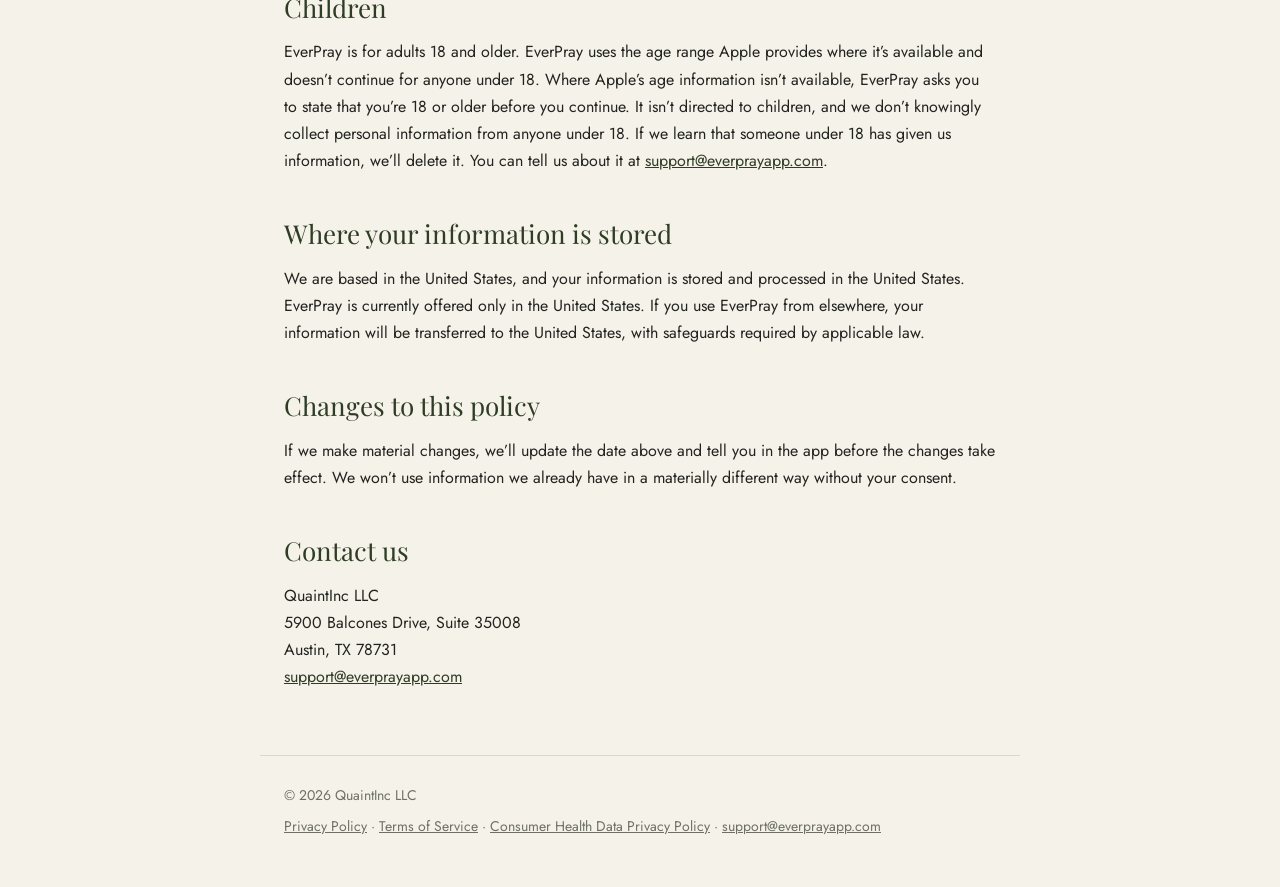
==== commit fb7f52ea: "Publish the attorney-reviewed policies (v2) and health data policy - privacy.html: attorney's v2 tex" ====
--- a/privacy.html
+++ b/privacy.html
@@ -22,13 +22,12 @@
 <main>
   <p class="kicker">Privacy Policy</p>
   <h1>Your prayers are personal. Here’s how we care for them.</h1>
-  <p class="meta">Effective November 9, 2026</p>
+  <p class="meta">Effective November 13, 2026</p>
   <div class="rule"></div>
 
-  <p>EverPray is made by QuaintInc LLC (“QuaintInc,” “we,” “us”), a Texas limited liability company. This policy explains what information the EverPray app collects, how we use it, which service providers help us handle it, and the choices you have.</p>
-
+  <p>EverPray is made by QuaintInc LLC (“QuaintInc,” “we,” “us”), a Texas limited liability company. This policy explains what information the EverPray app and the EverPray website collect, how we use it, which service providers help us handle it, and the choices you have.</p>
   <div class="note">
-    <strong>The short version:</strong> we use your information only to run EverPray for you. To do that, a few service providers process it for us: Supabase stores your account and backup, OpenAI writes your prayers and helps check them for safety, and RevenueCat and Apple handle subscriptions. We never sell your information, we never use it for advertising, and we don’t allow your prayers to be used to train AI models. You can export or delete your data at any time.
+    <strong>The short version:</strong> we use your information only to run EverPray for you. To do that, a few service providers process it for us: Supabase stores your account and backup, OpenAI writes your prayers and helps check them for safety, and RevenueCat and Apple handle subscriptions. We never sell your information, we never use it for advertising, and we don’t collect, use or sell your information to train AI models, including large language models. You can export or delete your data at any time.
   </div>
 
   <h2>Information we collect</h2>
@@ -36,14 +35,14 @@
   <h3>Information you give us</h3>
   <ul>
     <li><strong>Account details:</strong> your email address, or your Apple or Google sign-in, and a password if you create one. Passwords are stored only in hashed form by our sign-in provider.</li>
-    <li><strong>Guest use:</strong> if you use EverPray without an account, we create an anonymous account ID so the app can write prayers for you. A guest’s prayers stay only on their phone. Nothing is backed up unless you later create or sign in to an account and choose to keep those prayers.</li>
+    <li><strong>Guest use:</strong> if you use EverPray without an account, we create an anonymous account ID so the app can write prayers for you. A guest’s prayers are saved only on their phone. Nothing is backed up unless you later create or sign in to an account and choose to keep those prayers.</li>
     <li><strong>Profile and preferences:</strong> the name you’d like to be called, gender (if you share it), faith tradition (Christian or Catholic), which prayer endings you want (for example a Bible verse or a prayer to the Blessed Mother), theme, appearance and text size.</li>
-    <li><strong>Check-in answers:</strong> how you’re feeling, what’s on your heart, what you’re asking for, who you’re praying for, and anything you type or speak into them, the prayer length you choose, and any details you add when you ask for a prayer to be rewritten. We use these to write your prayer. EverPray doesn’t keep your check-in answers once the prayer is written.</li>
+    <li><strong>Check-in answers:</strong> how you’re feeling, what’s on your heart, what you’re asking for, who you’re praying for, and anything you type or speak into them, the prayer length you choose, and any details you add when you ask for a prayer to be rewritten. We use these to write your prayer. EverPray doesn’t keep your check-in answers once the prayer is written, although OpenAI may keep them for a limited time, as described below.</li>
     <li><strong>Prayer tags:</strong> the people and intentions you choose to save as tags, with any details you add, so you can include them in future check-ins. Tags are kept until you edit or delete them.</li>
-    <li><strong>Prayer history:</strong> the prayers EverPray writes for you (with any Scripture reference, Blessed Mother prayer or saint prayer that comes with them), your favorites, your Prayer Log, and any notes about answered prayers. Prayer Log entries are short summaries of your intentions that EverPray’s AI writes from your check-in, plus any you add yourself.</li>
+    <li><strong>Prayer history:</strong> the prayers EverPray writes for you (with any Scripture reference, Blessed Mother prayer or saint prayer that comes with them), your favorites, your Prayer Log, and any notes about answered prayers. Prayer Log entries are short summaries of your intentions that EverPray’s AI writes from your check-in, plus any you add yourself. Because they summarize what you shared, they may include health, family or faith details.</li>
     <li><strong>Messages to us:</strong> anything you send to <a href="mailto:support@everprayapp.com">support@everprayapp.com</a>.</li>
   </ul>
-  <p>What you share may reveal sensitive information, such as your religious beliefs, your health or your family’s health, or other personal matters. We use it only to write and keep your prayers, as described in this policy.</p>
+  <p>What you share may reveal sensitive information, such as your religious beliefs, your health or your family’s health, or other personal matters. We use it only to write and keep your prayers, as described in this policy. Before your first prayer, EverPray asks your permission to process these details and to send your check-ins to OpenAI. You can withdraw that permission at any time in Settings → Privacy. EverPray then stops writing personal prayers for you until you allow it again, and you can still use the daily prayer.</p>
 
   <h3>Information collected automatically</h3>
   <ul>
@@ -51,12 +50,12 @@
     <li><strong>Daily prayer count:</strong> how many personal prayers your account has received each day, so we can apply the free version’s daily allowance. For guests, we also count prayers per network to prevent abuse: we keep only a scrambled code made from your IP address (never the address itself), and regularly remove it after about two days. These counts never include what you wrote or what the prayer said.</li>
     <li><strong>Basic technical data:</strong> when the app connects to our service providers, they receive standard technical information such as your IP address, device type, operating system and app version, and keep service logs. Our own error logs record what went wrong, never the text of your check-ins or prayers.</li>
   </ul>
-  <p>EverPray does not include analytics, advertising or tracking tools. Our subscription provider, RevenueCat, uses subscription data to give us reports about subscriptions, such as how many people subscribe or renew (see “Who we share information with”).</p>
+  <p>EverPray does not include analytics, advertising or tracking tools. Our subscription provider, RevenueCat, uses subscription data to give us reports about subscriptions, such as how many people subscribe or renew (see “Who we share information with”). EverPray doesn’t track you across other companies’ apps or websites, and it doesn’t let third parties collect information about your activity across sites through the app. Because EverPray doesn’t track, it doesn’t respond differently to “Do Not Track” signals.</p>
 
   <h3>Information that stays on your device</h3>
   <ul>
     <li><strong>Voice input:</strong> when you tap “Speak instead,” your iPhone’s built-in speech recognition turns your voice into text. Depending on your device settings, Apple may process that audio under its own privacy policy. EverPray receives only the resulting text, never the audio.</li>
-    <li><strong>Photos:</strong> EverPray asks for permission only to <em>add</em> the prayer images you choose to save. It does not read your photo library.</li>
+    <li><strong>Photos:</strong> EverPray asks for permission only to add the prayer images you choose to save. It does not read your photo library.</li>
     <li><strong>Reminders:</strong> reminders, including the optional daily Moment of thanks, are scheduled by your phone itself at the times you choose. Your reminder settings stay on your phone (and in your backup, if you have an account). Reminders never show your prayers, only a short note from EverPray. EverPray does not use push notifications from a server.</li>
   </ul>
 
@@ -79,10 +78,10 @@
   <p><strong>How OpenAI handles this information:</strong></p>
   <ul>
     <li><strong>No training.</strong> Under OpenAI’s API data policies, content sent through its API isn’t used to train or improve OpenAI’s models unless the API customer chooses to opt in. EverPray does not opt in, and has turned off data sharing in its OpenAI account.</li>
-    <li><strong>Limited retention.</strong> We ask OpenAI not to store our requests as saved responses. OpenAI may still keep API inputs and outputs for a limited time to provide its service and to detect and prevent abuse. Its documentation currently describes this as up to 30 days. OpenAI may keep information longer when the law requires it.</li>
+    <li><strong>Limited retention.</strong> We ask OpenAI not to store our requests as saved responses. OpenAI may still keep the inputs and outputs used to write and review a prayer in its abuse-monitoring logs for up to 30 days. OpenAI’s moderation check doesn’t keep them. OpenAI may keep information longer when the law requires it.</li>
   </ul>
   <p>We don’t allow any of our service providers to use your prayers to train AI models.</p>
-  <p>In the app, Settings → Privacy explains that your check-in is sent to OpenAI to write your prayer.</p>
+  <p>Before your first check-in, EverPray explains that your check-ins are sent to OpenAI to write and safety-check your prayers, and asks your permission. Settings → Privacy repeats this explanation.</p>
 
   <h2>Who we share information with</h2>
   <p>We share information only with service providers that help us run EverPray, only as much as they need, and under contracts that limit how they can use it:</p>
@@ -95,23 +94,24 @@
     <li><strong>Google:</strong> Sign in with Google, if you choose it.</li>
     <li><strong>Our email provider:</strong> if you email us, your message is handled by our email provider, Proton Mail.</li>
   </ul>
-  <p>We may also disclose information if the law requires it, to protect the safety of EverPray users or others, or as part of a merger or sale of our business. In that case the new owner would remain bound by this policy.</p>
+  <p><strong>Our website:</strong> the EverPray website is hosted on GitHub Pages, which receives standard web request details such as your IP address. The site loads its fonts from Google Fonts, so Google receives a standard web request too. No prayer content or check-in answers pass through the website.</p>
+  <p>We may also disclose information if the law requires it, to protect the safety of EverPray users or others, or as part of a merger or sale of our business. In that case, the new owner must keep using your information as this policy describes unless you agree to a change.</p>
 
   <h2>How we protect your information</h2>
-  <p>Information sent between the app and our service providers is encrypted in transit (TLS). Our cloud provider, Supabase, encrypts stored data at rest. Your backup is not end-to-end encrypted, which means our systems can read it in order to sync and restore it. On your phone, your data is protected by your device’s own security, such as your passcode. Our database rules let each account see only its own data. A small number of authorized administrators can technically access our systems, and we use two-step verification on our main service accounts. We don’t routinely look at your prayers or other content; we access account data only when needed to run, secure or fix EverPray, to respond to a request from you, or when the law requires it. No system is perfectly secure, but we work hard to protect your information and will notify you as the law requires if a breach affects you.</p>
+  <p>Information sent between the app and our service providers is encrypted in transit (TLS). If you have an account, your backup is encrypted on your phone before it’s uploaded, with a key kept in your iCloud Keychain that’s never sent to us, so neither we nor our service providers can read your saved prayers, Prayer Log, prayer tags or settings. We can see that a backup exists and when it was last updated, and we keep a record of when you agreed to our Terms and gave permission to use OpenAI. Because only your devices hold the key, we can’t recover your backup if you lose all your devices and your iCloud Keychain. Check-ins are still sent to OpenAI to write your prayer, as described above. Our database rules let each account see only its own data, and we use two-step verification on our main service accounts. No system is perfectly secure, but we work hard to protect your information and will notify you as the law requires if a breach affects you.</p>
 
   <h2>How long we keep it</h2>
   <ul>
     <li><strong>Accounts:</strong> we keep your information while your account is active. When you delete your account in the app, your account, backup and prayer counts are deleted from our live database right away, and we ask RevenueCat to delete its customer record. Copies in our database provider’s backups are removed as those backups expire, currently within about 7 days on our current plan, except where the law requires us to keep something longer (for example, purchase records).</li>
-    <li><strong>“Delete all my prayers”</strong> removes your prayers, Prayer Log, answered prayers and prayer tags from your phone and, if you have an account, from your backup.</li>
+    <li>“Delete all my prayers” removes your prayers, Prayer Log, answered prayers and prayer tags from your phone and, if you have an account, from your backup.</li>
     <li><strong>Guests:</strong> a guest’s prayers are stored only on their phone, and deleting the app deletes them. The anonymous account ID and its daily prayer counts stay on our systems until you delete them in Settings → Account → Delete my data, or ask us to. Deleting the app alone doesn’t remove them.</li>
-    <li><strong>Service logs</strong> kept by our providers, such as Supabase’s request logs, are kept for a limited time under each provider’s settings (Supabase: currently about 7 days).</li>
-    <li><strong>Subscription records</strong> held by Apple and RevenueCat are kept under their own retention practices. Account emails sent through Resend are kept under Resend’s practices. Information sent to OpenAI is kept only as described in the AI-written prayers section above.</li>
+    <li>Service logs kept by our providers, such as Supabase’s request logs, are kept for a limited time under each provider’s settings (Supabase: currently about 7 days).</li>
+    <li>Subscription records held by Apple and RevenueCat are kept under their own retention practices. Account emails sent through Resend are kept under Resend’s practices. Information sent to OpenAI is kept only as described in the AI-written prayers section above.</li>
   </ul>
 
   <h2>Your choices and rights</h2>
   <ul>
-    <li><strong>Export and download your data:</strong> “Export my prayers” (in Settings and Settings → Account) and “Download my data” (in Settings → Privacy) are free for everyone, with or without EverPray Pro. Each creates a copy as a PDF, plain text file or spreadsheet (CSV). The copy includes:
+    <li><strong>Export and download your data:</strong> “Export my prayers” (in Settings and Settings →Account) and “Download my data” (in Settings → Privacy) are free for everyone, with or without EverPray Pro. Each creates a copy as a PDF, plain text file or spreadsheet (CSV). The copy includes:
       <ul>
         <li>every prayer saved in EverPray, with its date, title, text, favorite mark, and any Scripture reference, Blessed Mother prayer or saint prayer that came with it;</li>
         <li>your Prayer Log, your answered prayers with your notes, and your prayer tags;</li>
@@ -122,16 +122,17 @@
     <li><strong>Delete your account and data:</strong> Settings → Account → Delete account (for guests, Delete my data), or email us. Deleting your account doesn’t cancel an App Store subscription; cancel it in your Apple ID settings.</li>
     <li><strong>Reminders:</strong> turn them on or off in Settings → Notifications, or in your phone’s settings.</li>
   </ul>
-  <p>Depending on where you live (including Texas, California, and the European Economic Area and UK), you may have the right to access, correct, delete or get a copy of your personal information, to opt out of certain processing, to withdraw consent, and to appeal our decision on a request. To use any of these rights, email <a href="mailto:support@everprayapp.com">support@everprayapp.com</a>. We’ll verify your request and respond within the time the law allows, and we won’t treat you differently for making one. If we deny your request, you can appeal by replying to our response; if you’re still not satisfied, you can contact your state attorney general. Where the law requires a legal basis for processing, we rely on performing our contract with you, your consent (which you can withdraw), and our legitimate interest in keeping EverPray safe and working.</p>
+  <p>Depending on where you live (including Texas, Connecticut, Washington and Nevada), you may have the right to access, correct, delete or get a copy of your personal information, to get a list of the specific third parties we have disclosed it to, to opt out of certain processing, to withdraw consent, and to appeal our decision on a request. To use any of these rights, email <a href="mailto:support@everprayapp.com">support@everprayapp.com</a>. We’ll verify your request and respond within 45 days, or within any longer period the law allows when we tell you we need more time, and we won’t treat you differently for making one. If we deny your request, you can appeal by replying to our response; if you’re still not satisfied, you can contact your state attorney general.</p>
+  <p><strong>Washington and Nevada residents:</strong> our <a href="health-data.html">Consumer Health Data Privacy Policy</a> explains how we collect, use and share consumer health data under those states’ laws and how to use your rights under them. A link to it appears on the homepage of everprayapp.com.</p>
 
   <h2>Children</h2>
-  <p>EverPray is not intended for children under 13, and we don’t knowingly collect personal information from them. If you believe a child under 13 has given us information, email us and we will delete it.</p>
+  <p>EverPray is for adults 18 and older. EverPray uses the age range Apple provides where it’s available and doesn’t continue for anyone under 18. Where Apple’s age information isn’t available, EverPray asks you to state that you’re 18 or older before you continue. It isn’t directed to children, and we don’t knowingly collect personal information from anyone under 18. If we learn that someone under 18 has given us information, we’ll delete it. You can tell us about it at <a href="mailto:support@everprayapp.com">support@everprayapp.com</a>.</p>
 
   <h2>Where your information is stored</h2>
   <p>We are based in the United States, and your information is stored and processed in the United States. EverPray is currently offered only in the United States. If you use EverPray from elsewhere, your information will be transferred to the United States, with safeguards required by applicable law.</p>
 
   <h2>Changes to this policy</h2>
-  <p>If we make material changes, we’ll update the date above and tell you in the app before the changes take effect.</p>
+  <p>If we make material changes, we’ll update the date above and tell you in the app before the changes take effect. We won’t use information we already have in a materially different way without your consent.</p>
 
   <h2>Contact us</h2>
   <p>QuaintInc LLC<br>5900 Balcones Drive, Suite 35008<br>Austin, TX 78731<br><a href="mailto:support@everprayapp.com">support@everprayapp.com</a></p>
@@ -139,7 +140,7 @@
 
 <footer>
   <span>© 2026 QuaintInc LLC</span>
-  <span><a href="privacy.html">Privacy Policy</a> · <a href="terms.html">Terms of Service</a> · <a href="mailto:support@everprayapp.com">support@everprayapp.com</a></span>
+  <span><a href="privacy.html">Privacy Policy</a> · <a href="terms.html">Terms of Service</a> · <a href="health-data.html">Consumer Health Data Privacy Policy</a> · <a href="mailto:support@everprayapp.com">support@everprayapp.com</a></span>
 </footer>
 </body>
 </html>
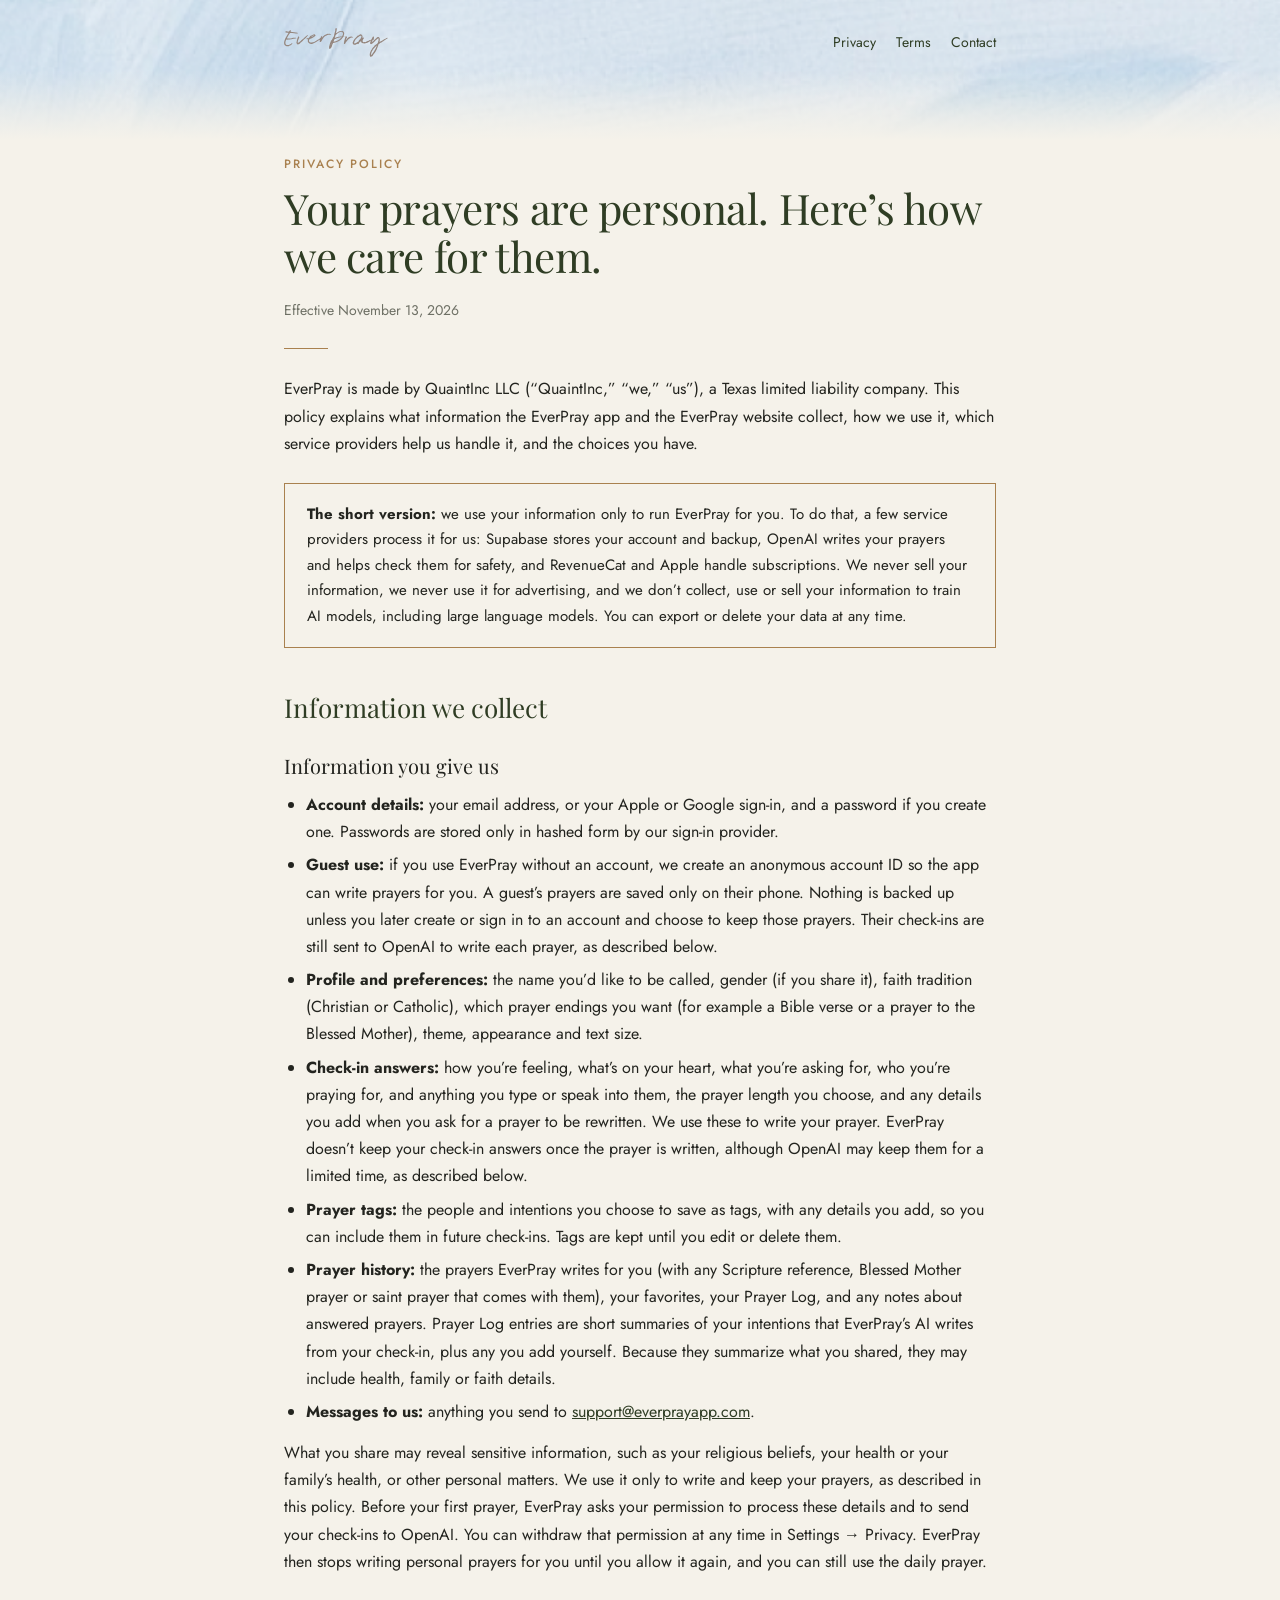
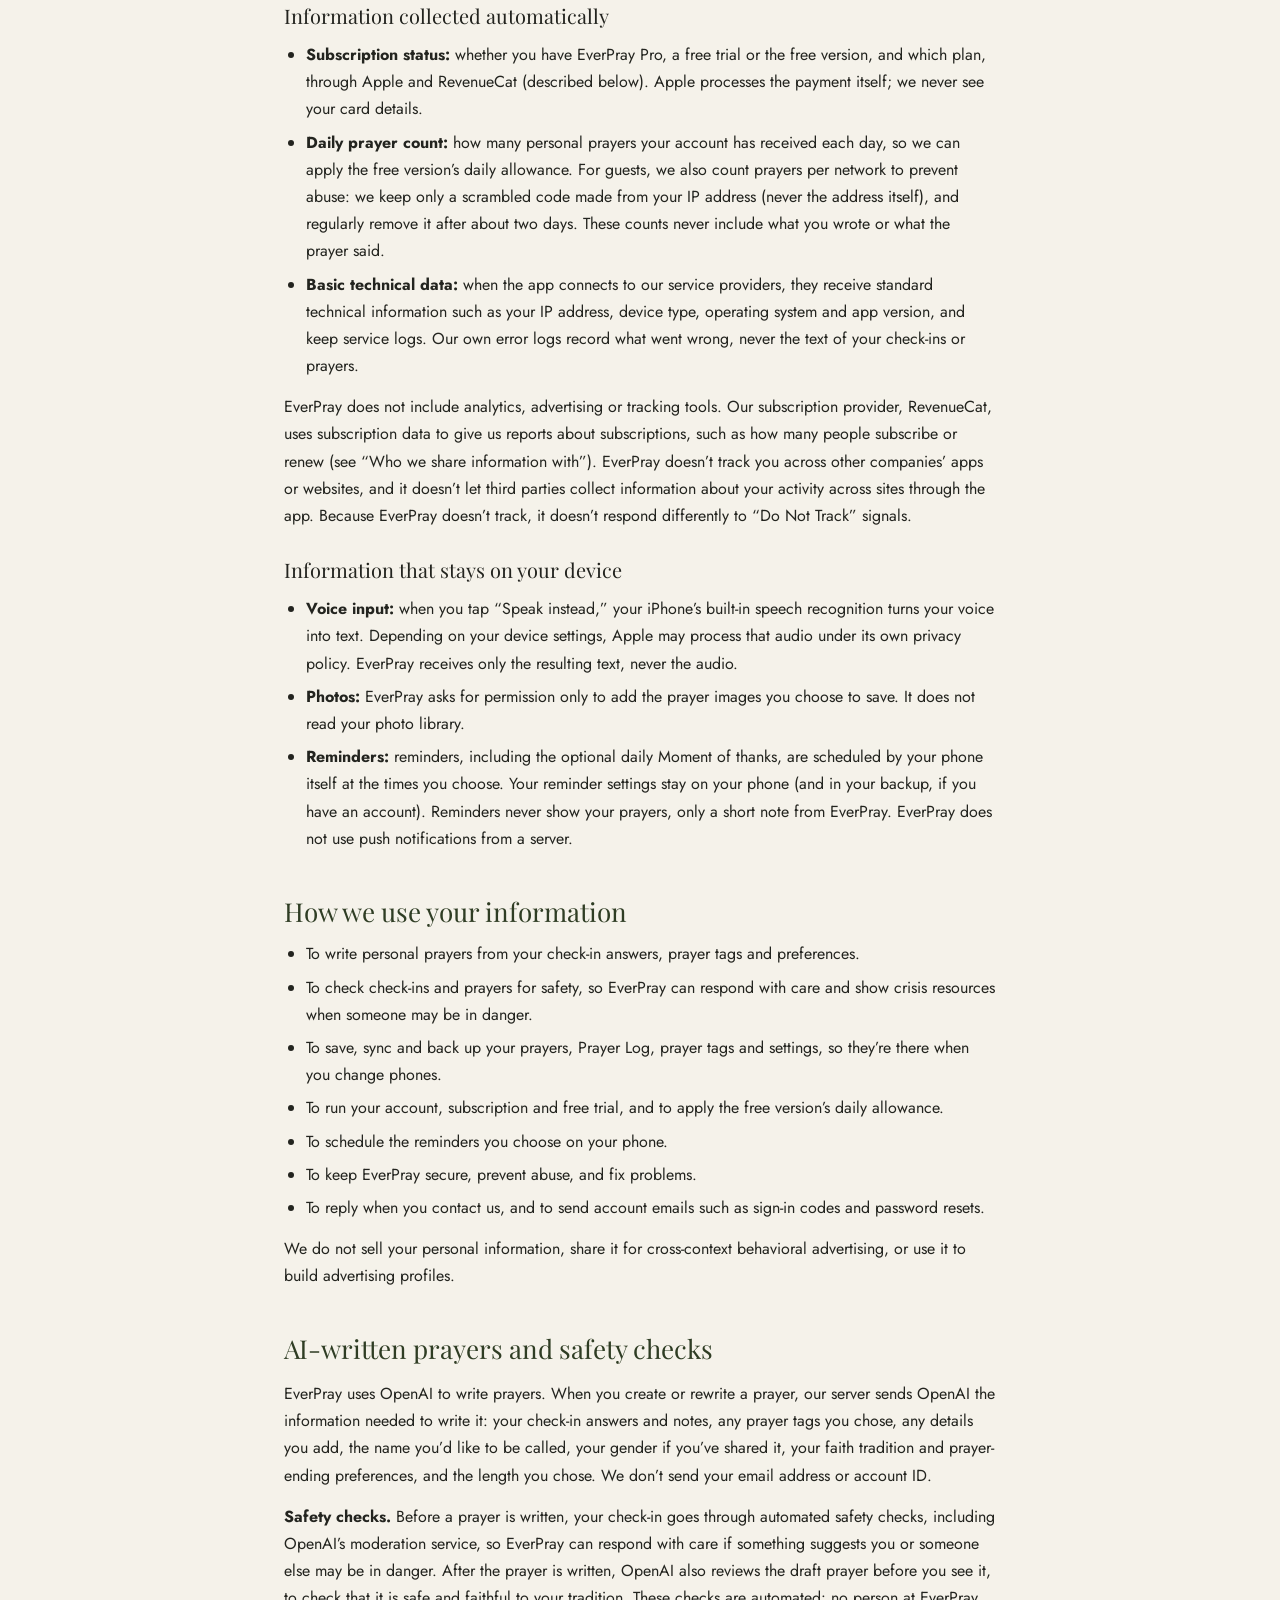
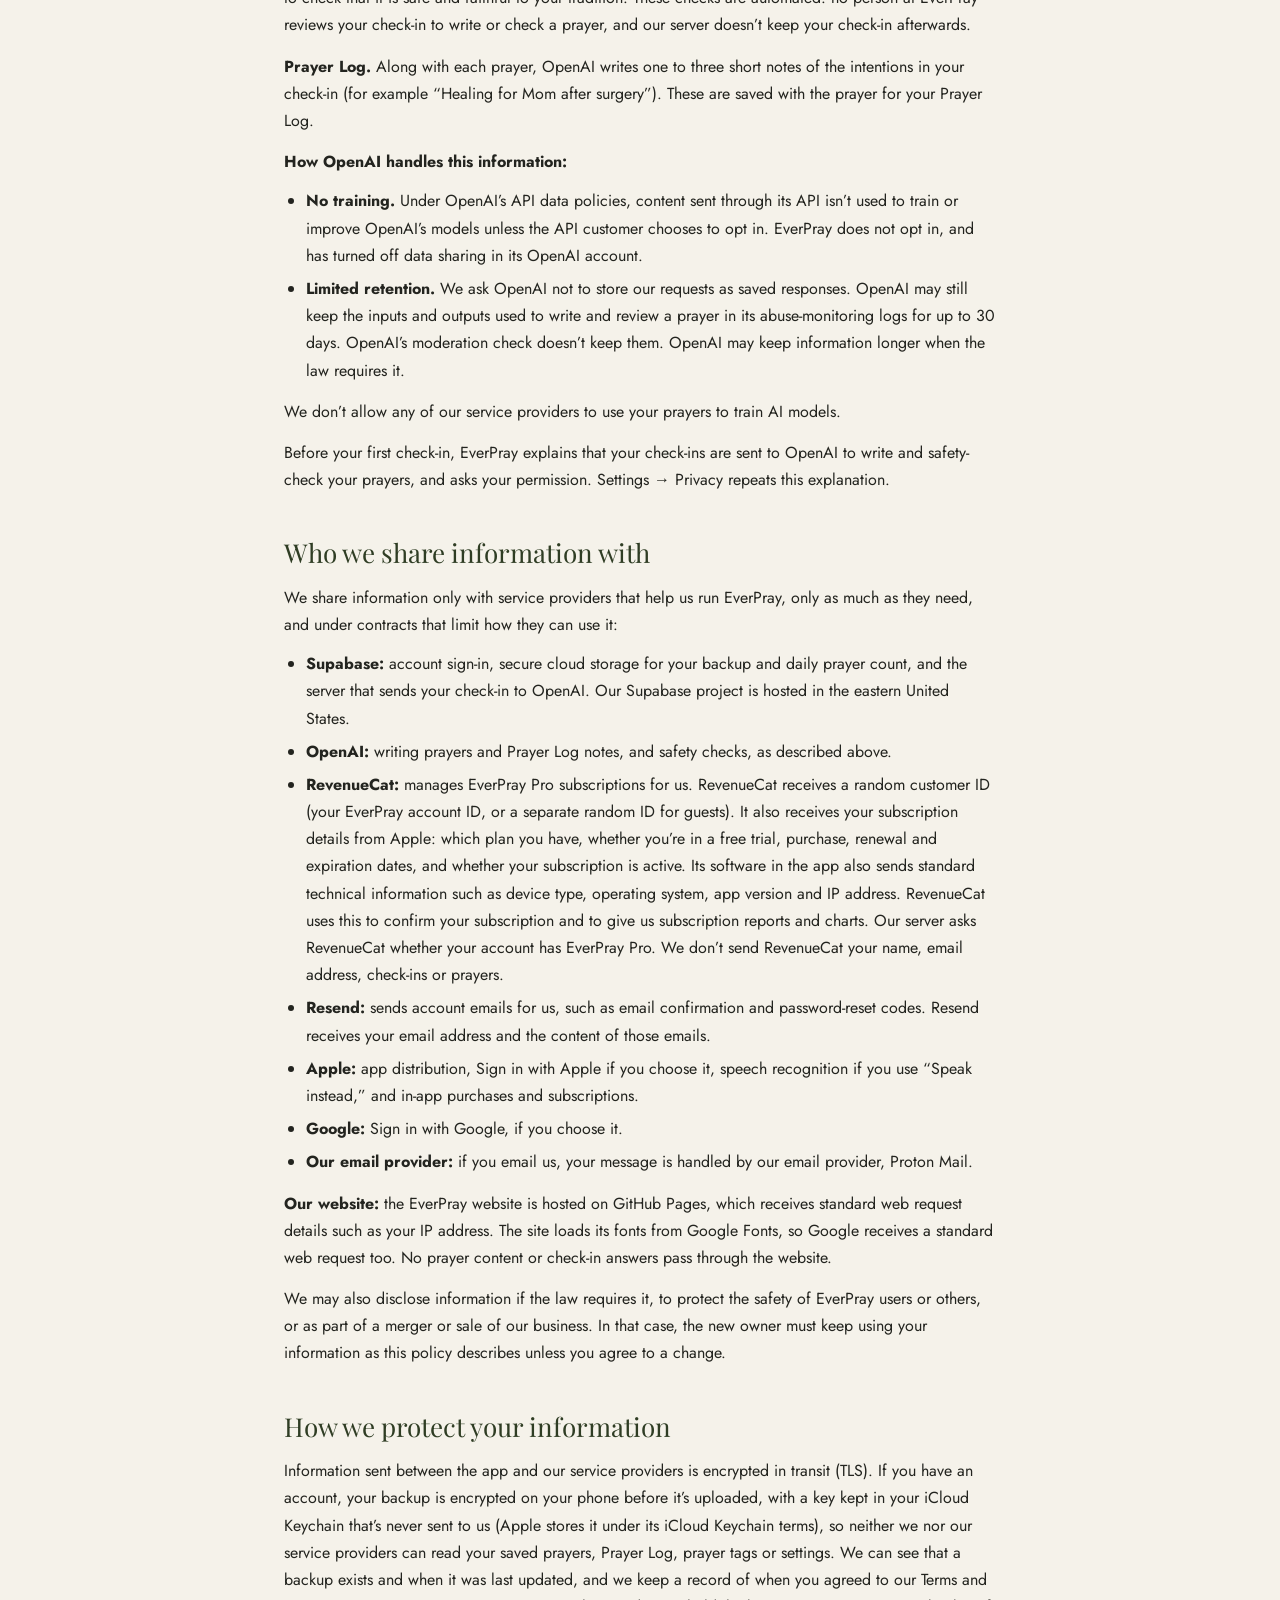
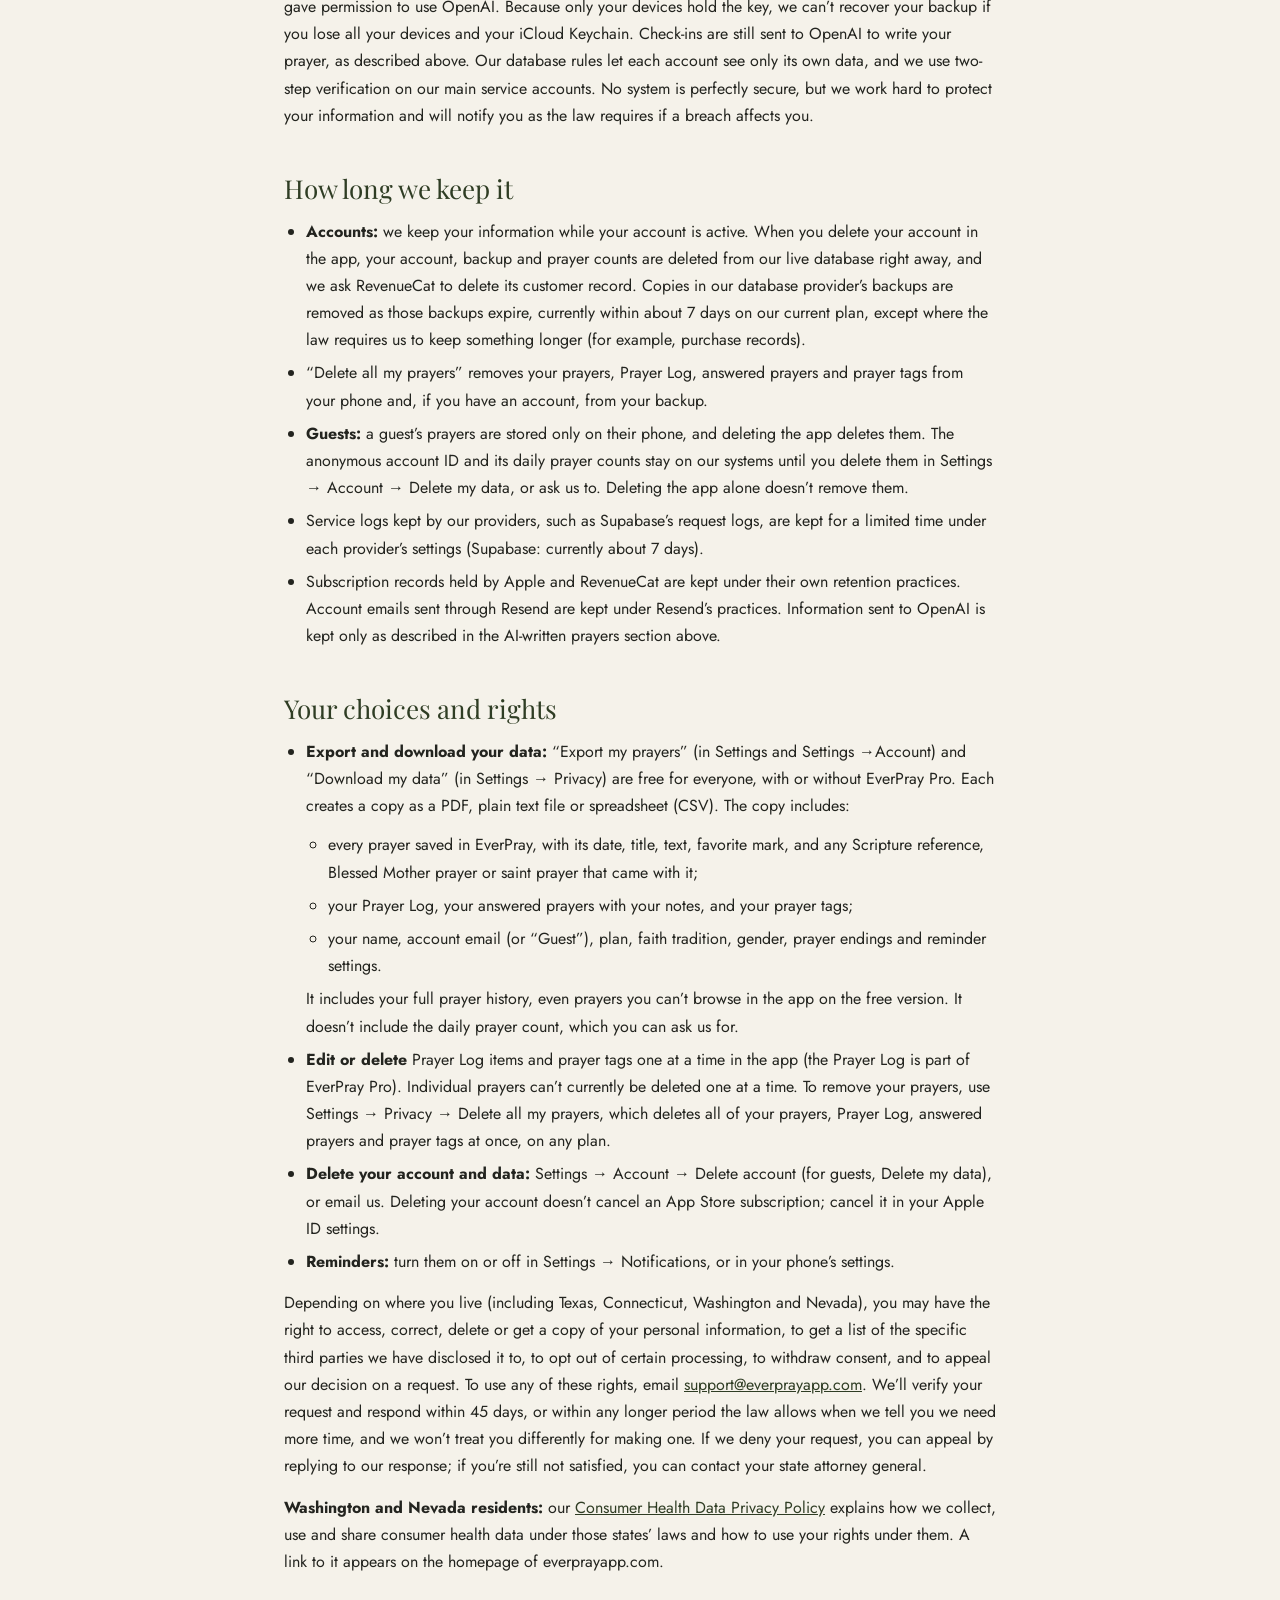
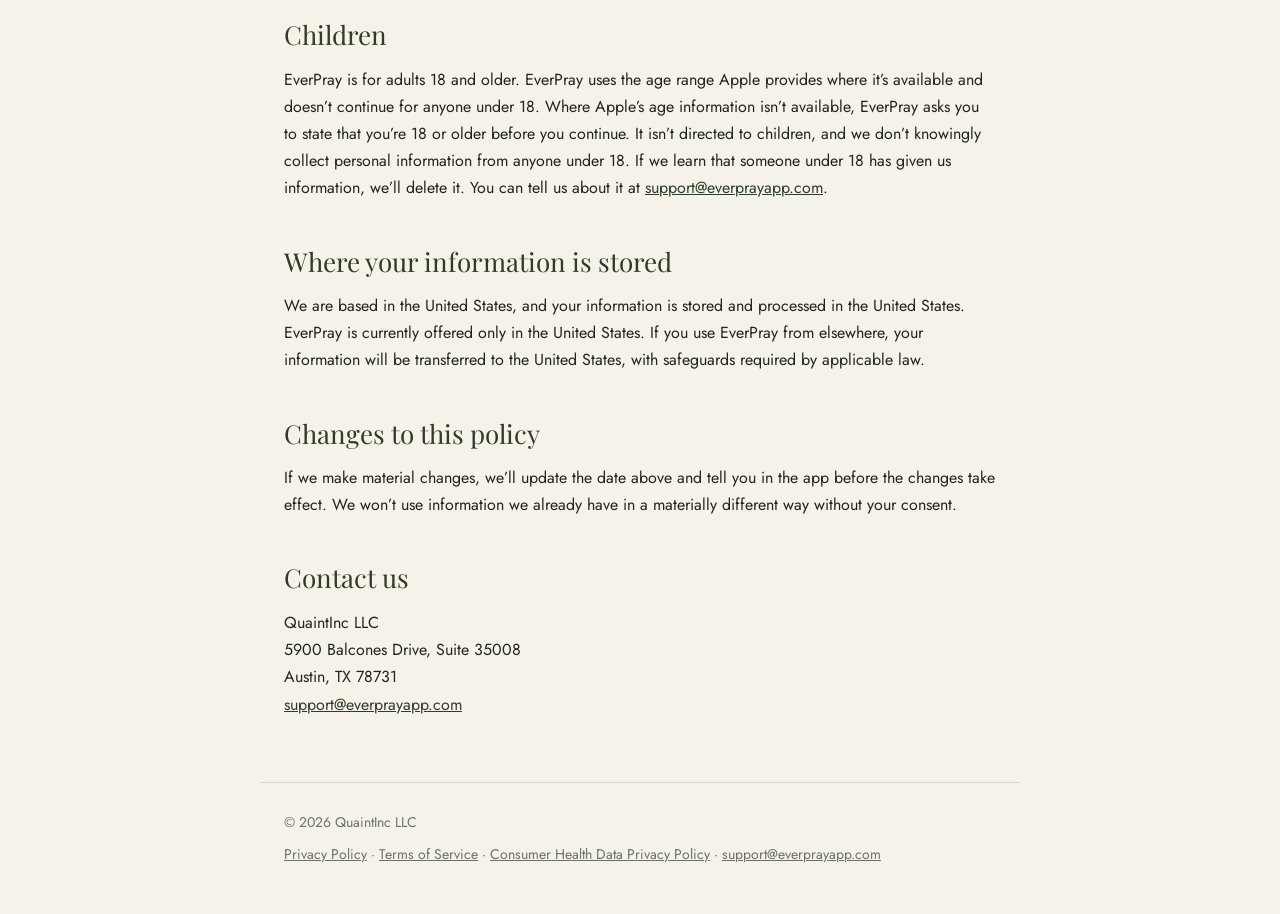
==== commit e6f21e5a: "Privacy Policy: attorney's final edits (iCloud Keychain terms, guest check-ins) Co-Authored-By: Clau" ====
--- a/privacy.html
+++ b/privacy.html
@@ -35,7 +35,7 @@
   <h3>Information you give us</h3>
   <ul>
     <li><strong>Account details:</strong> your email address, or your Apple or Google sign-in, and a password if you create one. Passwords are stored only in hashed form by our sign-in provider.</li>
-    <li><strong>Guest use:</strong> if you use EverPray without an account, we create an anonymous account ID so the app can write prayers for you. A guest’s prayers are saved only on their phone. Nothing is backed up unless you later create or sign in to an account and choose to keep those prayers.</li>
+    <li><strong>Guest use:</strong> if you use EverPray without an account, we create an anonymous account ID so the app can write prayers for you. A guest’s prayers are saved only on their phone. Nothing is backed up unless you later create or sign in to an account and choose to keep those prayers. Their check-ins are still sent to OpenAI to write each prayer, as described below.</li>
     <li><strong>Profile and preferences:</strong> the name you’d like to be called, gender (if you share it), faith tradition (Christian or Catholic), which prayer endings you want (for example a Bible verse or a prayer to the Blessed Mother), theme, appearance and text size.</li>
     <li><strong>Check-in answers:</strong> how you’re feeling, what’s on your heart, what you’re asking for, who you’re praying for, and anything you type or speak into them, the prayer length you choose, and any details you add when you ask for a prayer to be rewritten. We use these to write your prayer. EverPray doesn’t keep your check-in answers once the prayer is written, although OpenAI may keep them for a limited time, as described below.</li>
     <li><strong>Prayer tags:</strong> the people and intentions you choose to save as tags, with any details you add, so you can include them in future check-ins. Tags are kept until you edit or delete them.</li>
@@ -98,7 +98,7 @@
   <p>We may also disclose information if the law requires it, to protect the safety of EverPray users or others, or as part of a merger or sale of our business. In that case, the new owner must keep using your information as this policy describes unless you agree to a change.</p>
 
   <h2>How we protect your information</h2>
-  <p>Information sent between the app and our service providers is encrypted in transit (TLS). If you have an account, your backup is encrypted on your phone before it’s uploaded, with a key kept in your iCloud Keychain that’s never sent to us, so neither we nor our service providers can read your saved prayers, Prayer Log, prayer tags or settings. We can see that a backup exists and when it was last updated, and we keep a record of when you agreed to our Terms and gave permission to use OpenAI. Because only your devices hold the key, we can’t recover your backup if you lose all your devices and your iCloud Keychain. Check-ins are still sent to OpenAI to write your prayer, as described above. Our database rules let each account see only its own data, and we use two-step verification on our main service accounts. No system is perfectly secure, but we work hard to protect your information and will notify you as the law requires if a breach affects you.</p>
+  <p>Information sent between the app and our service providers is encrypted in transit (TLS). If you have an account, your backup is encrypted on your phone before it’s uploaded, with a key kept in your iCloud Keychain that’s never sent to us (Apple stores it under its iCloud Keychain terms), so neither we nor our service providers can read your saved prayers, Prayer Log, prayer tags or settings. We can see that a backup exists and when it was last updated, and we keep a record of when you agreed to our Terms and gave permission to use OpenAI. Because only your devices hold the key, we can’t recover your backup if you lose all your devices and your iCloud Keychain. Check-ins are still sent to OpenAI to write your prayer, as described above. Our database rules let each account see only its own data, and we use two-step verification on our main service accounts. No system is perfectly secure, but we work hard to protect your information and will notify you as the law requires if a breach affects you.</p>
 
   <h2>How long we keep it</h2>
   <ul>
